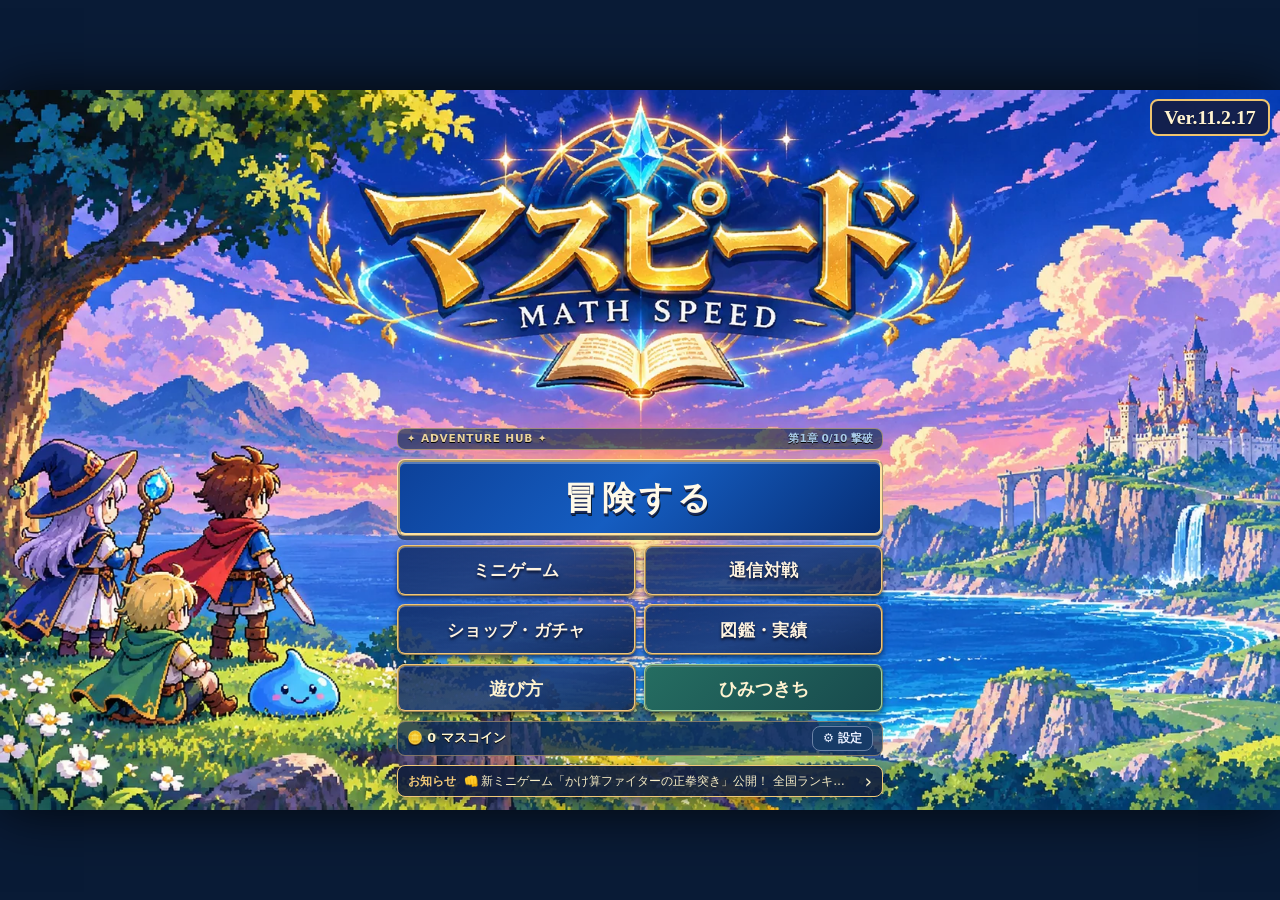
==== index.html @ a67e565b "Add files via upload" ====
<!doctype html><html lang="ja"><head><meta charset="utf-8"><meta name="viewport" content="width=device-width,initial-scale=1,user-scalable=no"><!-- Character-art verified 10.12.61: original, alpha-checked PNGs for s1/s2/s5, all 3 stages. Keep these assets in future updates. -->
<!-- Ver.8.5: audited against 8.4; player sprites inherited from 8.3; battle progression and version display fixed. -->
<title>マスピード Ver.11.2.17｜冒険＆オンライン対戦</title><style>
:root{font-family:system-ui,sans-serif;color:#20332c;background:#eef5ef}*{box-sizing:border-box}body{margin:0}main{max-width:720px;margin:auto;padding:12px}header,.bar{display:flex;justify-content:space-between;align-items:center;gap:8px}h1{font-size:24px;margin:4px 0}button,select{font:inherit;touch-action:manipulation}button{cursor:pointer}select,.smallbtn{padding:9px;border:1px solid #bccfc2;border-radius:10px;background:white}.table{background:#176448;border-radius:18px;padding:13px;color:white;margin:12px 0}.hand{display:grid;grid-template-columns:repeat(4,1fr);gap:8px}.card{position:relative;background:white;color:#17211b;border:2px solid #dce4de;border-radius:10px;min-height:94px;display:flex;flex-direction:column;align-items:center;justify-content:center;box-shadow:0 3px 0 #0002;padding:4px}.card .rank{font-size:clamp(23px,6vw,34px);font-weight:850}.card .suit{font-size:21px}.red{color:#cf3048}.joker{background:#292e50;color:#ffe19b;border-color:#d8b65e}.joker .rank{font-size:clamp(15px,4vw,22px)}.empty{border:2px dashed #ffffff66;border-radius:10px;min-height:94px;display:grid;place-items:center;color:#ffffffaa}.userempty{border:2px dashed #c6d3c9;color:#85978a}.selected{outline:4px solid #ffcf4d;outline-offset:1px}.center{display:flex;justify-content:center;gap:18px;margin:14px 0}.center button{width:104px;min-height:132px}.center button.ready{outline:4px solid #ffcf4d;outline-offset:2px}.ops{display:grid;grid-template-columns:repeat(4,1fr);gap:8px;margin:8px 0}.ops button{border:1px solid #bfd2c6;border-radius:12px;background:white;font-size:26px;font-weight:bold;min-height:54px}.ops button.active{background:#176448;color:white}.panel{background:white;border:1px solid #d2e0d6;border-radius:15px;padding:13px;margin:10px 0}.muted{font-size:12px;opacity:.8}.msg{background:#e0eee5;padding:12px;border-radius:12px;min-height:52px;font-size:14px}.controls{display:flex;gap:8px;flex-wrap:wrap;margin:10px 0}.controls button{padding:10px 13px;border-radius:10px;border:1px solid #bfd2c6;background:white}.controls .primary{background:#176448;color:white}.meter{height:6px;background:#ffffff4a;border-radius:10px;overflow:hidden;margin:10px 0}.meter div{height:100%;background:#ffcf4d}.overlay{position:fixed;inset:0;background:#0009;display:none;align-items:center;justify-content:center;padding:20px;z-index:2}.overlay.show{display:flex}.dialog{background:white;padding:26px;border-radius:18px;text-align:center;width:min(100%,390px)}.dialog h2{font-size:27px}#playerHand button{width:100%}#cpuHand .card{min-height:88px}@media(min-width:600px){.card{min-height:115px}.center button{width:120px;min-height:150px}}

/* Explicit control colors for Safari, iPadOS and dark-mode browsers */
:root{color-scheme:light}
button,select,input{color:#20332c;-webkit-text-fill-color:currentColor;appearance:none;-webkit-appearance:none}
.ops button{color:#183b2b!important;background:#ffffff!important;-webkit-text-fill-color:#183b2b!important}
.ops button.active{color:#ffffff!important;background:#176448!important;-webkit-text-fill-color:#ffffff!important}
.card:not(.joker){color:#17211b!important;background:#ffffff!important;-webkit-text-fill-color:#17211b!important}
.card .red{color:#cf3048!important;-webkit-text-fill-color:#cf3048!important}
.card.joker{color:#ffe19b!important;background:#292e50!important;-webkit-text-fill-color:#ffe19b!important}
.smallbtn,.controls button,select{background:#ffffff!important;color:#20332c!important;-webkit-text-fill-color:#20332c!important}
.controls .primary{background:#176448!important;color:#ffffff!important;-webkit-text-fill-color:#ffffff!important}

#chant{position:fixed;inset:0;background:rgba(10,32,26,.84);z-index:5;display:none;align-items:center;justify-content:center;flex-direction:column;color:white;text-align:center;pointer-events:all}
#chant.show{display:flex}#chant .word{font-size:clamp(42px,11vw,82px);font-weight:950;letter-spacing:.035em;text-shadow:0 6px 0 #0b4937,0 0 35px #f5d36b;animation:pop .38s ease-out both}#chant .sub{font-size:17px;margin-top:18px;color:#f9dfa0;font-weight:700}#chant .count{font-size:42px;font-weight:900;margin-bottom:16px}@keyframes pop{from{transform:scale(.55);opacity:.1}to{transform:scale(1);opacity:1}}
/* Ver.8.5.1: distinguish the no-more-moves restart choice from normal yellow selection. */
#playerHand button.restartpick{
 border:4px solid #ff45bf!important;
 outline:3px solid #6c145b!important;
 outline-offset:2px;
 background:#fff0fa!important;
 box-shadow:0 0 0 6px #ffc4eb9e,0 0 23px #fb2f9caa,0 4px 0 #0003!important;
 animation:stallPickPulse 1.1s ease-in-out infinite alternate;
}
#playerHand button.restartpick.joker{background:#3c254b!important;color:#ffe4f5!important}
#playerHand button.restartpick::after{content:'↻';position:absolute;z-index:1;right:-8px;top:-10px;width:24px;height:24px;display:grid;place-items:center;border-radius:50%;background:#c8228a;border:2px solid white;color:white;font-weight:950;font-size:18px;box-shadow:0 2px 7px #0006}
@keyframes stallPickPulse{from{box-shadow:0 0 0 3px #ffc4eb99,0 0 12px #f22f9c88,0 4px 0 #0003}to{box-shadow:0 0 0 7px #ffc4ebcf,0 0 25px #f22f9ccc,0 4px 0 #0003}}
.restart-pick-banner{display:none;margin:10px 0;padding:12px 10px;background:#551846;color:#fff;border:3px solid #ff65c7;border-radius:12px;text-align:center;font-size:clamp(14px,3.6vw,19px);line-height:1.55;font-weight:900;box-shadow:0 0 16px #e138ad44}
.restart-pick-banner.show{display:block}
#centerNote.stall-alert{background:#541643;border:2px solid #ff65c7;border-radius:9px;color:#fff!important;padding:8px;font-size:13px!important;font-weight:800}
@media(prefers-reduced-motion:reduce){#playerHand button.restartpick{animation:none}}
#playerHand button,#center button,.ops button{touch-action:manipulation;-webkit-tap-highlight-color:transparent}

/* V4: profile, portraits, versus, shop */
#profileBar{display:flex;align-items:center;gap:10px;background:#fff;border:1px solid #d2e0d6;border-radius:14px;padding:10px;margin-top:12px}#profileBar .avatar{width:48px;height:48px;font-size:29px}#profileName{font-weight:800}#coins{font-weight:800;color:#92620b}#profileBar button{font-size:12px}.avatar{display:grid;place-items:center;border-radius:18px;background:linear-gradient(145deg,#e4f5ef,#d4e4fa);border:2px solid #a5c6b5;flex-shrink:0;line-height:1}.avatar.enemy{background:linear-gradient(145deg,#293c66,#6a4382);border-color:#f4d48a}.avatar span{filter:drop-shadow(0 2px 1px #0002)}
#vsOverlay,#profileOverlay,#shopOverlay{position:fixed;inset:0;background:#071c1be9;z-index:12;display:none;align-items:center;justify-content:center;padding:15px;overflow:auto}#vsOverlay.show,#profileOverlay.show,#shopOverlay.show{display:flex}.modal{width:min(100%,560px);max-height:94vh;overflow:auto;background:#fff;border-radius:20px;padding:20px;color:#1e322b}.modal h2{margin:0 0 12px}.vsBox{background:radial-gradient(circle at 50% 30%,#465c86,#101c39 70%);color:#fff;text-align:center}.vsRow{display:flex;align-items:center;justify-content:space-around;gap:8px}.vsPortrait{width:min(30vw,130px);height:min(30vw,130px);font-size:clamp(48px,11vw,88px);border-radius:25px}.vsLabel{font-weight:800;max-width:145px;overflow-wrap:anywhere}.vsMark{font-size:clamp(32px,8vw,58px);font-weight:950;color:#f5d46a;text-shadow:0 3px #8e5a15}.avatarGrid{display:grid;grid-template-columns:repeat(5,minmax(0,1fr));gap:8px}.avatarOption{border:2px solid #c8d8cd;border-radius:12px;background:#f5f9f6;padding:7px 2px;color:#20332c;min-width:0}.avatarOption.active{border-color:#12835b;background:#d5f6e5}.avatarOption .avatar{width:100%;aspect-ratio:1;font-size:clamp(25px,7vw,40px)}.avatarOption small{font-size:10px;display:block;overflow-wrap:anywhere;margin-top:4px}.shopGrid{display:grid;grid-template-columns:repeat(2,minmax(0,1fr));gap:10px}.shopItem{background:#f2f7f3;border:1px solid #cfdfd3;border-radius:14px;padding:10px;text-align:center}.shopItem .avatar{width:76px;height:76px;font-size:49px;margin:0 auto 6px}.shopItem button,.modal .primaryBtn{border:0;background:#176448;color:#fff;border-radius:10px;padding:10px 13px;font-weight:700}.shopItem button:disabled{background:#b7c4bc;color:#34463a}.modal input{width:100%;padding:12px;border:1px solid #9fb5a5;border-radius:10px;color:#183b2b;background:white;font-size:17px}.smallbtn{color:#20332c}.reward{color:#9c6500;font-weight:800}
#titleOverlay{position:fixed;inset:0;z-index:11;background:radial-gradient(circle at 50% 25%,#31547a,#0c172c 75%);display:flex;align-items:center;justify-content:center;padding:20px;color:#fff}#titleOverlay.hidden{display:none}#titleOverlay .titlePanel{width:min(100%,460px);text-align:center;border:3px solid #eac46c;border-radius:18px;padding:28px 20px;background:#101e39;box-shadow:0 10px 45px #0007}#titleOverlay .titleLogo{font-size:clamp(35px,9vw,57px);font-weight:950;color:#f9d575;text-shadow:3px 4px #735029}#titleOverlay .menuButton{display:block;width:100%;margin:13px 0;padding:15px;border:2px solid #d8b765;border-radius:10px;background:#22395e;color:#fff!important;-webkit-text-fill-color:#fff!important;font-size:21px;font-weight:850}#titleOverlay .menuButton:disabled{opacity:.42}#titleOverlay .menuButton:active{transform:scale(.98)}
.victoryScene{margin:12px auto;padding:12px;background:radial-gradient(circle at 50% 30%,#30446c,#10172d);border:3px solid #e8c36d;border-radius:15px;color:#fff;text-align:center;max-width:360px;overflow:hidden}.victoryHeading{font-weight:900;color:#f8d774;font-size:22px;letter-spacing:.08em}.victoryScene img{display:block;margin:9px auto;width:min(100%,245px);max-height:300px;object-fit:contain;image-rendering:pixelated;animation:enemyFall .8s ease-out both}.defeatQuote{color:#f6e6b7;font-size:13px;font-weight:700;line-height:1.6;margin:6px auto;animation:appear .8s 0.6s both}@keyframes enemyFall{0%{opacity:0;transform:translateY(-20px) scale(1.12);filter:brightness(3)}50%{opacity:1;transform:translateY(5px) rotate(-3deg)}100%{opacity:1;transform:none;filter:none}}@keyframes appear{from{opacity:0}to{opacity:1}}@media(prefers-reduced-motion:reduce){.victoryScene img,.defeatQuote{animation:none}}

.pixelPortrait{width:100%;height:100%;object-fit:cover;object-position:center;image-rendering:pixelated;display:block;border-radius:inherit}.avatar{overflow:hidden;padding:0!important}.vsPortrait{border:3px solid #f2d17d;box-shadow:0 0 20px #e8c66b55;animation:portraitEnter .55s ease-out both}.vsRow>div:last-child .vsPortrait{animation-delay:.15s}@keyframes portraitEnter{from{opacity:0;transform:translateY(16px) scale(.86)}to{opacity:1;transform:none}}.avatarOption .avatar{min-height:55px}.shopItem .avatar{border-radius:12px}.avatar.enemy{background:#152443}.avatarOption small{font-weight:700}.vsPortrait .pixelPortrait{object-fit:cover}@media(prefers-reduced-motion:reduce){.vsPortrait{animation:none}}

/* Ver.4.5: retro RPG title and portrait-based character selection */
#titleOverlay{background:radial-gradient(ellipse at 50% 24%,#283a68 0%,#10172f 56%,#070d20 100%);background-size:100% 100%}
#titleOverlay .titlePanel{position:relative;overflow:hidden;border-radius:5px;border:4px double #efc977;background:repeating-linear-gradient(0deg,#131c39 0px,#131c39 3px,#162143 4px,#162143 5px);box-shadow:0 0 0 5px #0a1227,0 0 0 7px #99723a,0 18px 60px #000b;padding:30px 20px}
#titleOverlay .titlePanel:before,#titleOverlay .titlePanel:after{content:'✦';position:absolute;color:#f4d278;font-size:20px;top:10px}
#titleOverlay .titlePanel:before{left:12px}#titleOverlay .titlePanel:after{right:12px}
#titleOverlay .titleLogo{font-size:clamp(33px,8vw,54px);color:#ffdf81;text-shadow:3px 3px 0 #8c4e29,5px 6px 0 #080e25;letter-spacing:.03em}
#titleOverlay .menuButton{border-radius:3px;background:linear-gradient(180deg,#304575,#1a294c);border:2px solid #d8b765;box-shadow:inset 0 0 0 2px #14213e,0 4px 0 #070e20;letter-spacing:.13em;transition:background .15s,transform .15s}
#titleOverlay .menuButton:not(:disabled):hover,#titleOverlay .menuButton:focus-visible{background:#53669a;outline:2px solid #f8d77a;outline-offset:2px}
.titleSprites{display:flex;align-items:end;justify-content:center;gap:10px;margin:22px auto 10px;max-width:360px;min-height:130px}
.titleSprite{width:29%;aspect-ratio:1;border:2px solid #b68d54;background:#0d1831;box-shadow:0 5px 0 #050b19;overflow:hidden;image-rendering:pixelated}
.titleSpriteCenter{width:36%;border:3px solid #f8d77a;box-shadow:0 0 18px #f1c86677,0 5px 0 #050b19;transform:translateY(-8px)}
.titleSprite .pixelPortrait{border-radius:0}
.titleCaption{font-size:13px;color:#f9d77a;letter-spacing:.14em;margin:0 0 17px;font-weight:800}
#profileOverlay .modal{background:#121e3a;color:#fff;border:3px solid #e7c46c;border-radius:6px}
#profileOverlay .muted{color:#d1d9ec}#profileOverlay label{color:#f8dc94}
#profileOverlay .avatarOption{background:#243455;border:2px solid #8a9ab4;color:#fff;border-radius:5px;cursor:pointer}
#profileOverlay .avatarOption.active{background:#344d7d;border-color:#f8d77a;box-shadow:0 0 0 2px #c88c38}
#profileOverlay .avatarOption .avatar{border-radius:3px;background:#0c1834;border:1px solid #c5a265;aspect-ratio:1;min-height:0}
#profileOverlay .avatarOption small{color:#fff;font-size:11px;margin-top:6px}
#profileOverlay .primaryBtn{background:#b78134;color:#101a30;border-radius:4px}
#profileOverlay .avatarGrid{gap:7px}
#profileOverlay .avatarOption{padding:5px}
#profileOverlay .avatarOption .pixelPortrait{object-fit:cover}
@media(max-width:420px){#profileOverlay .avatarGrid{grid-template-columns:repeat(3,minmax(0,1fr))}.titleSprites{min-height:90px}}
#profileOverlay .avatarOption .avatar img,#shopOverlay .shopItem .avatar img{width:100%;height:100%;display:block;object-fit:cover;image-rendering:pixelated}#shopOverlay .shopItem .avatar{background:#111a32;aspect-ratio:1;overflow:hidden}#shopOverlay .mysteryMark{font-size:48px;font-weight:900;color:#d8dce9;display:grid;place-items:center;width:100%;height:100%}
/* Ver8.3 Individual player character assets: consistent full sprite display */
img.pixelPortrait { object-fit:contain!important; object-position:center center!important; image-rendering:pixelated; }
img.evolvedPortrait { object-fit:contain!important; }

/* Ver.10.12.61 -- true five-tier gacha cinema; visual only, no changes to draw odds */
#msGachaCinematic[data-tier="N"]{--gc:#a9cbdd;--gc2:#7ca5d2;--gce:#d6f2ff}
#msGachaCinematic[data-tier="UC"]{--gc:#53eba1;--gc2:#179d76;--gce:#9dffca}
#msGachaCinematic[data-tier="R"]{--gc:#52b8ff;--gc2:#275df3;--gce:#d7f6ff}
#msGachaCinematic[data-tier="SR"]{--gc:#e28aff;--gc2:#8f39e9;--gce:#ffdcff}
#msGachaCinematic[data-tier="SSR"]{--gc:#ffe078;--gc2:#e69133;--gce:#fff7d4}
#msGachaCinematic .msCineScene{--shine:var(--gc);border-color:var(--gc);background:radial-gradient(ellipse at 50% 34%,color-mix(in srgb,var(--gc2) 52%,#1a1540),#121933 62%,#060b1e);box-shadow:0 0 24px color-mix(in srgb,var(--gc) 25%,transparent),inset 0 0 42px #030516bd;transition:border-color .25s,box-shadow .25s}
#msGachaCinematic[data-tier="SR"] .msCineScene{box-shadow:0 0 55px #bc47ff5c,inset 0 0 45px #0a002d}
#msGachaCinematic[data-tier="SSR"] .msCineScene{border-width:4px;box-shadow:0 0 85px #eec848aa,inset 0 0 55px #5d306062;background:radial-gradient(ellipse at 50% 35%,#7f355c,#281839 54%,#100c26)}
.msCineMagicRing{position:absolute;left:50%;top:49%;width:210px;height:210px;margin:-105px;pointer-events:none;opacity:.35;border:3px dashed var(--gc);border-radius:50%;box-shadow:0 0 24px var(--gc),inset 0 0 24px color-mix(in srgb,var(--gc) 40%,transparent);animation:ms49Turn 5s linear infinite;z-index:0}
.msCineMagicRing:after{content:'✦　✧　✦　✧';position:absolute;inset:14px;border:2px dotted var(--gc);border-radius:50%;display:grid;place-items:start center;color:var(--gce);font-size:18px;animation:ms49Turn 3s linear infinite reverse}
#msGachaCinematic[data-tier="N"] .msCineMagicRing{opacity:.1}
#msGachaCinematic[data-tier="UC"] .msCineMagicRing{opacity:.48}
#msGachaCinematic[data-tier="R"] .msCineMagicRing{opacity:.75;border-style:solid}
#msGachaCinematic[data-tier="SR"] .msCineMagicRing{opacity:.94;width:270px;height:270px;margin:-135px;border-width:5px}
#msGachaCinematic[data-tier="SSR"] .msCineMagicRing{opacity:1;width:300px;height:300px;margin:-150px;border-width:6px;border-style:double;animation-duration:2s}
.msCineTierMark{position:absolute;left:50%;top:9%;transform:translateX(-50%);z-index:2;border:2px solid var(--gc);border-radius:999px;padding:4px 16px;min-width:96px;background:#070b20d8;color:var(--gce);font-weight:1000;letter-spacing:.18em;box-shadow:0 0 14px var(--gc)}
#msGachaCinematic[data-tier="SSR"] .msCineTierMark{background:linear-gradient(90deg,#703a0b,#a16e19,#702b56);font-size:21px;animation:ms49Gold 1s ease-in-out infinite alternate}
#msGachaCinematic .msCineChest{animation-duration:var(--shake,.26s);filter:drop-shadow(0 12px 12px var(--gc2))}
#msGachaCinematic[data-tier="N"]{--shake:.32s}
#msGachaCinematic[data-tier="UC"]{--shake:.24s}
#msGachaCinematic[data-tier="R"]{--shake:.16s}
#msGachaCinematic[data-tier="SR"]{--shake:.095s}
#msGachaCinematic[data-tier="SSR"]{--shake:.065s}
#msGachaCinematic[data-phase="omen"] .msCineChest{animation:ms49Omen .3s ease-in-out infinite alternate;filter:brightness(1.7) drop-shadow(0 0 26px var(--gc))}
#msGachaCinematic[data-phase="omen"] .msCineMagicRing{animation-duration:.65s;opacity:1}
#msGachaCinematic[data-phase="omen"] .msCineScene{animation:ms49Quake .14s ease-in-out infinite alternate}
.msCineFlash{position:absolute;inset:0;z-index:3;background:var(--gce);opacity:0;pointer-events:none}
#msGachaCinematic[data-phase="reveal"] .msCineFlash{animation:ms49Flash .75s ease-out forwards}
#msGachaCinematic[data-tier="SSR"][data-phase="reveal"] .msCineFlash{animation:ms49FlashSSR 1.1s ease-out forwards;background:conic-gradient(#ffec83,#ffa8c8,#b08aff,#68d8ff,#8affbc,#ffec83)}
#msGachaCinematic[data-phase="reveal"] .msCineMagicRing{transition:transform .7s,opacity .65s;transform:scale(1.85);opacity:0}
#msGachaCinematic[data-phase="reveal"] .msCineTierMark{animation:ms49BadgeIn .5s ease-out both}
#msGachaCinematic .msCineConfetti i{background:var(--gc);box-shadow:0 0 14px var(--gc);width:var(--pw,8px);height:var(--ph,16px);border-radius:var(--round,2px)}
#msGachaCinematic[data-tier="SSR"] .msCineConfetti i:nth-child(5n){background:#ee8ae9}
#msGachaCinematic[data-tier="SSR"] .msCineConfetti i:nth-child(5n + 1){background:#84edff}
#msGachaCinematic[data-tier="SSR"] .msCineConfetti i:nth-child(5n + 2){background:#ffe783}
#msGachaCinematic[data-tier="SSR"] .msCineConfetti i:nth-child(5n + 3){background:#a6ffb8}
#msGachaCinematic[data-phase="reveal"] .msCineConfetti i{animation-duration:var(--burst-duration,1.4s)}
#msGachaCinematic[data-tier="SSR"][data-phase="reveal"] .msCinePrizeIcon{animation:ms49PrizePulse 1.25s ease-in-out infinite alternate}
#msGachaCinematic[data-tier="SR"][data-phase="reveal"] .msCinePrizeIcon{animation:msCineUltraFloat 1.2s ease-in-out infinite alternate}
@keyframes ms49Turn{to{transform:rotate(360deg)}}
@keyframes ms49Omen{from{transform:translateY(0) rotate(-4deg)}to{transform:translateY(-9px) rotate(4deg)}}
@keyframes ms49Quake{from{transform:translateX(-3px)}to{transform:translateX(3px)}}
@keyframes ms49Gold{to{box-shadow:0 0 26px #fff8ac,0 0 45px #ffc95a;filter:brightness(1.4)}}
@keyframes ms49Flash{0%{opacity:0}18%{opacity:.92}100%{opacity:0}}
@keyframes ms49FlashSSR{0%{opacity:0}14%{opacity:1}35%{opacity:.75}100%{opacity:0}}
@keyframes ms49BadgeIn{from{opacity:0;transform:translate(-50%,-15px) scale(1.4)}to{opacity:1;transform:translate(-50%,0) scale(1)}}
@keyframes ms49PrizePulse{to{transform:translateY(-12px) scale(1.065);filter:drop-shadow(0 0 28px #ffdc73)}}
@media(max-width:520px){#msGachaCinematic[data-tier="SSR"] .msCineMagicRing{width:230px;height:230px;margin:-115px}.msCineTierMark{top:7%}}
@media(prefers-reduced-motion:reduce){#msGachaCinematic .msCineMagicRing,#msGachaCinematic .msCineTierMark,#msGachaCinematic .msCineFlash,#msGachaCinematic .msCineScene,#msGachaCinematic[data-phase="reveal"] .msCinePrizeIcon{animation:none!important}#msGachaCinematic .msCineFlash{display:none}}

/* 10.12.58 Character card art is already the complete back; never overlay logos. */
body[data-ms-back="b13"] .center-facedown .ms-cardback-glyph,body[data-ms-back="b14"] .center-facedown .ms-cardback-glyph,body[data-ms-back="b15"] .center-facedown .ms-cardback-glyph,body[data-ms-back="b16"] .center-facedown .ms-cardback-glyph,body[data-ms-back="b17"] .center-facedown .ms-cardback-glyph,body[data-ms-back="b18"] .center-facedown .ms-cardback-glyph,body[data-ms-back="b19"] .center-facedown .ms-cardback-glyph,body[data-ms-back="b20"] .center-facedown .ms-cardback-glyph,body[data-ms-back="b21"] .center-facedown .ms-cardback-glyph,body[data-ms-back="b22"] .center-facedown .ms-cardback-glyph,body[data-ms-back="b23"] .center-facedown .ms-cardback-glyph,body[data-ms-back="b24"] .center-facedown .ms-cardback-glyph,body[data-ms-back="b25"] .center-facedown .ms-cardback-glyph,body[data-ms-back="b26"] .center-facedown .ms-cardback-glyph,body[data-ms-back="b27"] .center-facedown .ms-cardback-glyph,body[data-ms-back="b28"] .center-facedown .ms-cardback-glyph,body[data-ms-back="b29"] .center-facedown .ms-cardback-glyph,body[data-ms-back="b30"] .center-facedown .ms-cardback-glyph,body[data-ms-back="b31"] .center-facedown .ms-cardback-glyph,body[data-ms-back="b32"] .center-facedown .ms-cardback-glyph,body[data-ms-back="b13"] .center-facedown .ms-cardback-text,body[data-ms-back="b14"] .center-facedown .ms-cardback-text,body[data-ms-back="b15"] .center-facedown .ms-cardback-text,body[data-ms-back="b16"] .center-facedown .ms-cardback-text,body[data-ms-back="b17"] .center-facedown .ms-cardback-text,body[data-ms-back="b18"] .center-facedown .ms-cardback-text,body[data-ms-back="b19"] .center-facedown .ms-cardback-text,body[data-ms-back="b20"] .center-facedown .ms-cardback-text,body[data-ms-back="b21"] .center-facedown .ms-cardback-text,body[data-ms-back="b22"] .center-facedown .ms-cardback-text,body[data-ms-back="b23"] .center-facedown .ms-cardback-text,body[data-ms-back="b24"] .center-facedown .ms-cardback-text,body[data-ms-back="b25"] .center-facedown .ms-cardback-text,body[data-ms-back="b26"] .center-facedown .ms-cardback-text,body[data-ms-back="b27"] .center-facedown .ms-cardback-text,body[data-ms-back="b28"] .center-facedown .ms-cardback-text,body[data-ms-back="b29"] .center-facedown .ms-cardback-text,body[data-ms-back="b30"] .center-facedown .ms-cardback-text,body[data-ms-back="b31"] .center-facedown .ms-cardback-text,body[data-ms-back="b32"] .center-facedown .ms-cardback-text{display:none!important;}
</style><style>
.worldOverlay{position:fixed;inset:0;z-index:20;background:#070e21ef;display:none;align-items:flex-start;justify-content:center;overflow:auto;padding:12px;color:#f5eedb}.worldOverlay.show{display:flex}.worldPanel{width:min(100%,790px);background:#111d39;border:3px double #e8c777;border-radius:7px;padding:15px;box-shadow:0 15px 50px #000b}.worldTop{display:flex;justify-content:space-between;gap:10px;align-items:center}.worldTop h2{margin:2px 0 4px;color:#ffdb83;font-size:clamp(20px,5vw,28px)}.worldEyebrow{color:#9eb7df;font-size:10px;letter-spacing:.2em}.worldHint{font-size:12px;color:#cad8ef;line-height:1.6;margin:7px 0}.worldButton{padding:10px 12px;border:2px solid #bd9c60;background:#253961;color:white!important;-webkit-text-fill-color:white!important;border-radius:4px;font-weight:750}.worldButton:disabled{opacity:.45}.worldGold{background:#805a25;border-color:#ffdc7d}.worldActions{display:flex;flex-wrap:wrap;gap:8px;margin:14px 0}.worldMap{position:relative;background:radial-gradient(ellipse at 20% 80%,#316a4c 0%,transparent 50%),radial-gradient(ellipse at 85% 25%,#65518d 0%,transparent 50%),linear-gradient(140deg,#2e4f7d,#263f4e 48%,#3b395f);border:3px solid #b99a59;border-radius:8px;padding:17px 9px;display:grid;grid-template-columns:repeat(2,minmax(0,1fr));gap:12px;overflow:hidden}.worldMap:before{content:'✦  ✧  ✦  ✧  ✦';position:absolute;top:5px;right:12px;color:#e3d3a855;pointer-events:none}.worldNode{position:relative;z-index:1;min-width:0;min-height:106px;border:2px solid #526781;border-radius:8px;background:#111b36d9;color:#fff!important;-webkit-text-fill-color:#fff!important;padding:8px 4px;display:flex;flex-direction:column;align-items:center;justify-content:center;gap:4px}.worldNode .zoneIcon{font-size:28px;filter:drop-shadow(0 2px 2px #0009)}.worldNode .zoneName{font-size:clamp(11px,2.7vw,15px);font-weight:850}.worldNode .zoneStatus{font-size:10px;color:#c9d4ec}.worldNode.current{border-color:#ffe27d;box-shadow:0 0 18px #ffe27d88;animation:mapPulse 2s ease-in-out infinite}.worldNode.cleared{border-color:#76caa4;background:#143f3bdf}.worldNode.locked{opacity:.65;filter:grayscale(.7)}.worldNode:disabled{cursor:default}@keyframes mapPulse{50%{box-shadow:0 0 6px #ffe27d55}}.archiveGrid{display:grid;grid-template-columns:repeat(2,minmax(0,1fr));gap:10px;margin-top:15px}.archiveCard{border:2px solid #566b8c;background:#1b2b4a;border-radius:7px;color:white!important;-webkit-text-fill-color:white!important;padding:10px;display:flex;align-items:center;gap:10px;text-align:left;min-width:0}.archiveCard img{width:66px;height:66px;object-fit:cover;image-rendering:pixelated;border:2px solid #bba66c}.archiveCard strong{font-size:12px;overflow-wrap:anywhere}.archiveCard span{font-size:11px;color:#c6d6f3}.archiveCard.locked{opacity:.7}.archiveUnknown{width:66px;height:66px;display:grid;place-items:center;background:#10182d;border:2px solid #53607c;font-size:30px;color:#9bacc8}.archiveDetail{margin-top:15px;background:#1d2c4a;border:2px solid #c5a365;padding:15px;border-radius:6px;line-height:1.85;font-size:14px}.archiveDetail .detailHero{display:flex;align-items:center;gap:14px}.archiveDetail img{width:110px;height:110px;object-fit:cover;image-rendering:pixelated;border:2px solid #d2b46f}.archiveDetail h3{color:#ffe08c;margin:0}.archiveDetail p{margin:8px 0}.archiveDetail .secret{color:#ffe08c}.secretLetter{background:#20263b;border:2px solid #e6c27c;padding:20px;line-height:2;margin-top:16px;white-space:pre-line}.worldPanel button:focus-visible{outline:3px solid #ffe27d;outline-offset:3px}@media(max-width:420px){.worldPanel{padding:10px}.worldNode{min-height:93px}.archiveCard{padding:5px;gap:5px}.archiveCard img,.archiveUnknown{width:48px;height:48px}.archiveCard strong{font-size:10px}}
</style><style id="soundStyles">
#soundToggle{position:fixed;right:12px;bottom:12px;z-index:30;background:#182b50;color:#ffe5a0;border:2px solid #e7c46c;border-radius:8px;padding:10px 13px;font-weight:800;box-shadow:0 4px 15px #0006;touch-action:manipulation}
#soundPanel{position:fixed;right:12px;bottom:65px;z-index:31;width:min(300px,calc(100vw - 24px));background:#111d39;color:#fff;border:2px solid #e7c46c;border-radius:8px;padding:14px;box-shadow:0 8px 25px #0009;font-size:14px}
#soundPanel[hidden]{display:none}#soundPanel label{display:flex;align-items:center;justify-content:space-between;gap:12px;margin:12px 0}#soundPanel input[type=range]{width:145px;accent-color:#e7c46c}#soundPanel button{background:#304575;border:1px solid #e7c46c;border-radius:5px;padding:7px 12px;color:white}#soundPanel .soundNote{font-size:11px;color:#bfcbe4;line-height:1.5}
#soundPanel .soundTestArea{border-top:1px solid #607397;padding-top:12px;margin-top:12px;display:grid;gap:8px}#soundPanel select{background:#25385e;color:#fff;border:1px solid #7d92b7;border-radius:5px;padding:9px;width:100%;font-size:14px}#soundPanel .soundTestBtns{display:flex;gap:8px}#soundPanel .soundTestBtns button{flex:1}</style><style id="titleV54Styles">
#titleOverlay{padding:0;background:#060d24;overflow:auto;align-items:center}
#titleOverlay .titlePanel.titleArt{position:relative;width:min(100vw,150vh);max-width:none;aspect-ratio:3/2;padding:0;margin:auto;border:0;border-radius:0;background:#101b39;box-shadow:0 0 55px #000c;overflow:hidden}
#titleOverlay .titlePanel.titleArt:before,#titleOverlay .titlePanel.titleArt:after{display:none}
#titleOverlay .titleImage{position:absolute;inset:0;background-image:url([data-uri]);background-size:100% 100%;background-position:center;image-rendering:auto;pointer-events:none}
#titleOverlay .titleActions{position:absolute;left:39.1%;top:58.1%;width:23.6%;height:25.5%;display:grid;grid-template-rows:repeat(4,1fr);gap:0}
#titleOverlay .titleActions .menuButton{display:block;width:100%;height:100%;min-height:0;margin:0;padding:0;border:0;background:transparent;box-shadow:none;color:transparent;font-size:0;border-radius:4px;outline-offset:-3px;touch-action:manipulation}
#titleOverlay .titleActions .menuButton:hover,#titleOverlay .titleActions .menuButton:focus-visible{background:#f6db6333;outline:2px solid #fff2a5}
#titleOverlay .titleActions .menuButton:disabled{opacity:1;cursor:not-allowed;background:#070d2066}
#titleOverlay .titleMapButton{position:absolute;left:2%;bottom:2.4%;border:2px solid #e5be66;border-radius:5px;background:#102450e8;color:#fff1ba;padding:8px 13px;font-weight:800;font-size:clamp(10px,1.35vw,16px);box-shadow:0 3px 12px #0009}
#titleOverlay .titleMapButton:hover,#titleOverlay .titleMapButton:focus-visible{background:#2b4580;outline:2px solid #fff3bd}
#titleOverlay .titleInfo{position:absolute;left:36%;top:86.2%;width:32%;text-align:center;margin:0;padding:3px;background:#0c1c3fb8;color:#f5e7ba;font-size:clamp(9px,1vw,12px);line-height:1.3;min-height:0}
@media(max-width:650px) and (orientation:portrait){
 #titleOverlay{align-items:center}
 #titleOverlay .titlePanel.titleArt{width:100vw;height:100dvh;aspect-ratio:auto;min-height:570px}
 #titleOverlay .titleImage{background-size:auto 100%;background-position:center center}
 #titleOverlay .titleActions{left:12%;top:auto;bottom:12%;width:76%;height:29%;background:#091936e8;border:2px solid #e7c46c;border-radius:7px;padding:6px;gap:4px}
 #titleOverlay .titleActions .menuButton{font-size:clamp(14px,4vw,19px);color:#fff5d6;border:1px solid #d5b568;background:#1e3467;box-shadow:none}
 #titleOverlay .titleActions .menuButton:disabled{color:#929cb5;background:#17243b}
 #titleOverlay .titleMapButton{left:12%;bottom:5%;width:76%;font-size:14px}
 #titleOverlay .titleInfo{left:12%;top:auto;bottom:42%;width:76%;font-size:11px}
}
@media(prefers-reduced-motion:no-preference){#titleOverlay .titleImage{animation:titleGlow 7s ease-in-out infinite alternate}@keyframes titleGlow{from{filter:brightness(.94)}to{filter:brightness(1.06)}}}
</style><style id="v56SettingsStyle">
#titleOverlay .titleUtilities{position:absolute;right:2%;top:2%;display:flex;gap:8px;z-index:3}
#titleOverlay .titleUtilities button{border:2px solid #f0cc76;background:#132247ee;color:#fff0c5;-webkit-text-fill-color:#fff0c5;border-radius:7px;padding:8px 11px;font-weight:800;font-size:clamp(11px,1.35vw,16px);box-shadow:0 3px 9px #0009}
#titleOverlay .titleUtilities button:active{transform:translateY(2px)}
.settingsOverlay[hidden]{display:none!important}.settingsOverlay{position:fixed;inset:0;z-index:45;background:#060d20d9;display:flex;align-items:center;justify-content:center;padding:15px}
.settingsCard{width:min(94vw,430px);max-height:90vh;overflow:auto;background:#18274b;color:#fff3d4;border:3px solid #e7c46c;border-radius:10px;padding:20px;box-shadow:0 12px 30px #000b}
.settingsHead{display:flex;justify-content:space-between;align-items:center;margin-bottom:14px;font-size:21px}
.settingsCard button{border:2px solid #d6b66a;border-radius:7px;background:#30456d;color:#fff;-webkit-text-fill-color:#fff;padding:12px;margin:5px 0;font-weight:700}
.settingsCard>button{display:block;width:100%;text-align:left}.settingsCard details{margin-top:12px;line-height:1.7}.settingsCard summary{cursor:pointer;font-weight:700}.settingsNote{font-size:12px;opacity:.8}
#soundPanel[hidden]{display:none!important}
@media(max-width:520px){#titleOverlay .titleUtilities{top:1%;right:1%;gap:4px}#titleOverlay .titleUtilities button{padding:5px 6px;font-size:10px}}
</style><style id="v58CleanMenu">
/* Only four interactive title choices, matching the pixel-art background. */
#titleOverlay .titleUtilities{display:none!important}
body:has(#titleOverlay:not(.hidden)) #soundToggle{display:none!important}
@media (min-width:651px), (orientation:landscape){
 #titleOverlay #menuSoundTest{background:transparent!important;color:transparent!important;-webkit-text-fill-color:transparent!important;font-size:0!important;border:0!important;box-shadow:none!important;text-shadow:none!important}
 #titleOverlay #menuSoundTest:hover,#titleOverlay #menuSoundTest:focus-visible{background:#f6db6333!important;outline:2px solid #fff2a5!important}
}
</style>
<style id="v59TitleFix">
/* Updated title art: no baked-in sound/gear icons. */
#titleOverlay .titleActions{
  left:38.7%;top:56.0%;width:22.8%;height:27.1%;
}
#titleOverlay .titleActions .menuButton,
#titleOverlay #menuSoundTest{
  background:transparent!important;border:0!important;box-shadow:none!important;
  color:transparent!important;-webkit-text-fill-color:transparent!important;
  font-size:0!important;text-shadow:none!important;
}
#titleOverlay .titleActions .menuButton:hover,
#titleOverlay .titleActions .menuButton:focus-visible{
  background:#f6db6330!important;outline:2px solid #fff2a5!important;
}
#titleOverlay .titleMapButton{
  left:2.2%;bottom:4.7%;width:17%;height:5.2%;padding:0;
  background:transparent!important;border:0!important;box-shadow:none!important;
  color:transparent!important;-webkit-text-fill-color:transparent!important;font-size:0!important;
}
#titleOverlay .titleMapButton:hover,#titleOverlay .titleMapButton:focus-visible{
  background:#f6db6330!important;outline:2px solid #fff2a5!important;
}
#titleOverlay .titleInfo{left:35%;top:87%;width:34%;background:#091a3bca}
#titleOverlay .titlePanel.titleArt::after{
  content:"Ver.11.2.17";display:flex;position:absolute;right:0;top:0;
  z-index:2;box-sizing:border-box;width:13.5%;min-width:90px;max-width:190px;
  height:6%;min-height:28px;align-items:center;justify-content:center;
  padding:0 6px;background:#11102f;border-bottom:1px solid #6e568d;
  color:#fff;font-size:clamp(12px,1.9vw,26px);font-weight:800;
  text-shadow:1px 2px #000;
}
@media(max-width:650px) and (orientation:portrait){
  #titleOverlay .titleActions{
    left:12%;top:auto;bottom:12%;width:76%;height:29%;
    background:#091936ee;border:2px solid #e7c46c;border-radius:7px;
  }
  #titleOverlay .titleActions .menuButton,
  #titleOverlay #menuSoundTest{
    background:#1e3467!important;border:1px solid #d5b568!important;
    color:#fff5d6!important;-webkit-text-fill-color:#fff5d6!important;
    font-size:clamp(14px,4vw,19px)!important;
  }
  #titleOverlay .titleMapButton{
    left:12%;bottom:5%;width:76%;height:auto;padding:9px;
    background:#102450!important;border:2px solid #e5be66!important;
    color:#fff1ba!important;-webkit-text-fill-color:#fff1ba!important;
    font-size:14px!important;
  }
}
</style>
<style id="storyStyles">#storyOverlay{position:fixed;inset:0;z-index:45;background:radial-gradient(ellipse at 50% 30%,#263b68,#070e22 80%);color:#f8edcf;display:none;align-items:center;justify-content:center;padding:16px}#storyOverlay.show{display:flex}#storyOverlay .storyPanel{width:min(100%,580px);border:3px double #e9c879;background:linear-gradient(160deg,#192b4d,#0e1730);padding:clamp(16px,5vw,32px);box-shadow:0 14px 45px #000b;border-radius:7px;text-align:center}#storyOverlay .storyEyebrow{color:#e9c879;font-size:12px;letter-spacing:.2em}#storyOverlay h2{color:#ffe09b;font-size:clamp(21px,5vw,30px);margin:14px 0}#storyOverlay .storyArt{font-size:clamp(35px,11vw,68px);margin:15px 0;filter:drop-shadow(0 0 12px #d6b56d88)}#storyOverlay .storyText{white-space:pre-line;line-height:2;font-size:clamp(14px,3.5vw,17px);min-height:160px;display:grid;place-items:center}#storyOverlay .storyButtons{display:flex;gap:10px;justify-content:center;margin-top:18px}#storyOverlay button{border:2px solid #d7b66a;background:#263c66;color:#fff!important;-webkit-text-fill-color:#fff!important;border-radius:5px;padding:11px 15px;font-weight:800}#storyOverlay .storyNext{background:#896326}#storyOverlay .storyDots{color:#b8c7e3;font-size:12px;margin-top:12px}</style><style>#resultDetail{white-space:pre-line}</style><style id="storyArtV63">#storyOverlay{padding:10px;overflow:auto}#storyOverlay .storyPanel{width:min(100%,760px);padding:clamp(12px,3vw,22px)}#storyOverlay .storyArt{width:100%;height:auto;aspect-ratio:2.65/1;background-position:center;background-size:cover;border:3px solid #d9b766;box-shadow:0 5px 22px #0009;margin:10px auto 16px;font-size:0;filter:none;image-rendering:auto}#storyOverlay .storyText{min-height:0;line-height:1.8;padding:12px;background:#101a35;border:1px solid #ac8c54;border-radius:4px;font-size:clamp(13px,2.8vw,17px)}#storyOverlay h2{margin:7px 0}.endingArt{height:200px;background-position:center;background-size:cover;border:3px solid #e6c27c;margin-bottom:18px;border-radius:5px}#storyOverlay .storyButtons{margin-top:12px}@media(max-height:650px){#storyOverlay .storyArt{aspect-ratio:3.7/1}#storyOverlay .storyText{font-size:13px;padding:7px;line-height:1.5}}</style><style id="endingV64Styles">#endingOverlay{position:fixed;inset:0;z-index:60;display:none;align-items:center;justify-content:center;background:radial-gradient(ellipse at 50% 20%,#263c66,#070b1d 80%);padding:12px;color:#fff;overflow:auto}#endingOverlay.show{display:flex}#endingOverlay .epPanel{width:min(100%,780px);max-height:96vh;overflow:auto;border:3px double #e8c575;background:#111d38;padding:clamp(12px,3vw,22px);box-shadow:0 12px 50px #000b}#endingOverlay .epHeader{display:flex;justify-content:space-between;align-items:center;gap:10px;color:#f8d77e;font-weight:850}#endingOverlay .epArt{width:100%;aspect-ratio:3.35/1;object-fit:cover;object-position:center;border:3px solid #d7b36c;margin:12px 0;image-rendering:auto}#endingOverlay .epText{background:#0c1630;border:1px solid #ad8d52;white-space:pre-line;line-height:1.85;padding:16px;font-size:clamp(14px,2.6vw,17px);min-height:112px}#endingOverlay .epActions{display:flex;justify-content:space-between;gap:12px;align-items:center;margin-top:12px}#endingOverlay button{background:#304775;color:#fff!important;-webkit-text-fill-color:#fff!important;border:2px solid #dfbc73;border-radius:5px;padding:10px 15px;font-weight:800}#endingOverlay #epNext{background:#84602a}#endingOverlay .epCount{color:#c2d1ed;font-size:12px}@media(max-height:650px){#endingOverlay .epArt{aspect-ratio:3.7/1;margin:7px 0}#endingOverlay .epText{min-height:0;padding:9px;line-height:1.55}}</style><style id="v67Styles">.schoolModeSettings{margin:12px 0;padding:12px;background:#0b1733;border:1px solid #cba54c;border-radius:8px;color:#fff3d4}.schoolModeButtons{display:flex;gap:7px;margin-top:10px}.schoolModeButtons button{flex:1;min-width:0;padding:10px 5px;border:1px solid #9ba8bf;border-radius:6px;background:#263b67;color:white;font-weight:700}.schoolModeButtons button.active{background:#a97824;color:#fff;border:2px solid #ffe29a}.schoolModeSettings p{font-size:12px;line-height:1.6;margin:8px 0 0}#titleSettingsOverlay .rulesHowTo{margin-top:14px;padding:12px;background:#1c2c4e;border:1px solid #d5b66e;border-radius:8px;color:#f5f7ff;line-height:1.65}#titleSettingsOverlay .rulesHowTo ol{padding-left:24px;margin:10px 0}#titleSettingsOverlay .rulesHowTo li{margin:9px 0}#titleSettingsOverlay .rulesExample{padding:10px;background:#2a3e63;border-radius:6px;color:#fff0c7}#titleSettingsOverlay .rulesHowTo p{color:#e6eafa;font-size:13px}
/* iPad/Safari: 明るい標準スライダーを使わず、つまみと溝の色を固定 */
#soundPanel input[type=range]{-webkit-appearance:none;appearance:none;width:145px;height:28px;background:transparent;cursor:pointer;touch-action:pan-x;accent-color:#f4c65d}
#soundPanel input[type=range]::-webkit-slider-runnable-track{height:9px;border-radius:999px;background:#526b94;border:1px solid #9bb1d4}
#soundPanel input[type=range]::-webkit-slider-thumb{-webkit-appearance:none;appearance:none;width:23px;height:23px;border-radius:50%;background:#f5c451;border:3px solid #674417;box-shadow:0 0 0 2px #f7e2a7,0 2px 5px #0008;margin-top:-8px}
#soundPanel input[type=range]::-moz-range-track{height:9px;border-radius:999px;background:#526b94;border:1px solid #9bb1d4}
#soundPanel input[type=range]::-moz-range-thumb{width:19px;height:19px;border-radius:50%;background:#f5c451;border:3px solid #674417}
</style><style id="achievementStyle">
#achievementSection{margin-top:18px;padding-top:12px;border-top:2px solid #d9c28a}#achievementSection h3{margin:12px 0 8px;color:#58401e}#achievementStats{display:grid;grid-template-columns:repeat(3,1fr);gap:7px}#achievementStats div{background:#f4ead2;border-radius:9px;text-align:center;padding:8px 3px;font-size:12px;color:#4b3d2d}#achievementStats b{display:block;font-size:19px}#achievementGrid{display:grid;grid-template-columns:repeat(2,minmax(0,1fr));gap:8px;max-height:240px;overflow:auto} .achievementTile{border:1px solid #d8b668;background:linear-gradient(#fff7dc,#f6e5b8);border-radius:10px;padding:9px 5px;text-align:center;color:#49351b;min-width:0} .achievementTile.locked{filter:grayscale(1);opacity:.55;background:#ddd} .achievementTile .medal{font-size:28px;display:block}.achievementTile b{display:block;font-size:12px}.achievementTile small{display:block;font-size:11px}.achievementTitleLine{display:flex;align-items:center;gap:10px;margin:12px 0}.achievementTitleLine select{flex:1;min-width:0;background:#fff;color:#222;border:1px solid #b69b62;padding:8px;border-radius:8px}#achievementToast{position:fixed;inset:0;background:#09142bdc;z-index:999999;display:none;align-items:center;justify-content:center;padding:20px}#achievementToast.visible{display:flex}#achievementToast .awardPanel{max-width:390px;width:100%;text-align:center;background:linear-gradient(145deg,#162646,#273c61);border:3px solid #e7bc5e;border-radius:20px;color:#fff;padding:24px;box-shadow:0 0 45px #d5a94866;animation:awardPop .35s ease-out}#achievementToast .awardIcon{font-size:74px;filter:drop-shadow(0 0 14px #e7bd63)}#achievementToast .awardTitle{font-size:25px;color:#ffe29a;font-weight:900}#achievementToast button{margin-top:14px;background:#e7bd63;color:#19243c;border:0;border-radius:12px;padding:12px 30px;font-weight:900;font-size:16px;cursor:pointer}@keyframes awardPop{from{transform:scale(.8);opacity:0}to{transform:scale(1);opacity:1}}#profileBar .achTitle{font-size:12px;color:#8b651c;font-weight:700}
</style><style id="evolutionStyles">#evolutionSection{margin:18px 0;border:2px solid #d3aa5c;background:#1c2b4b;border-radius:6px;padding:12px;color:#fff}.evolutionSummary p{font-size:12px;color:#cad7f0;line-height:1.5}.evoRow{display:flex;justify-content:space-between;gap:8px;font-size:12px;margin:8px 0 3px}.evoTrack{height:5px;background:#394767;border-radius:4px;overflow:hidden}.evoTrack i{display:block;height:100%;background:#edc46c}.evoSecret{color:#ffe39b!important}.evoSmall{color:#f8d77a!important}#evolutionToast{position:fixed;inset:0;background:#07132bea;z-index:60;display:none;align-items:center;justify-content:center;padding:16px}#evolutionToast.show{display:flex;z-index:1001}.evoModal{width:min(100%,370px);background:radial-gradient(circle at top,#364e81,#111c36 80%);color:white;text-align:center;border:3px double #f6d37a;border-radius:12px;padding:22px}.evoModal img{width:145px;height:145px;object-fit:contain;image-rendering:pixelated;border:2px solid #f6d37a;border-radius:6px}.evoModal button{background:#eac16a;color:#14223c;border:0;border-radius:6px;padding:11px 22px;font-weight:900}</style><style id="evolutionDisplayFix">
/* V7.5: Keep transparent evolved sprites fully visible without square cover cropping. */
.pixelPortrait.evolvedPortrait{object-fit:contain!important;object-position:center;background:#101a33}
.devSprite img{object-fit:contain!important}
</style><style id="ms-countdown-card-back">
/* Conceal just the two center cards until the shouted go signal. */
#center button.center-facedown {background:repeating-linear-gradient(45deg,#223e80 0,#223e80 11px,#314f99 11px,#314f99 22px);border:4px double #edce75;color:#fbeab0;box-shadow:0 3px 0 #0003, inset 0 0 0 2px #f9e0a5;display:flex;flex-direction:column;gap:8px;justify-content:center;align-items:center;cursor:default;opacity:1}
#center button.center-facedown:disabled {opacity:1;color:#fbeab0}
#center .ms-cardback-glyph {font-size:40px;line-height:1;text-shadow:0 2px 7px #0006}
#center .ms-cardback-text {font:bold 11px system-ui,sans-serif;letter-spacing:1px}
</style>
<style id="v100OnlineIntegrationStyle">
/* Ver.10.12.61 — Online mode is an additional, independent screen. Original single-player logic untouched. */
#titleOverlay .titleOnlineButton {
  position:absolute; z-index:5; right:2.2%; bottom:4.7%; width:24%; min-height:48px;
  box-sizing:border-box; display:flex; justify-content:center; align-items:center;
  padding:10px 12px; border:2px solid #ffda7e; border-radius:10px;
  background:linear-gradient(180deg,#28799e,#173766); color:#fff7da;
  -webkit-text-fill-color:#fff7da; font-size:clamp(12px,1.45vw,18px); font-weight:900;
  text-align:center; text-decoration:none; letter-spacing:.02em; line-height:1.2;
  box-shadow:0 5px 16px #0009, inset 0 1px 0 #ffffff40;
  touch-action:manipulation;
}
#titleOverlay .titleOnlineButton:hover,#titleOverlay .titleOnlineButton:focus-visible {
  background:linear-gradient(180deg,#399abe,#244e82); outline:3px solid #fff2b7;
  outline-offset:2px;
}
#titleOverlay .titlePanel.titleArt::after {content:"Ver.11.2.17"}
@media(max-width:650px) and (orientation:portrait) {
  #titleOverlay .titleActions {bottom:18%;height:24%;}
  #titleOverlay .titleOnlineButton {
    left:12%;right:auto;bottom:11%;width:76%;height:5.7%;min-height:44px;
    font-size:clamp(15px,4.1vw,19px);padding:6px 10px;
  }
  #titleOverlay .titleMapButton {bottom:3.6%;}
  #titleOverlay .titleInfo {top:auto;bottom:43%;}
}
@media(max-width:650px) and (orientation:landscape) {
  #titleOverlay .titleOnlineButton {width:28%;bottom:3%;min-height:38px;font-size:12px;padding:4px;}
}
</style>
<style id="msCosStyles">/* Ver.10.1 -- cosmetic skins; visual effects only, no effect on the arithmetic */
.msCardBadge{display:inline-flex;min-width:27px;height:38px;padding:2px 3px;border:2px solid #cfaf6a;border-radius:5px;align-items:center;justify-content:center;background:linear-gradient(145deg,#22497a,#0a1937);color:#f4da8d;font-weight:900;font-size:15px;box-shadow:inset 0 0 0 2px #ffffff2b,0 2px 4px #0006;flex-shrink:0}
.msCardBadge[data-ms-back="b1"],body[data-ms-back="b1"] .center-facedown,body[data-ms-back="b1"] .table-card.face-down{background:repeating-linear-gradient(45deg,#581931,#581931 7px,#9d3b30 7px,#9d3b30 14px)!important;border-color:#ffb27a!important;color:#ffe6bd!important}
.msCardBadge[data-ms-back="b2"],body[data-ms-back="b2"] .center-facedown,body[data-ms-back="b2"] .table-card.face-down{background:linear-gradient(135deg,#0d3f67,#236d98,#9bd5e4)!important;border-color:#a6f5ff!important;color:white!important}
.msCardBadge[data-ms-back="b3"],body[data-ms-back="b3"] .center-facedown,body[data-ms-back="b3"] .table-card.face-down{background:radial-gradient(circle at 25% 28%,#e8e3ff 0 3%,transparent 4%),radial-gradient(circle at 70% 60%,#f7db88 0 3%,transparent 4%),linear-gradient(140deg,#23104c,#36338c,#070f34)!important;border-color:#baadff!important;color:#ffe4ab!important}
.msCardBadge[data-ms-back="b4"],body[data-ms-back="b4"] .center-facedown,body[data-ms-back="b4"] .table-card.face-down{background:linear-gradient(145deg,#473013,#a87c2d,#fae19a,#9b681f)!important;border-color:#fff0ac!important;color:#261404!important}
body[data-ms-back="b1"] #hand .table-card,body[data-ms-back="b1"] #playerHand .card:not(.userempty){box-shadow:inset 0 0 0 3px #e97f6555}
body[data-ms-back="b2"] #hand .table-card,body[data-ms-back="b2"] #playerHand .card:not(.userempty){box-shadow:inset 0 0 0 3px #7ed4f455}
body[data-ms-back="b3"] #hand .table-card,body[data-ms-back="b3"] #playerHand .card:not(.userempty){box-shadow:inset 0 0 0 3px #b3a1ff66}
body[data-ms-back="b4"] #hand .table-card,body[data-ms-back="b4"] #playerHand .card:not(.userempty){box-shadow:inset 0 0 0 3px #eed07f99}
[data-ms-frame="f1"]{border:4px ridge #d8a367!important;box-shadow:0 0 0 2px #704015,0 3px 10px #0009!important}
[data-ms-frame="f2"]{border:4px double #55e2a8!important;box-shadow:0 0 0 2px #114634,0 0 14px #28c58c99!important}
[data-ms-frame="f3"]{border:4px double #bcabff!important;box-shadow:0 0 0 2px #4d3593,0 0 18px #aa99ff99!important}
[data-ms-frame="f4"]{border:5px ridge #f6d16a!important;box-shadow:0 0 0 2px #8a5506,0 0 22px #ffd568b8!important}
#profileIcon[data-ms-frame]{overflow:hidden}
#gachaOverlay{display:none;position:fixed;inset:0;z-index:1500;background:#080e22eb;align-items:center;justify-content:center;padding:12px;overflow-y:auto}
#gachaOverlay.show{display:flex}
#gachaPanel{width:min(96vw,580px);max-height:92vh;overflow-y:auto;background:linear-gradient(180deg,#20365d,#0d1833);border:3px solid #e7bb62;border-radius:14px;padding:16px;color:#f8e7bc;box-shadow:0 20px 60px #000a}
#gachaPanel button{border:1px solid #d2a45d;border-radius:7px;padding:9px 13px;background:#ab7b2f;color:#fff3d5;font-weight:800;cursor:pointer}
#gachaPanel button:disabled{opacity:.45;cursor:not-allowed}
#gachaPanel .msGachaHeader{display:flex;gap:10px;align-items:center;justify-content:space-between}
#gachaPanel .msGachaHeader h2{margin:0;font-size:22px}
#gachaPanel .msGachaRow{display:flex;gap:10px;align-items:center;flex-wrap:wrap;margin:10px 0}
#gachaPanel .msGachaResult{min-height:74px;padding:12px;border:1px dashed #cba961;border-radius:8px;text-align:center;background:#121e3d;font-weight:700}
#gachaPanel .msGachaGrid{display:grid;grid-template-columns:repeat(2,minmax(0,1fr));gap:7px;margin:8px 0 16px}
#gachaPanel .msGachaItem{display:flex;align-items:center;gap:8px;border:1px solid #6d7096;border-radius:8px;background:#172649;padding:8px;min-height:66px}
#gachaPanel .msGachaItem strong{display:block;font-size:13px}
#gachaPanel .msGachaItem small{color:#c6d1eb;font-size:11px}
#gachaPanel .msGachaItem img{width:48px;height:48px;object-fit:contain;image-rendering:pixelated;flex-shrink:0}
#gachaPanel .msGachaItem button{font-size:11px;padding:5px 7px;margin-left:auto}
#gachaPanel h3{font-size:15px;margin:16px 0 6px;color:#ffe4a3}
#gachaPanel .msGachaUnowned{opacity:.6}
#gachaPanel .msGachaRarity{color:#ffe298}
#gachaPanel .msGachaFineprint{font-size:12px;color:#c5cee2;line-height:1.6}
#profileBar #openGacha{background:#674294;color:#fff;border:1px solid #cfb3f5}
@media(max-width:420px){#gachaPanel .msGachaGrid{grid-template-columns:1fr}#gachaPanel{padding:11px}#profileBar{flex-wrap:wrap}}
</style>
<style id="v102UiRepair">
/* Ver.10.2: independent, clearly visible gacha; preserve the original 4 title controls. */
#titleOverlay .titleActions{grid-template-rows:repeat(4,minmax(0,1fr))!important}
#titleOverlay .titleGachaStandalone{
 position:absolute;left:22%;bottom:4.7%;width:23%;min-height:46px;z-index:6;box-sizing:border-box;
 border:2px solid #f7d67c;border-radius:8px;padding:9px 12px;
 color:#fff8d2!important;-webkit-text-fill-color:#fff8d2!important;
 background:linear-gradient(180deg,#9055b8,#4e2f80)!important;
 box-shadow:0 5px 16px #0009,inset 0 1px 0 #ffffff50;
 font:800 clamp(11px,1.3vw,16px)/1.3 system-ui,sans-serif;cursor:pointer;touch-action:manipulation
}
#titleOverlay .titleGachaStandalone:hover,#titleOverlay .titleGachaStandalone:focus-visible{outline:3px solid #fff0ad;outline-offset:2px;background:#6b44a0!important}
#titleOverlay .titleGachaStandalone:active{transform:translateY(1px)}
@media(min-width:651px), (orientation:landscape){
  #titleOverlay .titleInfo{top:auto;left:47%;width:25%;bottom:5.8%;font-size:clamp(9px,1vw,12px);}
}
@media(max-width:650px) and (orientation:portrait){
  #titleOverlay .titleActions{bottom:24%;height:22%;}
  #titleOverlay .titleGachaStandalone{left:12%;right:auto;bottom:17.7%;width:76%;height:5.1%;min-height:42px;padding:5px 10px;font-size:clamp(15px,4.1vw,19px)}
  #titleOverlay .titleOnlineButton{bottom:10.8%;height:5.6%}
  #titleOverlay .titleMapButton{bottom:3.5%}
  #titleOverlay .titleInfo{left:12%;top:auto;bottom:49%;width:76%;font-size:11px;}
}
@media(max-width:650px) and (orientation:landscape){
  #titleOverlay .titleGachaStandalone{left:22%;bottom:3%;width:24%;min-height:38px;padding:5px;font-size:12px}
}
/* Profile and trophies are separate tabs; original contents remain intact. */
#profileOverlay .msProfileHeading{display:flex;justify-content:space-between;align-items:center;gap:8px}
#profileOverlay .msProfileHeading h2{margin-bottom:6px}
#profileOverlay #msProfileClose{border:1px solid #dbbd78;background:#2b4067;color:#fff;border-radius:8px;padding:8px 11px;white-space:nowrap;cursor:pointer}
#profileOverlay .msProfileTabs{display:grid;grid-template-columns:1fr 1fr;gap:7px;margin:14px 0 12px}
#profileOverlay .msProfileTabs button{color:#f5e4b4;background:#293c66;border:2px solid #657d9f;border-radius:8px;padding:11px 5px;font-size:clamp(11px,2.9vw,14px);font-weight:800;cursor:pointer}
#profileOverlay .msProfileTabs button[aria-pressed="true"]{color:#182440;background:#f3d37e;border-color:#ffe6a2}
#profileOverlay .msProfilePane[hidden]{display:none!important}
#profileOverlay #msProfileTrophyPane{margin-top:8px}
#profileOverlay #msProfileTrophyPane h3{color:#f7d781}
#profileOverlay #msProfileTrophyPane .achievementTile{color:#49351b}
#profileOverlay #msProfileTrophyPane #achievementGrid{max-height:none;overflow:visible}
#profileOverlay #msProfileTrophyPane .achievementTitleLine{color:#f5e4b4}
</style>

<style id="v103GachaShowtime">
/* Ver.10.12.61 — reliable tablet controls and gacha cinematic. */
@media (min-width:651px) and (max-width:1100px) and (orientation:portrait),
       (min-width:651px) and (max-width:1180px) and (orientation:landscape) {
 #titleOverlay .titleMapButton{
   left:3%;bottom:3.2%;width:22%;height:auto;min-height:46px;
   display:flex;align-items:center;justify-content:center;padding:6px 4px;
   color:#fff3d2!important;-webkit-text-fill-color:#fff3d2!important;
   background:linear-gradient(180deg,#234d6a,#172d50)!important;
   border:2px solid #dfc16e!important;border-radius:8px!important;
   font:800 clamp(11px,1.6vw,15px)/1.3 system-ui,sans-serif!important;
   text-align:center;box-shadow:0 5px 16px #0009!important;z-index:7
 }
 #titleOverlay .titleGachaStandalone{
   left:27%;right:auto;bottom:3.2%;width:37%;height:auto;min-height:46px;
   padding:8px 5px;font-size:clamp(13px,1.75vw,17px);line-height:1.2;z-index:7
 }
 #titleOverlay .titleOnlineButton{
   right:3%;left:auto;bottom:3.2%;width:30%;height:auto;min-height:46px;
   padding:8px 4px;font-size:clamp(12px,1.6vw,16px);line-height:1.2;z-index:7
 }
 #titleOverlay .titleInfo{
   left:68%;width:28%;top:auto;bottom:13%;font-size:clamp(11px,1.35vw,13px);
   background:#081b3bcf;border-radius:4px;pointer-events:none
 }
}
#gachaPanel{position:relative;isolation:isolate}
#gachaPanel .msGachaPreview{margin:6px 0 12px;padding:8px 10px;background:#172446;border:1px solid #53658d;border-radius:9px}
#gachaPanel .msGachaPreview summary{cursor:pointer;color:#cbd9fc;font-size:12px;font-weight:800}
#gachaPanel .msGachaPreview p{margin:6px 0;font-size:11px;color:#b9c8ed}
#gachaPanel .msGachaPreview button{font-size:11px;padding:7px 10px;margin:3px 5px 1px 0}
#msGachaCinematic[hidden]{display:none!important}
#msGachaCinematic{
 position:fixed;inset:0;z-index:1600;display:flex;align-items:center;justify-content:center;
 padding:12px;background:radial-gradient(ellipse at 50% 35%,#173a60f2,#07091bf5 70%);
 color:#fff0ce;overflow:auto;overscroll-behavior:contain
}
.msCineScene{
 --shine:#67deef;position:relative;width:min(94vw,550px);min-height:min(580px,90dvh);
 padding:28px 18px 22px;display:flex;flex-direction:column;align-items:center;justify-content:space-between;
 border:3px solid #5686ad;border-radius:18px;
 background:radial-gradient(circle at 50% 34%,#244668,#101c39 62%,#090f24);
 box-shadow:0 0 55px #000b,inset 0 0 50px #07122db9;isolation:isolate;overflow:hidden;text-align:center
}
#msGachaCinematic[data-tier="rare"] .msCineScene{--shine:#c6a5ff;border-color:#c3a0ef;background:radial-gradient(circle at 50% 32%,#563378,#171834 63%,#0b0922)}
#msGachaCinematic[data-tier="ultra"] .msCineScene{--shine:#ffe48e;border-color:#ffdb76;background:radial-gradient(circle at 50% 32%,#765020,#291b31 56%,#0d0b23);box-shadow:0 0 80px #d7a84088,0 0 60px #000e,inset 0 0 55px #4c2d227a}
.msCineScene:before{content:"";position:absolute;inset:-40%;z-index:-1;background:conic-gradient(from 0deg,transparent 0 17deg,#ffffff13 18deg 27deg,transparent 28deg 47deg,#ffffff0c 48deg 59deg,transparent 60deg 90deg);animation:msCineRay 13s linear infinite;opacity:.45}
#msGachaCinematic[data-tier="ultra"] .msCineScene:before{opacity:.95}
.msCineHead{position:relative;z-index:2}
.msCineEyebrow{font-size:clamp(10px,2vw,13px);letter-spacing:.24em;color:#cfb779;font-weight:900}
.msCineHead h2{font-size:clamp(19px,4.5vw,29px);margin:8px 0 0;text-shadow:0 3px 9px #000a}
.msCineSpotlight{position:relative;width:min(72vw,290px);height:245px;display:grid;place-items:center;margin:8px 0;z-index:1}
.msCineHalo{position:absolute;width:200px;height:200px;border-radius:50%;background:radial-gradient(circle,var(--shine) 0%,#ffffff2a 20%,transparent 70%);filter:blur(17px);opacity:.35;animation:msCineBreath .8s ease-in-out infinite alternate}
.msCineChest{position:absolute;bottom:45px;width:150px;height:119px;filter:drop-shadow(0 15px 9px #0009);transform-origin:bottom center;animation:msCineChestShake .22s ease-in-out infinite alternate}
.msCineChestLid{position:absolute;left:-6px;top:7px;width:162px;height:38px;background:linear-gradient(180deg,#fff3b5 0 14%,#dd9d36 15% 72%,#704728 73%);border:6px solid #5b391e;border-radius:15px 15px 5px 5px;z-index:2;box-shadow:inset 0 0 0 3px #ffcc73}
.msCineChestBody{position:absolute;inset:30px 0 0;background:repeating-linear-gradient(90deg,#9c6037 0px,#ac6d3e 27px,#784827 28px,#784827 32px);border:6px solid #5b391e;border-radius:7px 7px 15px 15px;box-shadow:inset 0 0 0 5px #d5a05b}
.msCineChestBody:after{content:"◆";position:absolute;left:50%;top:11px;transform:translateX(-50%);width:35px;height:44px;border-radius:5px;background:#e9c66d;border:4px solid #4c381c;display:grid;place-items:center;color:#71471b;font-size:22px}
.msCinePrize{position:absolute;inset:0;display:flex;flex-direction:column;align-items:center;justify-content:center;gap:10px;opacity:0;transform:translateY(48px) scale(.2);pointer-events:none}
.msCinePrizeIcon{width:155px;height:163px;display:grid;place-items:center;position:relative;font-size:72px;filter:drop-shadow(0 0 22px var(--shine));image-rendering:pixelated}
.msCinePrizeIcon img{width:100%;height:100%;object-fit:contain;image-rendering:pixelated;filter:drop-shadow(0 6px 10px #0009)}
.msCinePrizeIcon .msCardBadge{width:100px;height:139px;font-size:48px;border-width:5px;border-radius:12px}
.msCinePrizeIcon [data-ms-frame]{width:120px;height:120px;border-radius:22px;display:grid;place-items:center;font-size:63px;background:#20334b}
.msCinePrizeName{font-weight:950;font-size:clamp(20px,5vw,29px);color:#fff4c9;text-shadow:0 3px 10px #000}
.msCinePrizeType{font-size:13px;letter-spacing:.12em;font-weight:800;color:var(--shine)}
.msCineStatus{z-index:2;position:relative;min-height:52px;display:flex;align-items:center;justify-content:center;font-size:clamp(13px,3vw,17px);font-weight:900;color:#fceec7;line-height:1.5}
.msCineActions{display:flex;flex-wrap:wrap;gap:10px;justify-content:center;position:relative;z-index:4}
.msCineActions button{min-height:42px;border-radius:8px;border:2px solid #e7d39a;background:#334e7b;color:#fff4cb;font-size:14px;font-weight:900;padding:10px 20px;cursor:pointer}
.msCineActions button:hover,.msCineActions button:focus-visible{outline:3px solid #ffe69f;outline-offset:2px}
#msCineDone{display:none;background:linear-gradient(180deg,#f7dc8c,#c48f37);color:#2a1d0b;border-color:#fff0b0}
#msGachaCinematic[data-phase="reveal"] .msCineChest{opacity:0;transform:translateY(95px) scale(.5);animation:none;transition:transform .42s,opacity .28s}
#msGachaCinematic[data-phase="reveal"] .msCinePrize{animation:msCinePrizeEnter .68s cubic-bezier(.12,1.25,.2,1) both;pointer-events:auto}
#msGachaCinematic[data-phase="reveal"] .msCineHalo{transform:scale(2);opacity:.85;transition:transform .55s,opacity .5s}
#msGachaCinematic[data-phase="reveal"] #msCineSkip{display:none}
#msGachaCinematic[data-phase="reveal"] #msCineDone{display:block}
#msGachaCinematic[data-tier="ultra"][data-phase="reveal"] .msCinePrizeIcon{animation:msCineUltraFloat 1.4s ease-in-out infinite alternate}
.msCineConfetti{position:absolute;inset:0;pointer-events:none;z-index:3;overflow:hidden}
.msCineConfetti i{position:absolute;left:50%;top:47%;width:9px;height:18px;background:var(--shine);box-shadow:0 0 11px var(--shine);border-radius:2px;opacity:0;transform:translate(-50%,-50%)}
#msGachaCinematic[data-phase="reveal"] .msCineConfetti i{animation:msCineBurst 1.1s ease-out var(--delay) both}
#msGachaCinematic[data-tier="ultra"] .msCineConfetti i:nth-child(3n){background:#fff}
#msGachaCinematic[data-tier="ultra"] .msCineConfetti i:nth-child(3n + 1){background:#ff8bc0}
#msGachaCinematic[data-tier="ultra"] .msCineConfetti i:nth-child(3n + 2){background:#ffe268}
@keyframes msCineRay{to{transform:rotate(360deg)}}
@keyframes msCineBreath{to{opacity:.7;transform:scale(1.22)}}
@keyframes msCineChestShake{from{transform:rotate(-2deg) translateX(-2px)}to{transform:rotate(2deg) translateX(2px)}}
@keyframes msCinePrizeEnter{0%{opacity:0;transform:translateY(60px) scale(.15) rotate(-12deg);filter:brightness(3)}55%{opacity:1;transform:translateY(-13px) scale(1.14) rotate(3deg);filter:brightness(2)}100%{opacity:1;transform:none;filter:none}}
@keyframes msCineUltraFloat{to{transform:translateY(-9px) scale(1.035)}}
@keyframes msCineBurst{0%{opacity:1;transform:translate(-50%,-50%) rotate(0) scale(.4)}65%{opacity:1}100%{opacity:0;transform:translate(calc(-50% + var(--tx)),calc(-50% + var(--ty))) rotate(650deg) scale(.7)}}
@media(max-width:520px){.msCineScene{min-height:min(490px,93dvh);padding:20px 12px}.msCineSpotlight{height:215px}.msCineChest{transform:scale(.84);transform-origin:bottom center}.msCinePrizeIcon{width:130px;height:138px}}
@media(prefers-reduced-motion:reduce){.msCineScene:before,.msCineHalo,.msCineChest,.msCinePrizeIcon,.msCineConfetti i{animation:none!important}#msGachaCinematic[data-phase="reveal"] .msCinePrize{animation:none;opacity:1;transform:none}#msGachaCinematic[data-phase="reveal"] .msCineChest{display:none}}
</style>

<style id="v104CoinAdventureLink">
/* Ver.10.12.61: four bottom destinations on desktop/tablet, four stacked on phones. */
#titleOverlay .titleCoinButton{position:absolute;display:flex;align-items:center;justify-content:center;z-index:8;box-sizing:border-box;
 border:2px solid #f8d386;border-radius:8px;min-height:46px;padding:7px 5px;
 color:#fff7ce!important;-webkit-text-fill-color:#fff7ce!important;text-decoration:none;
 background:linear-gradient(#b57b1d,#775013);box-shadow:0 5px 17px #0009,inset 0 1px #fff7;
 font:900 clamp(12px,1.6vw,16px)/1.2 system-ui,sans-serif;text-align:center;touch-action:manipulation}
#titleOverlay .titleCoinButton:focus-visible,#titleOverlay .titleCoinButton:hover{outline:3px solid #ffedaa;outline-offset:2px;background:linear-gradient(#db982d,#9f6618)}
@media(min-width:651px), (orientation:landscape){
 #titleOverlay .titleMapButton{left:2%!important;bottom:3.2%!important;width:22.5%!important;min-height:44px!important;height:auto!important;
  border:2px solid #dfc16e!important;border-radius:8px!important;background:linear-gradient(#234d6a,#172d50)!important;
  color:#fff3d2!important;-webkit-text-fill-color:#fff3d2!important;box-shadow:0 5px 16px #0009!important;
  font:800 clamp(11px,1.4vw,15px)/1.2 system-ui,sans-serif!important;padding:9px 4px!important;z-index:7}
 #titleOverlay .titleGachaStandalone{left:25.4%!important;right:auto!important;bottom:3.2%!important;width:22.5%!important;min-height:44px!important;height:auto!important;
  font-size:clamp(11px,1.4vw,15px)!important;padding:9px 4px!important;z-index:7}
 #titleOverlay .titleCoinButton{left:48.8%;bottom:3.2%;width:23%;font-size:clamp(11px,1.4vw,15px)}
 #titleOverlay .titleOnlineButton{right:2%!important;left:auto!important;bottom:3.2%!important;width:24%!important;min-height:44px!important;height:auto!important;
  font-size:clamp(11px,1.4vw,15px)!important;padding:9px 4px!important;z-index:7}
 #titleOverlay .titleInfo{bottom:13%!important;left:38%!important;width:24%!important;top:auto!important;font-size:clamp(10px,1vw,12px)!important}
}
@media(max-width:650px) and (orientation:portrait){
 #titleOverlay .titleActions{bottom:39%!important;height:27%!important;top:auto!important}
 #titleOverlay .titleCoinButton{left:12%;width:76%;bottom:30.8%;min-height:43px;height:5.6%;font-size:clamp(14px,3.9vw,18px)}
 #titleOverlay .titleGachaStandalone{left:12%!important;width:76%!important;bottom:22.3%!important;min-height:43px!important;height:5.6%!important;font-size:clamp(14px,3.9vw,18px)!important}
 #titleOverlay .titleOnlineButton{left:12%!important;right:auto!important;width:76%!important;bottom:13.8%!important;min-height:43px!important;height:5.6%!important;font-size:clamp(14px,3.9vw,18px)!important}
 #titleOverlay .titleMapButton{left:12%!important;width:76%!important;bottom:5.3%!important;min-height:43px!important;height:5.6%!important;font-size:clamp(14px,3.9vw,18px)!important}
 #titleOverlay .titleInfo{left:12%!important;bottom:68%!important;top:auto!important;width:76%!important;font-size:11px!important}
}
</style>
<style id="ms106CollectionStyles">
/* Ver.10.12.61 — new collection finishes, matching the existing fantasy card style. */
:root{--ms-gold:#f3dca1}
.msCardBadge[data-ms-back="b5"],body[data-ms-back="b5"] .center-facedown,body[data-ms-back="b5"] .table-card.face-down{background:radial-gradient(circle at 25% 25%,#ffb47d 0 8%,transparent 20%),repeating-linear-gradient(135deg,#6b1d27 0 6px,#a83a25 6px 12px,#e37138 12px 16px)!important;border-color:#ffd080!important;color:#fff5d7!important}
.msCardBadge[data-ms-back="b6"],body[data-ms-back="b6"] .center-facedown,body[data-ms-back="b6"] .table-card.face-down{background:radial-gradient(circle at 68% 20%,#d4faffaa 0 6%,transparent 15%),repeating-linear-gradient(150deg,#06405b 0 9px,#08697b 10px 17px,#034057 18px 24px)!important;border-color:#89f8fc!important;color:#d1faff!important}
.msCardBadge[data-ms-back="b7"],body[data-ms-back="b7"] .center-facedown,body[data-ms-back="b7"] .table-card.face-down{background:repeating-linear-gradient(90deg,#123b30 0 10px,#42765c 10px 13px,#255846 13px 28px),linear-gradient(140deg,#41643b,#173b32)!important;border-color:#b5d990!important;color:#e4ffbd!important}
.msCardBadge[data-ms-back="b8"],body[data-ms-back="b8"] .center-facedown,body[data-ms-back="b8"] .table-card.face-down{background:repeating-linear-gradient(150deg,#122355 0 9px,#6044a7 9px 15px,#273d7e 15px 27px)!important;border-color:#ffe385!important;color:#fff0b3!important}
.msCardBadge[data-ms-back="b9"],body[data-ms-back="b9"] .center-facedown,body[data-ms-back="b9"] .table-card.face-down{background:radial-gradient(circle at 30% 26%,#ffbfd6 0 2%,transparent 4%),radial-gradient(circle at 75% 69%,#ffcde8 0 3%,transparent 5%),linear-gradient(140deg,#432b60,#a34884,#2c2953)!important;border-color:#ffbad5!important;color:#ffecf6!important}
.msCardBadge[data-ms-back="b10"],body[data-ms-back="b10"] .center-facedown,body[data-ms-back="b10"] .table-card.face-down{background:repeating-linear-gradient(45deg,transparent 0 13px,#f4d88a48 13px 14px),repeating-linear-gradient(-45deg,transparent 0 13px,#f4d88a33 13px 14px),linear-gradient(150deg,#17394c,#135b71)!important;border-color:#f0dbab!important;color:#fff2d1!important}
.msCardBadge[data-ms-back="b11"],body[data-ms-back="b11"] .center-facedown,body[data-ms-back="b11"] .table-card.face-down{background:radial-gradient(circle at 50% 55%,#f2b0ff 0 4%,#a28df3 8%,#3f3172 24%,transparent 40%),radial-gradient(circle at 15% 27%,#ffffff 0 1%,transparent 2%),linear-gradient(140deg,#090f37,#273b82,#17133e)!important;border-color:#a6c7ff!important;color:#f3e9ff!important}
.msCardBadge[data-ms-back="b12"],body[data-ms-back="b12"] .center-facedown,body[data-ms-back="b12"] .table-card.face-down{background:radial-gradient(circle at 18% 16%,#edfaff 0 5%,transparent 6%),linear-gradient(155deg,#0b6991,#49b6c5 49%,#0f5271 50%,#09294d)!important;border-color:#ecdf9c!important;color:#f8f4d4!important}
[data-ms-frame="f5"]{border:4px solid #786293!important;box-shadow:0 0 0 2px #20192c,0 0 16px #b1a1d5bb!important}
[data-ms-frame="f6"]{border:4px ridge #45d2de!important;box-shadow:0 0 0 2px #12637b,0 0 17px #3de4e2a6!important}
[data-ms-frame="f7"]{border:4px double #ffb3dc!important;box-shadow:0 0 0 2px #994571,0 0 19px #ff9cc5bf!important}
[data-ms-frame="f8"]{border:4px ridge #ffe670!important;box-shadow:0 0 0 2px #6b58b5,0 0 22px #d9aaffc4!important}
[data-ms-frame="f9"]{border:4px double #b9e9ef!important;box-shadow:0 0 0 2px #356075,0 0 19px #bdf7ff9c!important}
/* Ver.10.12.61: real six-color rainbow frame, works in battles, gacha and online avatar previews */
:not(body)[data-ms-frame="f10"]{
 border:4px solid transparent!important;
 border-radius:15px;
 background-image:linear-gradient(#172a43,#172a43),conic-gradient(from 0deg,#ff2e50 0deg,#ffab22 55deg,#f9ec39 105deg,#25e989 155deg,#25b9ff 210deg,#7d5cff 265deg,#ee49fa 315deg,#ff2e50 360deg)!important;
 background-origin:padding-box,border-box!important;
 background-clip:padding-box,border-box!important;
 box-shadow:0 0 0 2px #f5dcff80,0 0 10px #20e4ff88,0 0 19px #fc4acb77!important;
}
/* Avatar previews may be actual images; their content stays visible while the border shows the gradient */
img[data-ms-frame="f10"]{border-radius:16px!important}
body[data-ms-frame="f10"]{border:0!important;box-shadow:none!important}

#gachaPanel .msGachaOdds{background:#0a1834;border:1px solid #caa65b;border-radius:8px;padding:10px 12px;margin:8px 0 10px;color:#ffe4a8;font-size:13px;line-height:1.7}
#gachaPanel .msGachaOdds strong{color:#fff7df}
#gachaPanel .msCollectionProgress{color:#b9d4ed;font-size:12px;margin:4px 0 12px;line-height:1.5}
#gachaPanel .msGachaGrid{grid-template-columns:repeat(2,minmax(0,1fr))}
@media(max-width:440px){#gachaPanel .msGachaOdds{font-size:12px}}
</style>

<style id="ms108MenuStyle">
/* 10.8.0: Only the presentation layer changes. Keep original buttons mounted and callable. */
#titleOverlay .titleActions,#titleOverlay .titleMapButton,#titleOverlay .titleGachaStandalone,#titleOverlay .titleOnlineButton,#titleOverlay .titleCoinButton,#titleOverlay .titleInfo,#titleOverlay .titleUtilities{display:none!important}
#titleOverlay .titlePanel.titleArt{isolation:isolate}
#titleOverlay .ms108Home{box-sizing:border-box;position:absolute;z-index:8;left:19%;width:62%;top:51.4%;bottom:3.3%;display:flex;flex-direction:column;justify-content:center;gap:clamp(6px,.85vw,12px);padding:clamp(10px,1.25vw,20px);background:linear-gradient(155deg,rgba(6,20,49,.97),rgba(24,40,82,.97));border:2px solid #f0cb74;border-radius:14px;box-shadow:0 10px 34px #040919cb,inset 0 0 0 2px #86683360;color:#fff9e7;text-align:left;font-family:system-ui,sans-serif;}
#titleOverlay .ms108HomeEyebrow{display:flex;align-items:center;justify-content:space-between;gap:8px;color:#ead4a0;font-size:clamp(10px,1vw,14px);font-weight:850;letter-spacing:.075em;line-height:1.3}
#titleOverlay .ms108HomeEyebrow span:last-child{font-weight:600;letter-spacing:0;color:#a9cbea}
#titleOverlay .ms108Home button{cursor:pointer;min-height:0;margin:0;touch-action:manipulation;transition:filter .16s,transform .12s,background .16s;}
#titleOverlay .ms108Home button:hover{filter:brightness(1.12)}
#titleOverlay .ms108Home button:active{transform:scale(.985)}
#titleOverlay .ms108Home button:focus-visible{outline:3px solid #fff1a3;outline-offset:2px}
#titleOverlay .ms108HeroButton{display:flex;align-items:center;gap:clamp(8px,1.25vw,16px);width:100%;min-height:clamp(51px,7vh,83px)!important;text-align:left;padding:clamp(9px,1.35vw,16px)!important;border:2px solid #ffe9aa!important;border-radius:12px!important;color:#fff9e8!important;-webkit-text-fill-color:#fff9e8!important;background:linear-gradient(110deg,#775622 0%,#9f742e 48%,#5d451e 100%)!important;box-shadow:0 4px 0 #342710,inset 0 2px 0 #fff1bd57!important;}
#titleOverlay .ms108HeroIcon{font-size:clamp(24px,3vw,44px);line-height:1}
#titleOverlay .ms108HeroCopy{display:flex;flex:1;flex-direction:column;gap:2px}
#titleOverlay .ms108HeroCopy strong{font-size:clamp(19px,2.35vw,34px);font-weight:950;letter-spacing:.09em;line-height:1.2}
#titleOverlay .ms108HeroCopy small{font-size:clamp(10px,1.1vw,15px);font-weight:650;color:#fff1c6;-webkit-text-fill-color:#fff1c6;letter-spacing:.01em}
#titleOverlay .ms108Chevron{font-size:23px;color:#ffe5a3;-webkit-text-fill-color:#ffe5a3}
#titleOverlay .ms108HomeGrid{display:grid;grid-template-columns:repeat(2,minmax(0,1fr));gap:clamp(5px,.7vw,10px)}
#titleOverlay .ms108HomeGrid button{width:100%;display:flex;align-items:center;justify-content:flex-start;gap:clamp(6px,1vw,13px);text-align:left;padding:clamp(7px,1vw,13px)!important;border:1px solid #8da6cc!important;border-radius:10px!important;background:linear-gradient(160deg,#2a5386,#1a315d)!important;color:#ffffff!important;-webkit-text-fill-color:#ffffff!important;box-shadow:0 3px 7px #06122d70!important;}
#titleOverlay .ms108HomeGrid button>span:first-child{font-size:clamp(18px,2.2vw,30px);line-height:1.1}
#titleOverlay .ms108HomeGrid button>span:last-child{display:block;font-size:clamp(11px,1.3vw,18px);font-weight:850;line-height:1.2}
#titleOverlay .ms108HomeGrid button small{display:block;font-size:clamp(9px,.9vw,12px);font-weight:550;color:#c3d5ed;-webkit-text-fill-color:#c3d5ed;margin-top:3px}
#titleOverlay .ms108HomeFooter{display:flex;align-items:center;justify-content:space-between;gap:8px;font-size:clamp(11px,1vw,15px);font-weight:750;color:#f5e4b4}
#titleOverlay .ms108HomeFooter button{padding:4px 10px!important;border:1px solid #6981a5!important;border-radius:8px!important;color:#e8efff!important;-webkit-text-fill-color:#e8efff!important;background:#102a50!important;font-size:inherit;font-weight:800;}
.ms108Modal[hidden]{display:none!important}
.ms108Modal{position:fixed;inset:0;z-index:5000;background:rgba(5,13,33,.88);backdrop-filter:blur(8px);-webkit-backdrop-filter:blur(8px);display:flex;justify-content:center;align-items:center;padding:16px;color:#f6eccd;font-family:system-ui,sans-serif;}
.ms108Window{width:min(100%,850px);max-height:calc(100dvh - 32px);overflow-y:auto;overscroll-behavior:contain;background:linear-gradient(145deg,#1b3157,#101e3c 75%);border:3px solid #d9b76c;border-radius:19px;box-shadow:0 24px 60px #000d,inset 0 0 0 2px #ffffff18;padding:clamp(17px,3vw,30px)}
.ms108WindowHeader{display:flex;justify-content:space-between;gap:12px;align-items:flex-start;padding-bottom:14px;border-bottom:1px solid #8c775481;margin-bottom:18px}
.ms108WindowHeader small{font-size:11px;color:#f6cd79;letter-spacing:.19em;font-weight:850}
.ms108WindowHeader h2{font-size:clamp(23px,4vw,32px);font-weight:950;margin:6px 0 4px;letter-spacing:.075em;color:#fff1bd}
.ms108WindowHeader p{font-size:clamp(12px,2vw,15px);margin:0;color:#c2d5ec}
.ms108Window button{touch-action:manipulation;cursor:pointer;font-family:inherit}
.ms108Window button:focus-visible{outline:3px solid #fff3a8;outline-offset:3px}
.ms108Window button:disabled{opacity:.48;cursor:not-allowed}
.ms108Close{flex:0 0 auto;width:42px;height:42px;border:1px solid #b5975e;border-radius:10px;background:#243c62;color:#fff6dd;font-size:20px;font-weight:800}
.ms108Chapters{display:grid;gap:14px}
.ms108StoryCard{display:flex;gap:14px;align-items:stretch;border:2px solid #96835d;border-radius:13px;background:linear-gradient(100deg,#1c355d,#263b5e);padding:16px}
.ms108FirstChapter{border-color:#eccb73;background:linear-gradient(110deg,#263e67,#233557)}
.ms108ChapterStamp{width:61px;flex:0 0 61px;display:grid;place-items:center;border:2px solid #e7cb81;border-radius:11px;background:linear-gradient(#a87936,#5c422b);color:#fff4cd;font-family:Georgia,serif;font-size:43px;text-shadow:0 3px 2px #332019}
.ms108LockedCard .ms108ChapterStamp{filter:grayscale(1);opacity:.72}
.ms108StoryBody{flex:1;min-width:0}
.ms108CardRow{display:flex;flex-wrap:wrap;justify-content:space-between;gap:8px;align-items:center}
.ms108CardRow b{font-size:clamp(16px,2.4vw,20px);color:#fff4d4}
.ms108Ready,.ms108SoonTag{font-size:11px;border-radius:15px;padding:4px 10px;font-weight:800;background:#2c663d;color:#e8f4d8;white-space:nowrap}
.ms108SoonTag{background:#454a60;color:#d3d6de}
.ms108StoryBody p{color:#ccd8e9;font-size:13px;line-height:1.6;margin:8px 0 9px}
.ms108ProgressLine{font-size:12px;color:#f0d89d;margin:6px 0 11px}
.ms108StoryActions{display:flex;flex-wrap:wrap;gap:8px}
.ms108StoryActions button,.ms108QuickActions button{padding:10px 13px;background:#2c507f;border:1px solid #ecc77d;border-radius:9px;color:#fff3d1;font-size:14px;font-weight:850}
.ms108StoryActions button:first-child,.ms108QuickActions button:first-child{background:#94702b;color:#fff9e6}
.ms108FutureStrip{font-size:13px;color:#a9bbda;text-align:center;letter-spacing:.03em;padding:11px;border:1px dashed #637899;border-radius:10px}
.ms108BackButton{display:block;margin:18px auto 0;padding:11px 21px;border-radius:8px;border:1px solid #a8bdd6;background:#223857;color:#fff4da;font-weight:800;font-size:14px}
.ms108MiniGrid{display:grid;grid-template-columns:repeat(2,minmax(0,1fr));gap:15px}
.ms108MiniCard{display:flex;align-items:stretch;gap:12px;padding:12px;text-align:left;color:#fff0c6;background:#213856;border:1px solid #7c93ae;border-radius:12px;min-height:125px}
button.ms108MiniCard:hover{background:#2c4b72;border-color:#f4cc7a}
.ms108MiniArt{width:112px;min-width:112px;border-radius:9px;display:grid;place-items:center;overflow:hidden;border:1px solid #7798a4;}
.ms108SlimeArt{background:linear-gradient(#86c3e7 0 53%,#91ba76 54%,#558352)}
.ms108SlimeArt img{width:92px;height:92px;object-fit:contain;image-rendering:pixelated;filter:drop-shadow(0 3px 1px #24462b75)}
.ms108SudokuArt{background:linear-gradient(140deg,#5b387f,#232b61)}
.ms108GridIcon{display:block;text-align:center;font-size:22px;line-height:1.4;letter-spacing:.06em;font-family:monospace;font-weight:900;color:#f1df9f;text-shadow:1px 2px #130725}
.ms108MazeArt{background:linear-gradient(145deg,#4a4b66,#243357);font-size:25px;line-height:1.8;color:#f6d87d;font-weight:950;text-align:center}
.ms108MysteryArt{background:linear-gradient(#263856,#121f3e);font-size:60px;color:#a0acca}
.ms108MiniInfo{display:flex;flex-direction:column;align-items:flex-start;justify-content:center;min-width:0;gap:6px}
.ms108MiniInfo b{font-size:clamp(15px,2vw,18px);line-height:1.25;color:#fff3c8}
.ms108MiniInfo small{color:#c3d1e2;line-height:1.4;font-size:12px}
.ms108MiniInfo em{font-size:11px;font-style:normal;color:#ffd98e;border-radius:5px;border:1px solid #897044;padding:2px 6px;background:#614c2448}
.ms108FutureCard{opacity:.7;cursor:default}
.ms108MiniTip{margin-top:18px;padding:11px;background:#101e3b;border-radius:10px;color:#ccdaef;font-size:12px;line-height:1.6}
.ms108QuickWindow{max-width:490px}
.ms108QuickActions{display:grid;gap:10px}
.ms108QuickActions button{width:100%;min-height:48px;font-size:16px}
@media(max-width:650px) and (orientation:portrait){
 #titleOverlay .ms108Home{top:auto;bottom:2.4%;left:4%;width:92%;max-height:64dvh;overflow-y:auto;gap:8px;padding:12px;border-radius:12px}
 #titleOverlay .ms108HomeEyebrow{font-size:10px}
 #titleOverlay .ms108HeroButton{min-height:58px!important;padding:10px 12px!important}
 #titleOverlay .ms108HeroCopy strong{font-size:21px}
 #titleOverlay .ms108HeroCopy small{font-size:10px}
 #titleOverlay .ms108HomeGrid{gap:7px}
 #titleOverlay .ms108HomeGrid button{min-height:54px!important;padding:7px!important;gap:7px}
 #titleOverlay .ms108HomeGrid button>span:first-child{font-size:21px}
 #titleOverlay .ms108HomeGrid button>span:last-child{font-size:12px}
 #titleOverlay .ms108HomeGrid button small{font-size:9px}
 #titleOverlay .ms108HomeFooter{font-size:11px}
 .ms108MiniGrid{grid-template-columns:1fr;gap:10px}
 .ms108MiniCard{min-height:94px}
 .ms108MiniArt{min-width:84px;width:84px}
 .ms108SlimeArt img{width:77px;height:77px}
 .ms108StoryCard{padding:11px;gap:10px}
 .ms108ChapterStamp{width:43px;flex-basis:43px;font-size:29px}
 .ms108StoryActions button{flex:1 1 auto;font-size:12px;padding:9px 8px}
 .ms108Window{padding:17px}
}
@media(min-width:651px) and (orientation:portrait){
 #titleOverlay .titlePanel.titleArt{width:100vw;height:100dvh;aspect-ratio:auto;max-height:none}
 #titleOverlay .titleImage{background-size:auto 100%;background-position:center center}
 #titleOverlay .ms108Home{left:12%;width:76%;top:auto;bottom:5%;height:auto;min-height:35%;max-height:57%;gap:12px}
 #titleOverlay .ms108HomeGrid button{min-height:66px!important}
}
@media(max-height:580px) and (orientation:landscape){
 #titleOverlay .ms108Home{top:47%;bottom:1.2%;gap:4px;padding:7px 11px}
 #titleOverlay .ms108HomeEyebrow{font-size:10px}
 #titleOverlay .ms108HeroButton{min-height:39px!important;padding:4px 8px!important}
 #titleOverlay .ms108HeroCopy strong{font-size:18px}
 #titleOverlay .ms108HeroCopy small{font-size:10px}
 #titleOverlay .ms108HomeGrid{gap:4px}
 #titleOverlay .ms108HomeGrid button{padding:3px 8px!important;min-height:34px!important}
 #titleOverlay .ms108HomeGrid button>span:first-child{font-size:17px}
 #titleOverlay .ms108HomeGrid button>span:last-child{font-size:11px}
 #titleOverlay .ms108HomeGrid button small{display:none}
}
@media(prefers-reduced-motion:reduce){#titleOverlay .ms108Home button{transition:none}}
</style>
<style id="ms108HelpStyle">
#titleOverlay .ms108Home{top:48%;bottom:2.2%}
#titleOverlay .ms108HelpEntry{display:flex;align-items:center;width:100%;min-height:39px;padding:7px 12px!important;gap:10px;border:1px solid #d6c494!important;border-radius:9px!important;background:linear-gradient(135deg,#325574,#1b355d)!important;color:#fff3d0!important;-webkit-text-fill-color:#fff3d0!important;font-size:15px;text-align:left;font-weight:900;}
#titleOverlay .ms108HelpEntry>span:first-child{font-size:23px}
#titleOverlay .ms108HelpEntry>span:nth-child(2){flex:1;display:flex;align-items:baseline;gap:12px;min-width:0}
#titleOverlay .ms108HelpEntry small{color:#d3e4f5;-webkit-text-fill-color:#d3e4f5;font-weight:600;font-size:11px}
#titleOverlay .ms108HelpEntry>span:last-child{opacity:.7}
.ms108HelpWindow{max-width:780px}
.ms108HelpTabs{display:flex;gap:8px;margin:0 0 17px}
.ms108HelpTabs button{flex:1;padding:10px 8px;background:#1f3b64;color:#cedcf0;border:1px solid #58779a;border-radius:9px;font-size:13px;font-weight:850;cursor:pointer}
.ms108HelpTabs button[aria-selected="true"]{background:#96732f;border-color:#fce0a0;color:white}
.ms108HelpPane[hidden],#ms108PracticeNext[hidden]{display:none!important}
.ms108HelpPane{color:#edf1ff}
.ms108PracticeLead{display:flex;align-items:center;justify-content:space-between;gap:12px;color:#fff0bb;font-size:16px}
.ms108PracticeLead span{font-size:12px;color:#d3def3}
.ms108PracticeTrack{display:grid;grid-template-columns:repeat(3,1fr);gap:5px;margin:9px 0 12px}
.ms108PracticeTrack span{height:6px;border-radius:8px;background:#425774}
.ms108PracticeTrack span.done{background:#eac36c}
.ms108PracticePrompt{font-size:13px;line-height:1.65;color:#d6e9ff;background:#142844;padding:10px 12px;border-radius:8px;margin:9px 0 10px}
.ms108PracticeBoard{background:linear-gradient(145deg,#1e4c55,#173947);border:1px solid #789998;border-radius:13px;padding:13px;box-shadow:inset 0 1px 0 #ffffff20}
.ms108BoardLabel{text-align:center;font-size:12px;color:#c9e7dd;font-weight:800}
.ms108CardPiles{display:flex;justify-content:center;align-items:center;gap:12px;margin:7px auto 10px}
.ms108PlayCard{width:57px;height:77px;border:3px solid #f4d49a;border-radius:8px;background:#fdfcf4;color:#213756;font-size:31px;font-weight:900;box-shadow:2px 4px #061d31;line-height:1;display:grid;place-items:center;cursor:pointer}
.ms108PlayCard:disabled{cursor:default;opacity:1}
.ms108PlayCard.is-active{border-color:#74fff4;box-shadow:0 0 0 3px #85ffe587,0 0 22px #76ebff;transform:translateY(-3px)}
.ms108PileDivider{font-size:12px;color:#c1d4d7}
.ms108PracticeSectionTitle{display:flex;justify-content:space-between;gap:9px;color:#fff3cd;font-size:13px;font-weight:800;margin:8px 0 7px}
#ms108PracticeEquation{font-size:12px;color:#c2f7dc}
.ms108PracticeOps{display:grid;grid-template-columns:repeat(4,1fr);gap:7px}
.ms108PracticeOps button{background:#214e6e;border:1px solid #8aacc2;color:white;border-radius:8px;padding:6px;font-size:23px;min-height:44px;font-weight:900}
.ms108PracticeOps button.active{background:#e4bd66;color:#21314e;border-color:#fff6d4}
.ms108PracticeOps button:disabled{opacity:.48}
.ms108PracticeHand{display:flex;justify-content:center;gap:9px;flex-wrap:wrap;margin:6px 0 9px}
.ms108PracticeHand button{width:47px;height:64px;border-radius:7px;background:#fffcef;border:2px solid #f8ddad;color:#233c5f;font-size:25px;font-weight:950;box-shadow:1px 3px #092333}
.ms108PracticeHand button.active{border:3px solid #90ffcb;box-shadow:0 0 16px #62f6ce}
.ms108PracticeHand button:disabled{opacity:.55}
.ms108PracticeHint{font-size:13px;min-height:25px;background:#0c2838;color:#ddf3ed;border-radius:7px;padding:8px 10px;line-height:1.55}
.ms108PracticeHint.good{color:#ffeb9d;background:#354324}
.ms108PracticeBottom{display:flex;justify-content:space-between;align-items:center;gap:8px;margin-top:11px}
.ms108SubtleBtn{border:1px solid #7b96ae;background:#203750;color:#d0e2f7;padding:9px 13px;border-radius:7px;font-weight:700}
.ms108GoldBtn{border:1px solid #ffe19b;background:#96702e;color:#fff7d7;padding:10px 15px;border-radius:8px;font-weight:900;cursor:pointer}
.ms108PracticeNoSave{font-size:11px;color:#b9cde5;margin:10px 0}
.ms108RulesStack{display:grid;gap:9px}
.ms108RulesStack article,.ms108ModeNote{background:#192e50;border:1px solid #546887;border-radius:9px;padding:11px 13px}
.ms108RulesStack strong{font-size:14px;color:#fff2c2}
.ms108RulesStack p,.ms108ModeNote p{font-size:13px;line-height:1.75;margin:5px 0 0;color:#d5e0f0}
.ms108GoPractice{margin-top:13px;width:100%}
.ms108ModesIntro{font-size:14px;color:#dce8f8;line-height:1.65}
.ms108ModesGrid{display:grid;grid-template-columns:repeat(2,1fr);gap:12px}
.ms108ModesGrid article{display:flex;flex-direction:column;align-items:stretch;background:#192e50;border:1px solid #647c9d;border-radius:12px;padding:14px;gap:8px}
.ms108ModeHeading{font-size:18px;font-weight:900;color:#fff1bf}
.ms108ModesGrid article p{flex:1;font-size:13px;line-height:1.7;margin:0;color:#dce6f6}
.ms108ModeBtn{padding:10px 8px;background:#2e547d;border:1px solid #b4c7df;color:#fff4d9;border-radius:8px;font-weight:850;font-size:13px;cursor:pointer}
.ms108ModeBtn.active{background:#93702c;border-color:#f5d287}
.ms108ModeSelection{font-size:13px;font-weight:800;color:#ffdf90;background:#253a50;border-radius:8px;padding:10px 12px;margin:12px 0}
.ms108ModeNote b{color:#ffe4a5}
@media(max-width:650px) and (orientation:portrait){
 #titleOverlay .ms108Home{top:auto;bottom:2.4%;max-height:66dvh}
 #titleOverlay .ms108HelpEntry{min-height:38px!important;padding:7px 9px!important;font-size:12px;gap:6px}
 #titleOverlay .ms108HelpEntry>span:first-child{font-size:18px}
 #titleOverlay .ms108HelpEntry small{font-size:9px}
 .ms108HelpTabs{gap:4px}
 .ms108HelpTabs button{font-size:11px;padding:10px 4px}
 .ms108HelpWindow{padding:13px}
 .ms108ModesGrid{grid-template-columns:1fr}
 .ms108ModeHeading{font-size:16px}
 .ms108ModesGrid article{padding:11px}
 .ms108PracticeBoard{padding:9px}
 .ms108PracticePrompt{font-size:12px}
}
@media(max-height:580px) and (orientation:landscape){
 #titleOverlay .ms108Home{top:38.5%;bottom:1%}
 #titleOverlay .ms108HelpEntry{min-height:25px!important;padding:2px 8px!important;font-size:11px}
 #titleOverlay .ms108HelpEntry>span:first-child{font-size:15px}
 #titleOverlay .ms108HelpEntry small{display:none}
 #titleOverlay .ms108HelpEntry>span:nth-child(2){white-space:nowrap}
}
@media(min-width:651px) and (orientation:portrait){#titleOverlay .ms108Home{top:auto;bottom:4.5%;max-height:60%;}}
@media(prefers-reduced-motion:reduce){.ms108PlayCard.is-active{transform:none}}
</style>
<style id="ms109TitleA">
/* 10.9.0: Option A – true background art, live accessible controls, compact announcements */
#titleOverlay{background:#091b36}
#titleOverlay .titlePanel.titleArt{width:min(100vw,177.78dvh);height:auto;max-height:100dvh;min-height:0;aspect-ratio:16/9;background:#142b50;overflow:hidden;}
#titleOverlay .titleImage{inset:0;background-image:url('./assets/title_a109.webp')!important;background-size:100% 100%!important;background-repeat:no-repeat;background-position:center!important;animation:none!important;filter:none!important}
#titleOverlay .titlePanel.titleArt::after{content:"Ver.11.2.17"!important;display:flex!important;right:0.8%;top:1.2%;width:auto;max-width:none;min-width:0;height:auto;min-height:0;padding:5px 12px;background:#141d44e8;border:2px solid #efc46e;border-radius:8px;color:#fff3d0;font-family:Georgia,serif;font-size:clamp(12px,1.55vw,22px);font-weight:900;text-shadow:0 2px #141b37;z-index:12}
#titleOverlay .ms108Home{left:31%;width:38%;top:47%;bottom:2%;max-height:none;padding:0;gap:clamp(4px,.7vw,9px);justify-content:flex-start;background:transparent;border:0;border-radius:0;box-shadow:none;}
#titleOverlay .ms108HomeEyebrow{background:#0d2c51ac;border:1px solid #efc77c88;border-radius:8px;padding:3px 9px;font-size:clamp(9px,.83vw,12px);text-shadow:0 1px #000}
#titleOverlay .ms108HeroButton{min-height:clamp(46px,7.5vw,77px)!important;justify-content:center!important;text-align:center!important;gap:0!important;background:linear-gradient(135deg,#0d4199,#155dc1 48%,#072f77)!important;border:3px ridge #fce1a2!important;border-radius:8px!important;padding:5px!important;box-shadow:0 4px 0 #102442aa,inset 0 2px #ffffff4d,0 0 17px #f3c97580!important}
#titleOverlay .ms108HeroIcon,#titleOverlay .ms108Chevron,#titleOverlay .ms108HeroCopy small,#titleOverlay .ms108HomeGrid button>span:first-child,#titleOverlay .ms108HomeGrid button small{display:none!important}
#titleOverlay .ms108HeroCopy{display:block!important;flex:0 1 auto!important}
#titleOverlay .ms108HeroCopy strong{font-family:Georgia,'Yu Mincho',serif;font-size:clamp(21px,2.6vw,43px);font-weight:950;letter-spacing:.13em;color:#fffbee;text-shadow:0 2px #1c2957,1px 3px #061a31}
#titleOverlay .ms108HomeGrid{gap:clamp(5px,.65vw,9px);grid-template-columns:1fr 1fr;flex:none}
#titleOverlay .ms108HomeGrid button,#titleOverlay .ms108HelpEntry{display:flex;align-items:center;justify-content:center;text-align:center!important;min-height:clamp(34px,4.1vw,51px)!important;padding:5px 8px!important;color:#fff4e1!important;-webkit-text-fill-color:#fff4e1!important;background:linear-gradient(160deg,#102b65d9,#203e7be8 50%,#10234ede)!important;border:2px ridge #efc77d!important;border-radius:8px!important;box-shadow:inset 0 1px #ffffff38,0 3px 5px #020d2b99!important}
#titleOverlay .ms108HomeGrid button>span:last-child{font-size:clamp(12px,1.32vw,20px);font-weight:950;letter-spacing:.02em;text-shadow:0 2px 3px #060c24}
#titleOverlay .ms108HelpEntry{width:100%;min-height:clamp(32px,3.85vw,48px)!important;font-size:clamp(12px,1.4vw,19px)!important;font-weight:950;gap:0!important}
#titleOverlay .ms108HelpEntry>span:first-child,#titleOverlay .ms108HelpEntry>span:last-child,#titleOverlay .ms108HelpEntry small{display:none!important}
#titleOverlay .ms108HomeFooter{font-size:clamp(10px,1vw,14px);color:#fff7d0;background:#102e57c7;border:1px solid #e6b97780;padding:4px 9px;border-radius:8px;text-shadow:0 1px #000}
#titleOverlay .ms108HomeFooter button{font-size:clamp(10px,.95vw,13px);padding:3px 10px!important;background:#173b67!important}
#ms108QuickHelp{white-space:pre-line}
#titleOverlay .ms109News{display:flex;align-items:center;gap:8px;width:100%;min-height:32px!important;padding:6px 10px!important;font-size:clamp(9px,.9vw,13px);background:#121f3de9!important;border:1px solid #f1c979!important;border-radius:8px!important;color:#f9efc7!important;-webkit-text-fill-color:#f9efc7!important;text-align:left;box-shadow:0 3px 12px #0d173b77!important}
#titleOverlay .ms109News b{color:#f4cb78;-webkit-text-fill-color:#f4cb78;white-space:nowrap}
#titleOverlay .ms109News>span:nth-child(2){min-width:0;flex:1;white-space:nowrap;overflow:hidden;text-overflow:ellipsis}
#titleOverlay .ms109News>span:last-child{font-size:19px}
@media(max-width:650px) and (orientation:portrait){
 #titleOverlay .titlePanel.titleArt{width:100vw;height:100dvh;aspect-ratio:auto;min-height:0;background:linear-gradient(180deg,#243e78 0%,#1e3864 33%,#0c2245 70%,#0b213e)}
 #titleOverlay .titleImage{background-size:115% auto!important;background-position:center 0!important}
 #titleOverlay .titleImage::after{content:"";display:block;position:absolute;inset:21% 0 0;background:linear-gradient(to bottom,transparent,#102647 17%,#102241 75%)}
 #titleOverlay .titlePanel.titleArt::after{top:8px;right:7px;font-size:12px;padding:4px 7px}
 #titleOverlay .ms108Home{left:5%;width:90%;top:29%;bottom:2%;height:auto;max-height:none;justify-content:center;gap:clamp(6px,1.2vh,13px)}
 #titleOverlay .ms108HeroButton{min-height:clamp(58px,8.3vh,83px)!important}
 #titleOverlay .ms108HeroCopy strong{font-size:clamp(24px,7vw,36px)}
 #titleOverlay .ms108HomeGrid button{min-height:clamp(45px,6.2vh,61px)!important}
 #titleOverlay .ms108HomeGrid button>span:last-child{font-size:clamp(13px,3.7vw,18px)}
 #titleOverlay .ms108HelpEntry{min-height:clamp(41px,5.5vh,55px)!important}
 #titleOverlay .ms108HomeEyebrow{font-size:clamp(10px,2.65vw,13px)}
 #titleOverlay .ms108HomeFooter{font-size:clamp(11px,2.9vw,14px)}
 #titleOverlay .ms109News{font-size:11px}
}
@media(min-width:651px) and (orientation:portrait){
 #titleOverlay .titlePanel.titleArt{width:100vw;height:100dvh;aspect-ratio:auto;min-height:0;background:#193259}
 #titleOverlay .titleImage{background-size:130% auto!important;background-position:center top!important}
 #titleOverlay .titleImage::after{content:"";position:absolute;inset:32% 0 0;background:linear-gradient(transparent,#101f43 30%,#112243)}
 #titleOverlay .ms108Home{left:15%;width:70%;top:42%;bottom:5%;max-height:none}
 #titleOverlay .ms108HeroButton{min-height:80px!important}
 #titleOverlay .ms108HomeGrid button{min-height:55px!important}
}
@media(max-height:580px) and (orientation:landscape){
 #titleOverlay .ms108Home{top:42%;bottom:1%;gap:3px}
 #titleOverlay .ms108HomeEyebrow{display:none!important}
 #titleOverlay .ms108HeroButton{min-height:39px!important}
 #titleOverlay .ms108HeroCopy strong{font-size:clamp(18px,2.5vw,24px)}
 #titleOverlay .ms108HomeGrid button{min-height:27px!important;padding:2px 5px!important}
 #titleOverlay .ms108HomeGrid button>span:last-child{font-size:clamp(10px,1.4vw,14px)}
 #titleOverlay .ms108HelpEntry{min-height:26px!important;padding:2px!important}
 #titleOverlay .ms108HomeFooter{padding:2px 6px}
 #titleOverlay .ms109News{min-height:23px!important;padding:3px 6px!important;font-size:9px}
}
</style>
<style id="ms109Polish">
#titleOverlay .ms108HelpEntry>span:nth-child(2){display:block;flex:1;text-align:center!important;}
@media(min-width:651px) and (orientation:portrait){
 #titleOverlay .ms108Home{left:10%;width:80%;top:43%;bottom:7%;max-height:none;justify-content:space-evenly;gap:11px}
 #titleOverlay .ms108HeroButton{min-height:90px!important}
 #titleOverlay .ms108HeroCopy strong{font-size:35px}
 #titleOverlay .ms108HomeGrid button{min-height:72px!important}
 #titleOverlay .ms108HomeGrid button>span:last-child{font-size:19px}
 #titleOverlay .ms108HelpEntry{min-height:65px!important;font-size:19px!important}
 #titleOverlay .ms108HomeFooter{min-height:40px!important;font-size:15px}
 #titleOverlay .ms109News{min-height:43px!important;font-size:14px}
}
</style>
<style id="ms110Fixes">

/* v10.12.31: guided tutorial uses the actual CPU match view, no alternate board */
#msTutorialHud[hidden]{display:none!important}
#msTutorialHud{position:sticky;top:0;z-index:9000;max-width:760px;margin:0 auto 8px;padding:9px 12px;background:#102d46;color:#fff5d9;border:2px solid #dfbe69;border-radius:0 0 15px 15px;box-shadow:0 5px 16px #0004;font-family:system-ui,sans-serif}
#msTutorialHud .ms126HudSpeech{display:flex;align-items:center;gap:10px}
#msTutorialHud .ms126HudSpeech img{height:54px;width:54px;object-fit:contain;image-rendering:pixelated}
#msTutorialHud .ms126HudSpeech div{flex:1;min-width:0}
#msTutorialHud .ms126HudSpeech b{font-size:14px;color:#fbd17b}
#msTutorialHud .ms126HudSpeech p{margin:3px 0 5px;font-size:13px;line-height:1.45}
#msTutorialHud .ms126HudBtns{display:flex;gap:6px;flex-wrap:wrap}
#msTutorialHud .ms126HudBtns button{border:1px solid #e0bb70;background:#294b6b;color:#ffefcf;border-radius:8px;padding:7px 10px;font-size:13px;font-weight:700;cursor:pointer}
#msTutorialHud .ms126HudBtns button:first-child{background:#80602d}
#msTutorialHud .ms126HudBtns button[hidden]{display:none}
body.ms126-playing{scroll-padding-top:155px}
/* Hide non-battle menu chrome during the lesson; keep the exact original CPU board and input elements. */
body.ms126-playing main > header,body.ms126-playing #profileBar,body.ms126-playing #profileBar + .bar,body.ms126-playing #profileBar + .bar + .controls{display:none!important}
@media(max-width:440px){#msTutorialHud{padding:5px 8px}#msTutorialHud .ms126HudSpeech img{height:38px;width:38px}#msTutorialHud .ms126HudSpeech p{font-size:12px}#msTutorialHud .ms126HudBtns button{font-size:11px;padding:6px 7px}}

/* Prevent the five-letter joker label from escaping narrow hand cards. */
#playerHand .card.joker, #cpuHand .card.joker, #center .card.joker{min-width:0;overflow:hidden;}
#playerHand .card.joker .rank,#cpuHand .card.joker .rank,#center .card.joker .rank{
 display:block;max-width:100%;width:100%;font-size:clamp(10px,2.35vw,16px)!important;
 line-height:1.12;letter-spacing:-.045em;white-space:nowrap;text-align:center;overflow:hidden;
 box-sizing:border-box;padding:0 1px;
}
#playerHand .card.joker .suit,#cpuHand .card.joker .suit,#center .card.joker .suit{font-size:clamp(16px,3.2vw,23px);}
/* Portrait: show the complete 16:9 cover above the menu instead of cropping the logo. */
@media (orientation:portrait){
 #titleOverlay{padding:0!important;align-items:stretch!important;overflow:hidden;}
 #titleOverlay .titlePanel.titleArt{display:block!important;position:relative!important;
   width:100vw!important;height:100dvh!important;max-height:100dvh!important;min-height:0!important;
   max-width:none!important;aspect-ratio:auto!important;overflow-x:hidden!important;overflow-y:auto!important;
   overscroll-behavior:contain;background:linear-gradient(180deg,#183f77 0%,#10274b 45%,#071b35 100%)!important;
   padding:0!important;scrollbar-width:thin;}
 #titleOverlay .titleImage{position:absolute!important;inset:auto!important;top:0!important;left:0!important;
   width:100%!important;height:auto!important;aspect-ratio:16/9!important;
   background-size:100% 100%!important;background-position:center top!important;background-repeat:no-repeat!important;}
 #titleOverlay .titleImage::after{content:none!important;display:none!important;}
 #titleOverlay .ms108Home{position:relative!important;left:auto!important;top:auto!important;bottom:auto!important;
   margin:calc(100vw * 9 / 16 + 8px) auto 18px!important;width:min(92%,650px)!important;
   padding:10px 10px 17px!important;height:auto!important;min-height:0!important;max-height:none!important;
   overflow:visible!important;flex:0 0 auto!important;gap:9px!important;justify-content:flex-start!important;}
 #titleOverlay .ms108HeroButton{min-height:60px!important;}
 #titleOverlay .ms108HomeGrid button{min-height:52px!important;}
 #titleOverlay .ms108HelpEntry{min-height:46px!important;}
 #titleOverlay .ms109News{min-height:37px!important;}
 #titleOverlay .titlePanel.titleArt::after{position:absolute!important;top:5px!important;right:6px!important;z-index:12!important;}
}
@media (min-width:651px) and (orientation:portrait){
 #titleOverlay .ms108Home{width:min(80%,680px)!important;gap:12px!important;padding:15px 17px 22px!important;}
 #titleOverlay .ms108HeroButton{min-height:78px!important;}
 #titleOverlay .ms108HomeGrid button{min-height:64px!important;}
 #titleOverlay .ms108HelpEntry{min-height:57px!important;}
}
@media (max-width:410px) and (orientation:portrait){
 #titleOverlay .ms108Home{gap:6px!important;margin-top:calc(100vw * 9 / 16 + 5px)!important;}
 #titleOverlay .ms108HomeGrid button{min-height:43px!important;}
 #titleOverlay .ms108HeroButton{min-height:53px!important;}
}
</style>
<style id="trophyRewardStyles">#achievementGrid .achievementTile{font:inherit;cursor:default;width:100%;}#achievementGrid .achievementTile small{margin-top:4px}#achievementGrid .achievementTile.claimable{cursor:pointer;border:2px solid #e4ae36;box-shadow:0 0 0 2px #fff0a9 inset;background:linear-gradient(#fff5ca,#ffdf8d)}#achievementGrid .achievementTile.claimable:focus-visible{outline:3px solid #61a5ff;outline-offset:2px}#achievementGrid .achievementTile:disabled{opacity:1}#achievementGrid .achievementTile.locked:disabled{opacity:.55}#trophyRewardNotice{background:#173f30;color:#ffdf89;padding:12px;border-radius:10px;font-weight:800;text-align:center}</style><style id="msTutorial121">
#ms108HelpPractice> :not(#msTutor121){display:none!important}#msTutor121{color:#f7e9c8;text-align:left;font-family:system-ui,sans-serif}#msTutor121 *{box-sizing:border-box}#msTutor121 .mt-head{display:flex;gap:10px;align-items:center;margin:8px 0 14px}#msTutor121 .mt-head img{width:65px;height:65px;object-fit:contain;image-rendering:pixelated}#msTutor121 .mt-bubble{flex:1;background:#192e56;border:2px solid #d9b86c;border-radius:14px;padding:12px;line-height:1.65;font-size:clamp(13px,2.8vw,16px)}#msTutor121 .mt-progress{font-size:13px;color:#ead099;margin-bottom:10px}#msTutor121 .mt-track{display:flex;gap:5px;margin-bottom:15px}#msTutor121 .mt-track span{height:7px;border-radius:6px;flex:1;background:#334c75}#msTutor121 .mt-track span.done{background:#efcb6c}#msTutor121 .mt-card{background:#fff9e9;color:#17294a;border:3px solid #d6ae5b;border-radius:12px;min-width:65px;height:92px;font-size:30px;font-weight:900;cursor:pointer;box-shadow:0 4px 0 #0006}#msTutor121 .mt-card:disabled{opacity:.72;cursor:default}#msTutor121 .mt-enemy-card{min-width:42px;height:62px;font-size:20px;border-color:#7ccf9b;background:#e7ffe9}#msTutor121 .mt-score{margin:8px 0;justify-content:center!important}#msTutor121 .mt-card.sel{outline:4px solid #7df5b7;transform:translateY(-3px)}#msTutor121 .mt-board{background:#0b1c39;border:1px solid #667fa5;border-radius:14px;padding:14px;margin:10px 0}#msTutor121 .mt-line{display:flex;justify-content:center;gap:10px;align-items:center;flex-wrap:wrap;margin:12px 0}#msTutor121 .mt-label{text-align:center;font-size:13px;color:#d7e3f8;font-weight:700}#msTutor121 .mt-ops{display:flex;justify-content:center;gap:8px;flex-wrap:wrap;margin:13px 0}#msTutor121 .mt-ops button,#msTutor121 .mt-actions button{background:#254b82;color:#fff3d3;border:2px solid #d9b86c;border-radius:10px;padding:10px 14px;min-height:46px;font-size:18px;font-weight:800;cursor:pointer}#msTutor121 .mt-ops button.sel{background:#f2cc65;color:#172747}#msTutor121 .mt-actions{display:flex;gap:8px;flex-wrap:wrap;justify-content:center;margin:14px 0}#msTutor121 .mt-actions button{font-size:14px}#msTutor121 .mt-actions .mt-next{background:#8b6624}#msTutor121 .mt-message{background:#213a5b;border-left:4px solid #eac16b;padding:12px;border-radius:8px;line-height:1.65;min-height:55px}#msTutor121 .mt-score{display:flex;justify-content:space-between;gap:10px;font-weight:800;color:#ffdc85}#msTutor121 .mt-finish{text-align:center;padding:25px 10px;font-size:20px}#msTutor121 .mt-tiny{font-size:12px;color:#c8d3e7;line-height:1.5}#msTutor121 button:focus-visible{outline:3px solid #9bffb6;outline-offset:2px}@media(max-width:430px){#msTutor121 .mt-card{min-width:52px;height:76px;font-size:24px}#msTutor121 .mt-board{padding:9px}#msTutor121 .mt-head img{width:48px;height:48px}}
</style><style id="msAdditionMiniCSS">
.msAdditionDev{border-color:#a78a55!important;background:linear-gradient(135deg,#23375c,#183152)!important;}
.msAdditionDev .ms108MiniArt{background:linear-gradient(140deg,#30436e,#132447);}
.msAdditionDev .ms108MiniArt img{image-rendering:pixelated;object-fit:contain;width:100%;height:100%;}
.msAdditionDev .ms108MiniInfo em{color:#ffcf72!important;}
#msAdditionSoonOverlay[hidden]{display:none!important}
</style>
<style id="ms36MultiGateStyle">
.ms36-mode-overlay[hidden]{display:none!important}
.ms36-mode-overlay{position:fixed;inset:0;z-index:2000000;background:#06152ce9;display:flex;align-items:center;justify-content:center;padding:16px;color:#f8eed4;overscroll-behavior:contain}
.ms36-mode-panel{width:min(440px,100%);max-height:90dvh;overflow:auto;background:linear-gradient(155deg,#263a66,#12223f);border:2px solid #e7c476;box-shadow:0 18px 55px #0009;border-radius:20px;padding:22px;text-align:center;font-family:system-ui,sans-serif}
.ms36-mode-panel h2{margin:0 0 10px;color:#ffe39b;font-size:23px}
.ms36-mode-panel p{color:#dbe5fa;font-size:14px;line-height:1.65}
.ms36-mode-panel .ms36-mode-btn{display:flex;flex-direction:column;align-items:center;justify-content:center;width:100%;border:2px solid #c8a964;background:#345789;color:#fff7dc;font-weight:900;font-size:17px;text-decoration:none;border-radius:13px;padding:15px 12px;min-height:67px;margin:10px 0;cursor:pointer;touch-action:manipulation}
.ms36-mode-panel .ms36-mode-btn small{font-weight:500;font-size:12px;margin-top:4px;opacity:.9}
.ms36-mode-panel .ms36-mode-btn.dev{background:#252d4d;border-color:#a09cb7;color:#dbe2f1}
.ms36-mode-panel .ms36-mode-btn.back{min-height:45px;background:#424b68;border-color:#7180a4;font-size:14px}
.ms36-mode-panel .ms36-secret-icon{border:2px solid #eacb75;background:#33446c;color:#ffe99d;display:grid;place-items:center;font-size:44px;border-radius:18px;width:100px;height:100px;margin:16px auto;cursor:pointer;touch-action:manipulation;user-select:none;-webkit-user-select:none}
.ms36-mode-panel .ms36-secret-icon:focus-visible{outline:3px solid #fff0ad;outline-offset:5px}
</style>
<style id="ep2Styles">
.ms108SecondChapter{border:2px solid #ba5170!important;background:linear-gradient(135deg,#2e1831,#152343)!important;color:#f7e8ee!important}.ms108SecondChapter .ms108ChapterStamp{color:#f6b3b3!important}
#worldMap[data-chapter="2"]{background:radial-gradient(ellipse at 15% 80%,#66213b,transparent 45%),radial-gradient(ellipse at 83% 23%,#5e1a45,transparent 50%),linear-gradient(145deg,#131427,#361b35 48%,#0b1024)}
#worldMap[data-chapter="2"] .worldNode.current{border-color:#ff7695!important;box-shadow:0 0 17px #be295890}
#storyOverlay[data-chapter="2"] .storyText{display:block!important;white-space:pre-line!important;text-align:left!important;max-height:30vh;overflow-y:auto!important;min-height:0!important;padding:8px 10px}
#storyOverlay[data-chapter="2"] .storyArt{display:block!important;width:100%!important;aspect-ratio:3.2/1!important;background-size:cover!important;background-position:center!important;border:2px solid #ab6672;border-radius:8px;filter:none!important;margin:10px auto!important}
#storyOverlay[data-chapter="2"] .storyPanel{max-height:96dvh;overflow-y:auto}
@media(max-width:480px){#storyOverlay[data-chapter="2"] .storyArt{aspect-ratio:2.55/1!important}#storyOverlay[data-chapter="2"] .storyText{line-height:1.65!important;font-size:13px!important;max-height:39vh}}
</style><style id="msEp2SecretAndChallenge">
#msEp2Secret{cursor:pointer;appearance:none;border:1px solid #a8a7b3;border-radius:20px;padding:5px 11px;background:rgba(31,36,56,.86);color:#e2dbe4;font-weight:800;touch-action:manipulation}
#msEp2ChapterCard:not(.ep2Unlocked){background:linear-gradient(135deg,#24283e,#18213a)!important;border-color:#596076!important}
#msEp2ChapterCard:not(.ep2Unlocked) #msEp2Pitch{opacity:.84}
#msEp2ChapterCard:not(.ep2Unlocked) .ms108StoryActions,#msEp2ChapterCard:not(.ep2Unlocked) #ms108Ep2Progress{display:none!important}
#msEp2ChapterCard #msEp2Continue{display:none!important}
#msEp2ChapterCard.ep2Unlocked #msEp2Secret{color:#fff3da;border-color:#d79362;background:#7d3f50}
body.msEp2InBattle #hint,body.msEp2InBattle #pause,body.msEp2InBattle #load,body.msEp2InBattle #editProfile,body.msEp2InBattle #openShop,body.msEp2InBattle #openGacha{display:none!important}
body.msEp2InBattle #saveStatus{font-size:12px;opacity:.86}
</style><style id="msRarityV48Styles">
/* Ver.10.12.61 — image-backed collectible cards + two-tone frames. */
.msCardBadge[data-ms-back="b13"],body[data-ms-back="b13"] .center-facedown,body[data-ms-back="b13"] .table-card.face-down{background-image:url("assets/gacha/cardbacks/character_01.png")!important;background-size:100% 100%!important;background-position:center!important;color:transparent!important;border-color:#eac578!important;}
.msCardBadge[data-ms-back="b14"],body[data-ms-back="b14"] .center-facedown,body[data-ms-back="b14"] .table-card.face-down{background-image:url("assets/gacha/cardbacks/character_02.png")!important;background-size:100% 100%!important;background-position:center!important;color:transparent!important;border-color:#eac578!important;}
.msCardBadge[data-ms-back="b15"],body[data-ms-back="b15"] .center-facedown,body[data-ms-back="b15"] .table-card.face-down{background-image:url("assets/gacha/cardbacks/character_03.png")!important;background-size:100% 100%!important;background-position:center!important;color:transparent!important;border-color:#eac578!important;}
.msCardBadge[data-ms-back="b16"],body[data-ms-back="b16"] .center-facedown,body[data-ms-back="b16"] .table-card.face-down{background-image:url("assets/gacha/cardbacks/character_04.png")!important;background-size:100% 100%!important;background-position:center!important;color:transparent!important;border-color:#eac578!important;}
.msCardBadge[data-ms-back="b17"],body[data-ms-back="b17"] .center-facedown,body[data-ms-back="b17"] .table-card.face-down{background-image:url("assets/gacha/cardbacks/character_05.png")!important;background-size:100% 100%!important;background-position:center!important;color:transparent!important;border-color:#eac578!important;}
.msCardBadge[data-ms-back="b18"],body[data-ms-back="b18"] .center-facedown,body[data-ms-back="b18"] .table-card.face-down{background-image:url("assets/gacha/cardbacks/character_06.png")!important;background-size:100% 100%!important;background-position:center!important;color:transparent!important;border-color:#eac578!important;}
.msCardBadge[data-ms-back="b19"],body[data-ms-back="b19"] .center-facedown,body[data-ms-back="b19"] .table-card.face-down{background-image:url("assets/gacha/cardbacks/character_07.png")!important;background-size:100% 100%!important;background-position:center!important;color:transparent!important;border-color:#eac578!important;}
.msCardBadge[data-ms-back="b20"],body[data-ms-back="b20"] .center-facedown,body[data-ms-back="b20"] .table-card.face-down{background-image:url("assets/gacha/cardbacks/character_08.png")!important;background-size:100% 100%!important;background-position:center!important;color:transparent!important;border-color:#eac578!important;}
.msCardBadge[data-ms-back="b21"],body[data-ms-back="b21"] .center-facedown,body[data-ms-back="b21"] .table-card.face-down{background-image:url("assets/gacha/cardbacks/character_09.png")!important;background-size:100% 100%!important;background-position:center!important;color:transparent!important;border-color:#eac578!important;}
.msCardBadge[data-ms-back="b22"],body[data-ms-back="b22"] .center-facedown,body[data-ms-back="b22"] .table-card.face-down{background-image:url("assets/gacha/cardbacks/character_10.png")!important;background-size:100% 100%!important;background-position:center!important;color:transparent!important;border-color:#eac578!important;}
.msCardBadge[data-ms-back="b23"],body[data-ms-back="b23"] .center-facedown,body[data-ms-back="b23"] .table-card.face-down{background-image:url("assets/gacha/cardbacks/character_11.png")!important;background-size:100% 100%!important;background-position:center!important;color:transparent!important;border-color:#eac578!important;}
.msCardBadge[data-ms-back="b24"],body[data-ms-back="b24"] .center-facedown,body[data-ms-back="b24"] .table-card.face-down{background-image:url("assets/gacha/cardbacks/character_12.png")!important;background-size:100% 100%!important;background-position:center!important;color:transparent!important;border-color:#eac578!important;}
.msCardBadge[data-ms-back="b25"],body[data-ms-back="b25"] .center-facedown,body[data-ms-back="b25"] .table-card.face-down{background-image:url("assets/gacha/cardbacks/character_13.png")!important;background-size:100% 100%!important;background-position:center!important;color:transparent!important;border-color:#eac578!important;}
.msCardBadge[data-ms-back="b26"],body[data-ms-back="b26"] .center-facedown,body[data-ms-back="b26"] .table-card.face-down{background-image:url("assets/gacha/cardbacks/character_14.png")!important;background-size:100% 100%!important;background-position:center!important;color:transparent!important;border-color:#eac578!important;}
.msCardBadge[data-ms-back="b27"],body[data-ms-back="b27"] .center-facedown,body[data-ms-back="b27"] .table-card.face-down{background-image:url("assets/gacha/cardbacks/character_15.png")!important;background-size:100% 100%!important;background-position:center!important;color:transparent!important;border-color:#eac578!important;}
.msCardBadge[data-ms-back="b28"],body[data-ms-back="b28"] .center-facedown,body[data-ms-back="b28"] .table-card.face-down{background-image:url("assets/gacha/cardbacks/character_16.png")!important;background-size:100% 100%!important;background-position:center!important;color:transparent!important;border-color:#eac578!important;}
.msCardBadge[data-ms-back="b29"],body[data-ms-back="b29"] .center-facedown,body[data-ms-back="b29"] .table-card.face-down{background-image:url("assets/gacha/cardbacks/character_17.png")!important;background-size:100% 100%!important;background-position:center!important;color:transparent!important;border-color:#eac578!important;}
.msCardBadge[data-ms-back="b30"],body[data-ms-back="b30"] .center-facedown,body[data-ms-back="b30"] .table-card.face-down{background-image:url("assets/gacha/cardbacks/character_18.png")!important;background-size:100% 100%!important;background-position:center!important;color:transparent!important;border-color:#eac578!important;}
.msCardBadge[data-ms-back="b31"],body[data-ms-back="b31"] .center-facedown,body[data-ms-back="b31"] .table-card.face-down{background-image:url("assets/gacha/cardbacks/character_19.png")!important;background-size:100% 100%!important;background-position:center!important;color:transparent!important;border-color:#eac578!important;}
.msCardBadge[data-ms-back="b32"],body[data-ms-back="b32"] .center-facedown,body[data-ms-back="b32"] .table-card.face-down{background-image:url("assets/gacha/cardbacks/character_20.png")!important;background-size:100% 100%!important;background-position:center!important;color:transparent!important;border-color:#eac578!important;}
:not(body)[data-ms-frame="f11"]{border:5px solid transparent!important;border-radius:13px!important;background:linear-gradient(#172441,#172441) padding-box,conic-gradient(#277be7,#e8bf5a,#277be7,#e8bf5a,#277be7) border-box!important;box-shadow:0 0 0 2px #e8bf5a,0 0 14px #277be790!important;}
:not(body)[data-ms-frame="f12"]{border:5px solid transparent!important;border-radius:13px!important;background:linear-gradient(#172441,#172441) padding-box,conic-gradient(#de374e,#e5e8ee,#de374e,#e5e8ee,#de374e) border-box!important;box-shadow:0 0 0 2px #e5e8ee,0 0 14px #de374e90!important;}
:not(body)[data-ms-frame="f13"]{border:5px solid transparent!important;border-radius:13px!important;background:linear-gradient(#172441,#172441) padding-box,conic-gradient(#a54dea,#f6bd4d,#a54dea,#f6bd4d,#a54dea) border-box!important;box-shadow:0 0 0 2px #f6bd4d,0 0 14px #a54dea90!important;}
:not(body)[data-ms-frame="f14"]{border:5px solid transparent!important;border-radius:13px!important;background:linear-gradient(#172441,#172441) padding-box,conic-gradient(#22c885,#e6b65a,#22c885,#e6b65a,#22c885) border-box!important;box-shadow:0 0 0 2px #e6b65a,0 0 14px #22c88590!important;}
[data-ms-back^="b"] .msCardBadge{background-size:cover}
</style><style>
/* v10.12.54: keep rarity a surprise until the reward reveal. */
#msGachaCinematic:not([data-phase="reveal"]) .msCineTierMark{visibility:hidden!important;opacity:0!important;animation:none!important}
#msGachaCinematic[data-phase="reveal"] .msCineTierMark{visibility:visible;opacity:1}
#devGachaPreview .devCinemaControls{display:flex;flex-wrap:wrap;gap:7px}
#devGachaPreview #ms49DemoButtons button{padding:9px 12px;min-width:75px}
</style><style id="msSecretBaseTitleCss">
#titleOverlay .msBaseTitleRow{display:flex;gap:8px;width:100%;align-items:stretch;min-width:0}
#titleOverlay .msBaseTitleRow>.ms108HelpEntry{width:50%;flex:1 1 0;min-width:0;min-height:39px;padding:6px 8px!important;gap:6px;font-size:clamp(11px,1.45vw,15px);justify-content:flex-start}
#titleOverlay .msBaseTitleRow>.ms108HelpEntry>span:first-child{font-size:clamp(16px,2vw,22px)}
#titleOverlay .msBaseTitleRow>.ms108HelpEntry>span:nth-child(2){flex:1;min-width:0;display:flex;flex-direction:column;align-items:flex-start;gap:0;white-space:nowrap}
#titleOverlay .msBaseTitleRow>.ms108HelpEntry small{font-size:clamp(8px,1vw,10px);white-space:nowrap}
#titleOverlay .ms108SecretEntry{background:linear-gradient(135deg,#256d61,#184a4d)!important;border-color:#9dcf9e!important}
@media(max-width:420px){#titleOverlay .msBaseTitleRow{gap:5px}#titleOverlay .msBaseTitleRow>.ms108HelpEntry{padding:5px!important;gap:4px;font-size:11px}#titleOverlay .msBaseTitleRow>.ms108HelpEntry small{font-size:8px}}

/* Ver.11.2.4: The original "遊び方" rule hides last-child spans.
   Both split buttons have exactly two spans, so explicitly restore labels. */
#titleOverlay .msBaseTitleRow > .ms108HelpEntry > span:nth-child(2){
  display:flex!important;
  flex:1 1 auto!important;
  flex-direction:column!important;
  align-items:center!important;
  justify-content:center!important;
  text-align:center!important;
  min-width:0;
  opacity:1!important;
  visibility:visible!important;
  color:#fff3d0!important;
  -webkit-text-fill-color:#fff3d0!important;
  font-weight:950!important;
  line-height:1.2!important;
  white-space:nowrap;
}
#titleOverlay .msBaseTitleRow > .ms108HelpEntry > span:nth-child(2) small{
  display:block!important;
  opacity:1!important;
  visibility:visible!important;
  color:#d3e4f5!important;
  -webkit-text-fill-color:#d3e4f5!important;
  font-size:clamp(8px,1vw,10px)!important;
  line-height:1.2!important;
  margin-top:2px;
}
#titleOverlay .msBaseTitleRow > .ms108HelpEntry > span:first-child{
  display:none!important;
}

/* Ver.11.2.4: title actions are intentionally single-line. */
#titleOverlay .msBaseTitleRow > .ms108HelpEntry > span:nth-child(2){align-items:center!important;justify-content:center!important;text-align:center!important;}
</style>
<style id="ms113RankEntryCss">
.ms113RankEntry{display:flex;align-items:center;justify-content:space-between;gap:12px;text-decoration:none;margin:14px 0 7px;padding:14px 17px;border-radius:13px;background:linear-gradient(120deg,#123c4e,#274968 55%,#51456b);border:2px solid #e7d58b;color:#fff4ce;box-shadow:inset 0 0 0 2px #ffffff13,0 5px 0 #0a1b2e;font-weight:900;font-size:clamp(13px,2.5vw,16px);line-height:1.5;transition:filter .15s}
.ms113RankEntry:hover,.ms113RankEntry:focus-visible{filter:brightness(1.13)}.ms113RankEntry small{display:block;color:#d3e6e2;font-size:11px;font-weight:600}.ms113RankEntryIcon{font-size:30px}.ms113RankEntryArrow{font-size:25px;color:#f4d78b}
</style>

<style id="msEp3MapFinalStyles">
/* Ver.11.2.17: one authentic portrait per stage; no duplicate characters on map background. */
#worldMap[data-chapter="3"]{isolation:isolate;grid-template-columns:repeat(2,minmax(0,1fr));gap:12px;padding:67px 12px 18px!important;background:radial-gradient(ellipse at 18% 10%,#4d8db4a0,transparent 46%),radial-gradient(ellipse at 83% 80%,#8054b588,transparent 48%),linear-gradient(165deg,#123d6c,#243c67 52%,#20284f)!important;border:3px double #ffe09b!important;box-shadow:inset 0 0 38px #080c45,0 0 18px #95d9ff55;overflow:hidden}
#worldMap[data-chapter="3"]::before{content:"✦　✧　✦　✧　✦";position:absolute;top:8px;color:#fff3bd80;font-size:20px}
#worldMap[data-chapter="3"]::after{content:"";position:absolute;inset:62px 16% 15px;z-index:0;pointer-events:none;background:repeating-linear-gradient(135deg,transparent 0 36px,#ffeba617 37px 39px,transparent 40px 76px);border-radius:25%;opacity:.65}
#worldMap[data-chapter="3"] .ep3MapHeader{position:absolute;top:10px;left:4px;right:4px;z-index:3;text-align:center;color:#ffeda2;text-shadow:0 2px 5px #121348;font-weight:900;letter-spacing:.07em;pointer-events:none}
#worldMap[data-chapter="3"] .ep3MapHeader small{display:block;color:#d9faff;font-size:10px;letter-spacing:.04em;margin-top:4px}
#worldMap[data-chapter="3"] .ep3MapPath{position:absolute;inset:76px 24% 35px;z-index:0;border:3px dotted #ffeb9f7a;border-radius:50%;transform:rotate(10deg);pointer-events:none}
#worldMap[data-chapter="3"] .ep3Node{position:relative;z-index:1;overflow:hidden;min-height:158px;padding:12px 4px 9px;border:2px solid #b9dbe9a6!important;background:linear-gradient(140deg,#152757ef,#22183ce5)!important;box-shadow:0 4px 12px #0008;gap:3px}
#worldMap[data-chapter="3"] .ep3Node img{height:83px;width:100%;object-fit:contain;image-rendering:pixelated;filter:drop-shadow(0 2px 7px #191138);pointer-events:none}
#worldMap[data-chapter="3"] .ep3Node .ep3NodeNumber{position:absolute;top:5px;left:7px;color:#ffecac;font-size:12px;font-weight:950}
#worldMap[data-chapter="3"] .ep3Node .zoneName{color:#fff3c9;font-size:13px;text-shadow:0 2px 4px #000}
#worldMap[data-chapter="3"] .ep3Node .zoneStatus{color:#d6ecff;font-size:10px}
#worldMap[data-chapter="3"] .ep3Node.locked{opacity:.85;filter:none}
#worldMap[data-chapter="3"] .ep3Node.locked img{filter:brightness(.07) grayscale(1);opacity:.55}
#worldMap[data-chapter="3"] .ep3Node.cleared{background:linear-gradient(140deg,#195244ef,#204456ef)!important;border-color:#8debc7!important}
#worldMap[data-chapter="3"] .ep3Node.current{background:linear-gradient(145deg,#395d8bef,#3e275de9)!important;border-color:#ffe58a!important;box-shadow:0 0 22px #ffe19799!important;animation:mapPulse 1.7s ease-in-out infinite}
#worldMap[data-chapter="3"] .ep3Node[data-zone="9"]{grid-column:1 / -1;min-height:172px;background:linear-gradient(110deg,#37255fef,#24194cef)!important}
#worldMap[data-chapter="3"] .ep3Node[data-zone="9"] img{height:105px}
#worldMap[data-chapter="3"] .ep3Node:focus-visible{outline:3px solid #fff2ae;outline-offset:2px}
@media(min-width:580px){#worldMap[data-chapter="3"]{grid-template-columns:repeat(5,minmax(0,1fr));gap:9px}#worldMap[data-chapter="3"] .ep3Node{min-height:158px}#worldMap[data-chapter="3"] .ep3Node[data-zone="9"]{grid-column:3;min-height:172px}#worldMap[data-chapter="3"] .ep3Node[data-zone="9"] img{height:105px}}
@media(prefers-reduced-motion:reduce){#worldMap[data-chapter="3"] .ep3Node.current{animation:none}}
</style>

<style id="msEp3V1128MapAndIntroStyles">
/* Restore the original illustrated kingdom from 11.2.6, without changing its image. */
#worldMap[data-chapter="3"]{
 grid-template-columns:repeat(5,minmax(0,1fr))!important;
 grid-template-rows:repeat(2,auto);
 gap:9px!important;
 padding:69px 10px 14px!important;
 background-image:linear-gradient(160deg,#0b225fac,#112f4980),url("assets/episode3/opening_06.webp")!important;
 background-position:center center!important;
 background-size:cover!important;
 background-repeat:no-repeat!important;
}
#worldMap[data-chapter="3"]::after{display:none!important}
#worldMap[data-chapter="3"] .ep3MapPath{inset:76px 15% 28px!important;opacity:.55;pointer-events:none}
#worldMap[data-chapter="3"] .ep3Node,
#worldMap[data-chapter="3"] .ep3Node[data-zone="9"]{
 grid-column:auto!important;
 grid-row:auto!important;
 width:100%!important;
 min-width:0!important;
 min-height:135px!important;
 padding:17px 3px 8px!important;
 background:linear-gradient(145deg,#19264adc,#1a2346da)!important;
 border-radius:9px;
}
#worldMap[data-chapter="3"] .ep3Node img{height:76px!important;width:100%!important}
#worldMap[data-chapter="3"] .ep3Node .zoneName{font-size:clamp(10px,1.65vw,13px);line-height:1.2;overflow-wrap:anywhere}
#worldMap[data-chapter="3"] .ep3Node .zoneStatus{font-size:clamp(9px,1.35vw,11px)}
#worldMap[data-chapter="3"] .ep3Node[data-zone="9"]{border-color:#deb2ff!important}
@media(max-width:550px){
 #worldMap[data-chapter="3"]{gap:4px!important;padding:67px 4px 9px!important}
 #worldMap[data-chapter="3"] .ep3Node,#worldMap[data-chapter="3"] .ep3Node[data-zone="9"]{min-height:106px!important;padding:18px 1px 5px!important;gap:2px!important}
 #worldMap[data-chapter="3"] .ep3Node img{height:53px!important}
 #worldMap[data-chapter="3"] .ep3Node .zoneName{font-size:9px!important}
 #worldMap[data-chapter="3"] .ep3Node .zoneStatus{font-size:8px!important}
 #worldMap[data-chapter="3"] .ep3Node .ep3NodeNumber{font-size:10px!important;left:4px!important}
}
#ep3StageIntro{position:fixed;inset:0;z-index:210;display:none;align-items:center;justify-content:center;background:#060d20ee;padding:16px;overflow:auto;color:#f7f3e9}
#ep3StageIntro.show{display:flex}
#ep3StageIntro .ep3IntroPanel{width:min(480px,100%);max-height:94dvh;overflow-y:auto;padding:17px 18px 19px;text-align:center;background:linear-gradient(155deg,#1c2a55,#161a37 65%,#25204c);border:3px double #f2d58b;box-shadow:0 10px 55px #02050c}
#ep3StageIntro .ep3IntroEyebrow{font-size:12px;color:#f8d77c;letter-spacing:.13em;font-weight:800}
#ep3StageIntro img{display:block;margin:10px auto 6px;height:min(33vh,225px);max-width:100%;object-fit:contain;image-rendering:pixelated}
#ep3StageIntro h2{font-size:clamp(18px,4vw,24px);color:#ffe3a0;margin:6px auto}
#ep3StageIntro #ep3IntroZone{font-size:12px;color:#d4e7f3;margin:4px 0 12px;line-height:1.5}
#ep3StageIntro blockquote{background:#0d1731;border:1px solid #b6a875;border-radius:9px;padding:15px;margin:8px auto 16px;white-space:pre-wrap;line-height:1.8;font-size:clamp(14px,3vw,17px);font-weight:600}
#ep3StageIntro .ep3IntroActions{display:flex;flex-direction:column;gap:8px}
#ep3StageIntro button{border:1px solid #e7c57e;border-radius:7px;padding:11px 9px;background:#304675;color:#fff!important;-webkit-text-fill-color:#fff!important;font-weight:800}
#ep3StageIntro #ep3IntroFight{background:#946a23;color:#fff!important;-webkit-text-fill-color:#fff!important;font-size:17px}
#ep3StageIntro #ep3IntroCancel{font-size:12px;padding:8px}
</style>
</head><body><div id="titleOverlay"><div class="titlePanel titleArt" role="region" aria-label="マスピード タイトル画面">
<div class="titleImage" role="img" aria-label="金色のマスピードロゴ、海と城、冒険者と青いスライムが描かれたRPG風タイトル画面"></div>

<!-- Ver.10.12.61: New home layout. Original menu actions remain for compatibility. -->
<nav id="ms108Home" class="ms108Home" aria-label="メインメニュー">
  <div class="ms108HomeEyebrow"><span>✦ ADVENTURE HUB ✦</span><span id="ms108HomeStatus">第1章 開放中</span></div>
  <button type="button" id="ms108OpenChapters" class="ms108HeroButton">
    <span class="ms108HeroIcon" aria-hidden="true">⚔️</span>
    <span class="ms108HeroCopy"><strong>冒険する</strong><small>ストーリー・章選択・つづきから</small></span>
    <span class="ms108Chevron" aria-hidden="true">❯</span>
  </button>
  <div class="ms108HomeGrid">
    <button type="button" id="ms108OpenMinis"><span aria-hidden="true">🎮</span><span>ミニゲーム<small>遊びの広場</small></span></button>
    <button type="button" id="ms108OpenOnline"><span aria-hidden="true">🌐</span><span>通信対戦<small>友達と対戦</small></span></button>
    <button type="button" id="ms108OpenMarket"><span aria-hidden="true">🎲</span><span>ショップ・ガチャ<small>集めて着せ替え</small></span></button>
    <button type="button" id="ms108OpenRecords"><span aria-hidden="true">📖</span><span>図鑑・実績<small>冒険の記録</small></span></button>
  </div>
  <div class="msBaseTitleRow"><button type="button" id="ms108OpenHelp" class="ms108HelpEntry"><span aria-hidden="true">📘</span><span>遊び方 </span></button><button type="button" id="ms108OpenBase" class="ms108HelpEntry ms108SecretEntry"><span aria-hidden="true">🏡</span><span>ひみつきち </span></button></div>
  <div class="ms108HomeFooter"><span id="ms108Coins">🪙 マスコイン ―</span><button type="button" id="ms108Settings">⚙ 設定</button></div>
  <button type="button" id="ms109News" class="ms109News"><b>お知らせ</b><span>👊 新ミニゲーム「かけ算ファイターの正拳突き」公開！ 全国ランキングも追加</span><span aria-hidden="true">›</span></button>
</nav>
<div class="titleUtilities"></div><div class="titleActions"><button class="menuButton" id="menuNew">はじめから</button><button class="menuButton" id="menuContinue">つづきから</button><button class="menuButton" id="menuShop">ショップ</button><button class="menuButton" id="menuSoundTest" aria-label="設定を開く">設定</button></div><button type="button" class="titleGachaStandalone" id="menuGacha">🎲 ガチャ・コレクション</button>
<button class="titleMapButton" id="menuMap">🗺 ワールドマップ・図鑑</button>
<a href="#" class="titleCoinButton" id="menuCoin" aria-label="ミニゲーム広場を開く">🪙 マスコインを稼ぐ冒険</a>
<div id="coinSoonOverlay" style="display:none;position:fixed;inset:0;z-index:999999;background:#08152be8;align-items:center;justify-content:center;padding:18px"><div style="position:relative;width:min(92vw,410px);text-align:center;background:linear-gradient(#273d72,#111e3b);color:#fff4d4;border:3px solid #e5c27b;border-radius:17px;padding:34px 18px;box-shadow:0 12px 60px #000a"><div id="coinSoonSecret" style="font-size:44px;user-select:none;touch-action:manipulation">🪙</div><h2 style="font-size:24px;margin:12px 0">ミニゲームは開発中！</h2><p style="line-height:1.7">ミニゲーム広場はただいま準備中！<br>どんな遊びが登場するか、お楽しみに！</p><button id="coinSoonClose" type="button" style="background:#f4d58b;color:#34200c;border:0;border-radius:9px;padding:12px 32px;font-weight:bold;cursor:pointer">もどる</button></div></div>
<script id="msMiniPublicMenu">(function(){
  const btn=document.getElementById('menuCoin');
  btn?.addEventListener('click',e=>{e.preventDefault();document.getElementById('ms108OpenMinis')?.click()});
})();</script>
<a href="./security-test.html?v=11.0.7" class="titleOnlineButton" id="menuOnline" aria-label="友達と通信対戦モードへ進む">🌐 友達と通信対戦</a>
<p id="menuInfo" class="titleInfo" aria-live="polite"></p>
</div></div>
<!-- Ver.10.12.61: Section selection. These are navigational shells, not new games. -->
<section id="ms108ChapterDialog" class="ms108Modal" role="dialog" aria-modal="true" aria-labelledby="ms108ChaptersHeading" hidden>
  <div class="ms108Window">
    <header class="ms108WindowHeader"><div><small>STORY MODE</small><h2 id="ms108ChaptersHeading">冒険の書</h2><p>進みたい章を選ぼう</p></div><button type="button" class="ms108Close" data-ms108-close aria-label="閉じる">✕</button></header>
    <div class="ms108Chapters">
      <article class="ms108StoryCard ms108FirstChapter">
        <div class="ms108ChapterStamp">Ⅰ</div><div class="ms108StoryBody"><div class="ms108CardRow"><b>第1章 — 最後の授業</b><span class="ms108Ready">プレイ可能</span></div>
        <p>計算スライムから数学教師まで、10人の挑戦者を倒して物語を進めよう。</p>
        <div class="ms108ProgressLine" id="ms108ProgressLine">撃破記録を読み込み中…</div>
        <div class="ms108StoryActions"><button type="button" id="ms108ChapterContinue" data-ms108-delegate="menuContinue">▶ つづきから</button><button type="button" data-ms108-delegate="menuMap">🗺 マップ・図鑑</button><button type="button" data-ms108-delegate="menuNew">↻ はじめから</button></div>
        </div>
      </article>
      <article class="ms108StoryCard ms108SecondChapter" id="msEp2ChapterCard"><div class="ms108ChapterStamp">Ⅱ</div><div class="ms108StoryBody"><div class="ms108CardRow"><b id="msEp2CardTitle">第2章 — 新たなる冒険</b><button type="button" id="msEp2Secret" class="msEp2SecretTag" aria-label="第1章クリアで解放">第1章クリアで解放</button></div><p id="msEp2Pitch">第1章の全10ステージをクリアすると遊べるようになるよ。</p><div class="ms108ProgressLine" id="ms108Ep2Progress">撃破記録を読み込み中…</div><div class="ms108StoryActions"><button type="button" id="msEp2Continue" hidden>▶ つづきから</button><button type="button" id="msEp2Map">🗺 第2章マップ・図鑑</button><button type="button" id="msEp2New">📜 第2章をはじめる</button></div></div></article>
      <div class="ms108FutureStrip">✦ 第3章以降もここに追加していく予定です ✦</div>
    </div>
    <button type="button" class="ms108BackButton" data-ms108-close>← タイトルへ戻る</button>
  </div>
</section>
<section id="ms108MiniDialog" class="ms108Modal" role="dialog" aria-modal="true" aria-labelledby="ms108MiniHeading" hidden>
  <div class="ms108Window">
    <header class="ms108WindowHeader"><div><small>MINI GAME PLAZA</small><h2 id="ms108MiniHeading">ミニゲーム広場</h2><p>計算スライムの冒険・足し算キッズの無限階層・かけ算ファイターの正拳突き</p></div><button type="button" class="ms108Close" data-ms108-close aria-label="閉じる">✕</button></header>
    <div class="ms108MiniGrid">
      <button class="ms108MiniCard" id="ms108SlimeGame" type="button"><span class="ms108MiniArt ms108SlimeArt"><img src="./assets/slime/hero_idle_a.png" alt="新たに描き直した計算スライム" loading="lazy"></span><span class="ms108MiniInfo"><b>計算スライムの冒険</b><small>2段ジャンプ・無限ラン・距離記録</small><em>正式公開！ 1日3回まで挑戦可能</em></span></button>
      <button class="ms108MiniCard msAdditionDev" id="ms108AdditionGame" type="button" aria-label="足し算キッズの無限階層を遊ぶ"><span class="ms108MiniArt"><img src="[data-uri]" alt="足し算キッズ" loading="lazy"></span><span class="ms108MiniInfo"><b>足し算キッズの無限階層</b><small>60秒で塔を登る・2枚か3枚で足し算</small><em>遊べるよ！ 無限階層に挑戦</em></span></button>
      <button class="ms108MiniCard" id="ms112SeikenGame" type="button" aria-label="かけ算ファイターの正拳突きを遊ぶ"><span class="ms108MiniArt" style="background:linear-gradient(150deg,#653e48,#1e234c)"><img src="./assets/seiken/fighter-thumb.webp" alt="かけ算ファイター" loading="lazy" style="width:100%;height:100%;object-fit:contain;image-rendering:pixelated"></span><span class="ms108MiniInfo"><b>かけ算ファイターの正拳突き</b><small>九九81マスから正解50個を見抜け！</small><em>NEW! 5ミスで敗北・タイムアタック</em></span></button>

    </div>
    <a class="ms113RankEntry" href="./mini-ranking.html" aria-label="全国ランキングを開く"><span class="ms113RankEntryIcon" aria-hidden="true">🏆</span><span>全国ランキング <span style="font-size:11px;border:1px solid #b1e0c7;border-radius:5px;padding:2px 7px;color:#b7f0d5">正式接続</span><small>名前なし・歴代TOP3 ｜ Firebaseの実際の記録を表示</small></span><span class="ms113RankEntryArrow" aria-hidden="true">›</span></a>
    <div class="ms108MiniTip">🪙 走った距離と拾ったπ金貨でマスコインを獲得！ 1日3回まで挑戦できます。10,000m到達で限定アバター「伝説のスライム」を解放！</div>
    <button type="button" class="ms108BackButton" data-ms108-close>← タイトルへ戻る</button>
  </div>
</section>

<div id="msAdditionSoonOverlay" hidden role="dialog" aria-modal="true" aria-labelledby="msAdditionSoonTitle" style="position:fixed;inset:0;z-index:999999;background:#08152bf2;align-items:center;justify-content:center;padding:15px">
  <div style="width:min(92vw,410px);text-align:center;background:linear-gradient(#263c73,#101c38);color:#fff1cc;border:3px solid #e6bb5c;border-radius:15px;padding:27px 17px;box-shadow:0 18px 55px #0008">
    <div id="msAdditionSecret" role="button" tabindex="0" aria-label="開発者用アイコン" style="cursor:pointer;touch-action:manipulation;user-select:none;font-size:44px;line-height:1.3">➕</div>
    <h2 id="msAdditionSoonTitle" style="font-size:24px;margin:12px 0">開発中！</h2>
    <p style="line-height:1.7">足し算キッズの無限階層は準備中！<br>完成まで楽しみにしていてね！</p>
    <button id="msAdditionSoonClose" type="button" style="background:#f4d58b;color:#30200a;border:0;border-radius:9px;padding:11px 28px;font-size:15px;font-weight:900;cursor:pointer;margin-top:12px">もどる</button>
  </div>
</div>
<script id="msAdditionPublicEntry">(()=>{
 const btn=document.getElementById('ms108AdditionGame');
 btn?.addEventListener('click',()=>{location.href='./addition-kids-tower.html?v=0.9'});
})();</script>
<!-- Ver.10.12.61: First-time player self-guided help and practice. -->
<section id="ms108HelpDialog" class="ms108Modal" role="dialog" aria-modal="true" aria-labelledby="ms108HelpHeading" hidden>
  <div class="ms108Window ms108HelpWindow">
    <header class="ms108WindowHeader"><div><small>HOW TO PLAY</small><h2 id="ms108HelpHeading">📘 マスピードの遊び方</h2><p>だれでも1人で覚えられる練習コーナー</p></div><button type="button" class="ms108Close" data-ms108-close aria-label="遊び方を閉じる">✕</button></header>
    <nav class="ms108HelpTabs" role="tablist" aria-label="遊び方の項目">
      <button type="button" id="ms108TabPractice" role="tab" aria-selected="true" aria-controls="ms108HelpPractice">🎮 やってみよう</button>
      <button type="button" id="ms108TabRules" role="tab" aria-selected="false" aria-controls="ms108HelpRules">📖 ルール</button>
      <button type="button" id="ms108TabModes" role="tab" aria-selected="false" aria-controls="ms108HelpModes">🎓 モードを選ぶ</button>
    </nav>
    <section id="ms108HelpPractice" class="ms108HelpPane" role="tabpanel" aria-labelledby="ms108TabPractice"><div id="msTutor121"><div class="mt-head"><img src="./assets/slime/hero_idle_a.png" alt="計算スライム" onerror="this.style.display='none'"><div class="mt-bubble" id="mtSpeech">いっしょに練習しよう！</div></div><div class="mt-progress" id="mtProgress"></div><div class="mt-track" id="mtTrack"></div><div id="mtContent"></div><div class="mt-message" id="mtMessage" role="status" aria-live="polite"></div><div class="mt-actions" id="mtActions"></div><p class="mt-tiny">練習中の操作は本編の戦績・コイン・トロフィーに影響しません。途中で閉じても何度でもやり直せます。</p></div>
      <div class="ms108PracticeLead"><b>3つの操作を練習しよう！</b><span id="ms108PracticeCounter" aria-live="polite">練習 1 / 3</span></div>
      <div class="ms108PracticeTrack" aria-hidden="true"><span></span><span></span><span></span></div>
      <p id="ms108PracticePrompt" class="ms108PracticePrompt">まずは中央のカードで計算してみよう。</p>
      <div class="ms108PracticeBoard">
        <div class="ms108BoardLabel">中央の2枚のカード</div>
        <div class="ms108CardPiles">
          <button type="button" id="ms108PracticePileLeft" class="ms108PlayCard ms108Pile" aria-label="左の山に出す">7</button>
          <div class="ms108PileDivider">と</div>
          <button type="button" id="ms108PracticePileRight" class="ms108PlayCard ms108Pile" aria-label="右の山に出す">5</button>
        </div>
        <div class="ms108PracticeSectionTitle"><span>① 計算を選ぶ</span><span id="ms108PracticeEquation" aria-live="polite">7 と 5 を計算</span></div>
        <div id="ms108PracticeOps" class="ms108PracticeOps" role="group" aria-label="演算を選ぶ">
          <button type="button" data-ms108-op="+">＋</button><button type="button" data-ms108-op="-">−</button><button type="button" data-ms108-op="×">×</button><button type="button" data-ms108-op="÷">÷</button>
        </div>
        <div class="ms108PracticeSectionTitle">② 自分のカードを選ぶ</div>
        <div id="ms108PracticeHand" class="ms108PracticeHand" role="group" aria-label="手札から選ぶ"></div>
        <div class="ms108PracticeHint" id="ms108PracticeFeedback" role="status" aria-live="polite">まず「＋」を押してね！</div>
      </div>
      <div class="ms108PracticeBottom">
        <button type="button" id="ms108PracticeRestart" class="ms108SubtleBtn">↻ 最初から練習</button>
        <button type="button" id="ms108PracticeNext" class="ms108GoldBtn" hidden>次の練習へ ➜</button>
      </div>
      <p class="ms108PracticeNoSave">※ 練習は本番の対戦・コイン・セーブデータには影響しません。</p>
    </section>
    <section id="ms108HelpRules" class="ms108HelpPane" role="tabpanel" aria-labelledby="ms108TabRules" hidden>
      <div class="ms108RulesStack">
        <article><strong>🏁 何をするゲーム？</strong><p>「マスピード！」の合図で中央のカードを公開。中央の2枚の数字を、たし算・ひき算・かけ算・わり算して、自分のカードを素早く出すゲーム。<b>先に自分のカードを全部出した人の勝ち！</b></p></article>
        <article><strong>🃏 カードを出す順番</strong><p><b>① 計算記号 → ② 手札のカード → ③ 左右どちらかの中央の山</b>の順番でタップするよ。手札が減ると山札からカードが補充されるよ。相手も同時にカードを出すからスピードが大事！</p></article>
        <article><strong>🔢 大きい答えは「一の位」</strong><p>たとえば <b>7＋5＝12</b> なら、出せるのは <b>2</b> のカード。答えが10・20・30など<b>正の10の倍数</b>なら10のカードを出せるよ。<b>答えが0のときは10を出せない</b>ので注意！</p></article>
        <article><strong>🧮 特別なルール</strong><p><b>A＝1、J＝1、Q＝2、K＝3</b> として使うよ。ジョーカーは計算なしでどちらの山にも出せて、ジョーカーの上には好きなカードを重ねられるよ。わり算は割り切れるときだけ使える。ひき算・わり算は数字の順序を入れ替えてもOK。</p></article>
        <article><strong>💡 カードが出せないとき</strong><p>ほかの計算を試してみよう。どうしても出せない場合はゲームの案内に従って中央のカードを更新しよう。困ったらこの「遊び方」で何度でも練習できるよ。</p></article>
      </div>
      <button type="button" id="ms108FromRulesToPractice" class="ms108GoldBtn ms108GoPractice">🎮 カードを使って練習する</button>
    </section>
    <section id="ms108HelpModes" class="ms108HelpPane" role="tabpanel" aria-labelledby="ms108TabModes" hidden>
      <p class="ms108ModesIntro">学年や計算の速さに合わせて選ぼう。<strong>どちらも計算ルールは同じ</strong>だよ。</p>
      <div class="ms108ModesGrid">
        <article><div class="ms108ModeHeading">🌱 小学生モード</div><p>CPUがカードを出すまでの待ち時間が<b>1.5倍</b>になるから、ゆっくり考えながら遊べるよ。</p><button type="button" id="ms108SetElementary" class="ms108ModeBtn">小学生モードにする</button></article>
        <article><div class="ms108ModeHeading">⚔ 中学生モード</div><p>CPUが<b>通常の速さ</b>で挑んでくるよ。慣れてきたらこちらに挑戦！</p><button type="button" id="ms108SetJunior" class="ms108ModeBtn">中学生モードにする</button></article>
      </div>
      <p id="ms108ModeSelection" class="ms108ModeSelection" role="status" aria-live="polite">現在のモードを確認中…</p>
      <div class="ms108ModeNote"><b>学校での使い方</b><p>初めて遊ぶ人は「やってみよう」から始めよう。モードはいつでも設定から変更でき、<b>次のCPU対戦から反映</b>されるよ。通信対戦の速さを変える設定ではないよ。</p></div>
    </section>
    <button type="button" class="ms108BackButton" data-ms108-close>← タイトルへ戻る</button>
  </div>
</section>
<section id="ms108QuickDialog" class="ms108Modal" role="dialog" aria-modal="true" aria-labelledby="ms108QuickHeading" hidden>
  <div class="ms108Window ms108QuickWindow">
    <header class="ms108WindowHeader"><div><small>MASPEED MENU</small><h2 id="ms108QuickHeading">メニュー</h2><p id="ms108QuickHelp"></p></div><button type="button" class="ms108Close" data-ms108-close aria-label="閉じる">✕</button></header>
    <div id="ms108QuickActions" class="ms108QuickActions"></div>
    <button type="button" class="ms108BackButton" data-ms108-close>← タイトルへ戻る</button>
  </div>
</section>

<div id="msTutorialHud" hidden role="region" aria-label="スライム先生の練習試合">
 <div class="ms126HudSpeech"><img id="ms126SlimeImg" src="./assets/slime/hero_idle_a.png" alt="計算スライム" onerror="this.style.display='none'"><div><b>🟢 スライム先生の卒業試合</b><p id="ms126TeacherText" aria-live="polite">計算をしてカードを出そう！</p></div></div>
 <div class="ms126HudBtns"><button id="ms126Hint" type="button">💡 ヒント（3段階）</button><button id="ms126Resume" type="button">▶ ヒントを閉じて続ける</button><button id="ms126Retry" type="button" hidden>↻ 再挑戦</button><button id="ms126Quit" type="button">← チュートリアルへ戻る</button></div>
</div>
<main><header><div><h1>⚡ マスピード</h1><div class="muted">四則演算 × スピード　Ver.11.2.17</div></div><div style="text-align:right"><b id="stage">LEVEL 1</b><div id="timer" class="muted">00:00</div></div></header><div id="profileBar"><div class="avatar" id="profileIcon">🦊</div><div style="flex:1;min-width:0"><div id="profileName">プレイヤー</div><div id="coins">🪙 0 マスコイン</div></div><button class="smallbtn" id="editProfile">プロフィール・実績</button><button class="smallbtn" id="openShop">ショップ</button><button class="smallbtn" id="openGacha">🎲 ガチャ</button><span class="msCardBadge" id="msPlayerBackPreview" data-ms-back="b0" title="装備中のカード裏面">⚡</span></div><div class="bar" style="margin-top:12px"><div><b id="journey">10人抜きチャレンジ</b><div class="muted" id="best">最高到達 Lv.1</div></div><button id="reset" class="smallbtn">最初から挑戦</button></div><div class="controls"><button id="load">📂 続きから再開</button><span class="muted" id="saveStatus">オートセーブ有効（同じ端末・ブラウザ）</span></div><div class="table"><div class="bar"><b id="cpuName">CPU</b><span id="cpuCount">残り 27枚</span></div><div id="cpuHand" class="hand" style="margin-top:10px"></div><div class="meter"><div id="cpuMeter"></div></div><div style="text-align:center;font-size:12px;letter-spacing:2px">中央の2枚</div><div class="center" id="center"></div><div id="centerNote" style="text-align:center;font-size:12px">計算してカードを出そう！</div><div class="meter"><div id="playerMeter"></div></div></div><div class="panel"><div class="bar"><b>あなたの手札</b><span id="playerCount" class="muted"></span></div><p class="muted">① 演算を選ぶ（ジョーカーなら不要）</p><div class="ops" id="ops"></div><p class="muted">② カードを選ぶ → ③ 中央の山を選ぶ</p><div id="restartPickBanner" class="restart-pick-banner" role="status">⚡ 両者手詰まり！<br>💗 ピンクのカードから1枚選んで「マスピード！」</div><div id="playerHand" class="hand"></div><p class="muted" id="stockCount">自動補充</p></div><div class="msg" id="message" aria-live="polite"></div><div class="controls"><button id="hint">ヒント</button><button id="cancel">選択解除</button><button id="pause">一時停止</button><button id="menuBack">タイトルへ</button><button id="battleMap">マップへ</button></div><p class="muted">ジョーカーはどちらの山にも出せます。ジョーカーの上にはどんなカードでも置けます。ジョーカーでない山には通常の計算ルールが適用されます。山札がなくなって手詰まりになったら、場のカードを1枚選んで中央を更新します。引き算・割り算は順序を入れ替えてもOK。答えが10、20、30など正の10の倍数なら10を出せます。答えが0のときは10を出せません。</p></main><div id="vsOverlay"><div class="modal vsBox"><div style="color:#f8d77a;font-weight:800;margin-bottom:14px" id="vsStage">STAGE 1</div><div class="vsRow"><div><div class="avatar vsPortrait" id="vsEnemy">🟢</div><div class="vsLabel" id="vsEnemyName">計算スライム</div></div><div class="vsMark">VS</div><div><div class="avatar vsPortrait" id="vsPlayer">🦊</div><div class="vsLabel" id="vsPlayerName">プレイヤー</div></div></div><p style="margin:24px 0 4px;color:#f8d77a;font-weight:800">対戦開始！</p></div></div>
<div id="titleSettingsOverlay" class="settingsOverlay" hidden><div class="settingsCard"><div class="settingsHead"><strong>⚙ ゲーム設定</strong><button id="titleSettingsClose" type="button">✕ 閉じる</button></div><button id="settingsProfile" type="button">🎮 アバター・育成を見る</button><button id="settingsTrophies" type="button">🏆 トロフィー・実績・称号を見る</button><button id="settingsSound" type="button">♫ 音量設定</button><div class="schoolModeSettings"><strong>🎓 難易度を選ぶ</strong><div class="schoolModeButtons"><button id="modeElementary" type="button">🌱 小学生モード</button><button id="modeJunior" type="button">⚔ 中学生モード</button></div><p id="schoolModeNote" aria-live="polite"></p></div><details><summary>📖 遊び方を見る</summary><p>中央の２枚を四則演算し、答えの一の位と同じ数字のカードを出そう。10は答えが10、20、30などのときに出せるよ（答えが0のときは出せない）。A=1、J=1、Q=2、K=3。ジョーカーはどこにでも出せるよ！</p><div class="rulesHowTo"><strong>🃏 カードの出し方（３つの操作）</strong><ol><li><b>① 演算ボタンを押す</b><br>中央の２枚を見て、「＋」「−」「×」「÷」から使いたい計算を選ぼう。</li><li><b>② 自分のカードを押す</b><br>計算の答えの一の位と同じ数字の手札をタップしよう。</li><li><b>③ 出す場所を決める</b><br>中央にある左右２つの山のうち、カードを置きたい方をタップ！ これで１枚出せるよ。</li></ol><div class="rulesExample"><b>たとえば…</b> 中央が「７」と「５」なら、<b>「＋」→ 手札の「２」→ 中央の左右どちらかの山</b>の順に押すよ。７＋５＝12だから、答えの一の位は２！</div><p>※出せるカードがないときは、ほかの演算も考えてみよう。ジョーカーは計算せずに出せるよ。</p></div></details><p class="settingsNote">セーブデータは同じ端末・ブラウザに保存されます。</p></div></div><div id="profileOverlay"><div class="modal"><div class="msProfileHeading"><h2>🎮 プレイヤー設定</h2><button type="button" id="msProfileClose" aria-label="プレイヤー設定を閉じる">✕ 閉じる</button></div><p class="muted">名前とキャラクターを選ぼう。途中でも変更できるよ！</p><label for="nameInput">プレイヤー名（最大12文字）</label><input id="nameInput" maxlength="12" placeholder="名前を入力" autocomplete="off"><div class="msProfileTabs" role="group" aria-label="プロフィール表示切り替え"><button id="msProfileTabAvatar" type="button" aria-pressed="true">🎭 アバター・育成</button><button id="msProfileTabTrophies" type="button" aria-pressed="false">🏆 トロフィー・称号</button></div><div id="msProfileAvatarPane" class="msProfilePane"><p><b>アバターを選択</b></p><div class="avatarGrid" id="avatarGrid"></div><section id="evolutionSection"></section></div><div id="msProfileTrophyPane" class="msProfilePane" hidden><section id="achievementSection"><h3>🏆 冒険者の記録</h3><div id="achievementStats"></div><div class="achievementTitleLine"><label for="achievementTitle">名乗る称号</label><select id="achievementTitle"></select></div><h3>トロフィーコレクション <span id="achievementCount"></span></h3><p id="trophyRewardNotice" aria-live="polite" hidden></p><div id="achievementGrid"></div></section></div><p id="profileError" style="color:#ffd1ca;font-size:13px"></p><button class="primaryBtn" id="confirmProfile" style="width:100%;margin-top:12px">このキャラで決定！</button></div></div>
<div id="shopOverlay"><div class="modal"><div class="bar"><h2>🛍️ アバターショップ</h2><button class="smallbtn" id="closeShop">閉じる</button></div><p>所持金：<strong id="shopCoins">0</strong> 🪙</p><p class="muted">敵を倒してから購入可能！前の敵を購入すると次の敵がショップに現れるよ。未登場の敵は「？」で表示。</p><div class="shopGrid" id="shopGrid"></div></div></div><div id="chant" aria-live="assertive"><div class="count" id="chantCount">3</div><div class="word">マスピード！</div><div class="sub" id="chantSub">準備はいい？</div></div><div id="overlay" class="overlay"><div class="dialog"><h2 id="resultTitle"></h2><div id="victoryScene" class="victoryScene" hidden><div class="victoryHeading">STAGE CLEAR!</div><img id="defeatArt" alt="倒した敵のドット絵"><div id="defeatQuote" class="defeatQuote"></div></div><p id="resultDetail"></p><button id="again" class="smallbtn">次へ</button><button id="resultMap" class="smallbtn" type="button" style="margin-left:8px">🗺 マップに戻る</button></div></div><div id="worldOverlay" class="worldOverlay"><div class="worldPanel"><div class="worldTop"><div><div class="worldEyebrow">MASPEED ADVENTURE</div><h2>🗺 ワールドマップ</h2><div id="worldProgress" class="worldHint"></div></div><button id="worldClose" class="worldButton">タイトルへ</button></div><div id="worldMap" class="worldMap"></div><div class="worldActions"><button id="worldNext" class="worldButton worldGold">次の敵に挑む</button><button id="worldArchive" class="worldButton">📖 キャラ図鑑</button></div><div class="worldHint">光る場所は次の挑戦者。撃破した場所は何度でも再戦できるよ。フリー対戦で負けても進行状況はそのまま！</div></div></div><div id="archiveOverlay" class="worldOverlay"><div class="worldPanel"><div class="worldTop"><div><div class="worldEyebrow">CHARACTER ARCHIVE</div><h2>📖 マスピード図鑑</h2><div id="archiveCount" class="worldHint"></div></div><button id="archiveClose" class="worldButton">マップへ</button></div><div id="archiveGrid" class="archiveGrid"></div><div id="archiveDetail" class="archiveDetail" hidden></div><div id="secretLetter" class="secretLetter" hidden></div></div></div><button id="soundToggle" type="button" aria-label="サウンド設定">🔇 サウンド</button><div id="soundPanel" hidden><div style="display:flex;justify-content:space-between;align-items:center"><b>🎼 サウンド設定</b><button id="soundClose" type="button">閉じる</button></div><label>BGM <input id="bgmVolume" type="range" min="0" max="100" value="0"></label><label>効果音 <input id="sfxVolume" type="range" min="0" max="100" value="0"></label><div class="soundTestArea"><b>🎧 サウンドテスト</b><select id="soundTrack" aria-label="試聴するBGM"><option value="title">タイトル画面</option><option value="map">ワールドマップ・図鑑</option><option value="ep3_map">第3章・魔法王国マップ ✨</option><option value="ep3_battle">第3章・封印術師との戦い 🌿</option><option value="ep3_boss">第3章・アルカドとの試練 🐉</option><option value="battle">通常戦闘（Lv.1〜6）</option><option value="hard">強敵戦（Lv.7〜9）</option><option value="boss">数学教師戦（Lv.10）</option><option value="orch_easy">【実装】冒険者の挑戦（Lv.1〜3）</option><option value="orch_mid">【実装】立ちはだかる強敵（Lv.4〜6）</option><option value="orch_high">【実装】計算を統べる者（Lv.7〜9）</option><option value="orch_final">【実装】数学の深淵（Lv.10）</option></select><div class="soundTestBtns"><button id="soundTest" type="button">▶ BGMを試聴</button><button id="soundStop" type="button">■ 停止</button></div><select id="soundEffect" aria-label="試聴する効果音"><option value="count">カウントダウン</option><option value="go">マスピード！</option><option value="card">カードを出す</option><option value="win">勝利・撃破</option><option value="lose">敗北</option><option value="coin">ショップ購入（チャリン！）</option></select><button id="effectTest" type="button">♪ 効果音を試聴</button></div><p class="soundNote">初期設定は消音です。音量はこのブラウザに保存されます。ブラウザの仕様によりタップ後に再生します。</p></div><div id="gachaOverlay" role="dialog" aria-modal="true" aria-label="マスコインガチャ"><div id="gachaPanel"><div class="msGachaHeader"><h2>🎲 マスコインガチャ</h2><button type="button" id="msGachaClose">✕ 閉じる</button></div><p style="margin:8px 0">カード裏面とフレームはN〜R！ SR・SSRが出たら限定キャラクター確定！</p><div class="msGachaRow"><strong id="msGachaCoins">🪙 0</strong><button type="button" id="msGachaRoll">🎲 500コインで1回</button></div><div class="msGachaOdds" id="msGachaOdds"><strong>排出率</strong>：N 58% ・ UC 30% ・ R 8% ・ SR（キャラ確定）3% ・ <strong>SSR（キャラ確定）1%</strong><div>所持済み景品は出ません。抽選されたレアリティをすべて所持している場合は200コイン還元されます。</div></div><div class="msCollectionProgress" id="msCollectionProgress" aria-live="polite"></div><div class="msGachaResult" id="msGachaResult" aria-live="polite" tabindex="-1">何が出るかはお楽しみ！</div><h3>🃏 カード裏面</h3><div class="msGachaGrid" id="msGachaBacks"></div><h3>🖼️ アバターフレーム</h3><div class="msGachaGrid" id="msGachaFrames"></div><h3>✨ 限定アバター</h3><div class="msGachaGrid" id="msGachaAvatars"></div><p class="msGachaFineprint">ゲーム内で獲得するマスコインだけを使用します。実際のお金は使いません。抽選割合：N58%・UC30%・R8%・SR3%・SSR1%。重複なし。あるレアリティの景品をコンプリートしていた場合は200コイン還元されます。全景品収集でガチャ停止。どの景品も計算の強さには影響しません。保存は同じ端末・同じブラウザのみ。</p></div><div id="msGachaCinematic" hidden role="dialog" aria-modal="true" aria-label="ガチャ開封演出" data-phase="charge" data-tier="normal">
<div class="msCineScene"><div class="msCineConfetti" id="msCineConfetti" aria-hidden="true"></div><div class="msCineFlash" aria-hidden="true"></div>
<div class="msCineHead"><div class="msCineEyebrow">MASPEED GACHA</div><h2 id="msCineHeading">宝箱を開封中…</h2></div>
<div class="msCineSpotlight"><div class="msCineMagicRing" aria-hidden="true"></div><div class="msCineTierMark" id="msCineTierMark">N</div><div class="msCineHalo"></div><div class="msCineChest" aria-hidden="true"><div class="msCineChestLid"></div><div class="msCineChestBody"></div></div><div class="msCinePrize" aria-hidden="true"><div id="msCinePrizeIcon" class="msCinePrizeIcon"></div><div class="msCinePrizeType" id="msCinePrizeType"></div><div class="msCinePrizeName" id="msCinePrizeName"></div></div></div>
<div class="msCineStatus" id="msCineStatus" role="status" aria-live="polite">何が出るかな…？</div>
<div class="msCineActions"><button type="button" id="msCineSkip">演出をスキップ</button><button type="button" id="msCineDone">結果を確認する</button></div></div></div></div>
<script id="msCosLibrary">(()=>{'use strict';
const KEY='mathspeed-v10-1-cosmetics', PRICE=500, REFUND=200;
const backs=[{id:'b1',name:'紅蓮の紋章',rarity:'N',icon:'🔥'},{id:'b2',name:'氷晶の紋章',rarity:'N',icon:'❄️'},{id:'b3',name:'星空の紋章',rarity:'N',icon:'🌟'},{id:'b4',name:'黄金の紋章',rarity:'N',icon:'👑'},
{id:'b5',name:'溶岩竜の紋章',rarity:'UC',icon:'🐉'},
{id:'b6',name:'深海の紋章',rarity:'UC',icon:'🐚'},
{id:'b7',name:'竹林の紋章',rarity:'UC',icon:'🎋'},
{id:'b8',name:'雷帝の紋章',rarity:'UC',icon:'⚡'},
{id:'b9',name:'夜桜の紋章',rarity:'UC',icon:'🌸'},
{id:'b10',name:'幾何学の紋章',rarity:'UC',icon:'📐'},
{id:'b11',name:'銀河の紋章',rarity:'UC',icon:'🌌'},
{id:'b12',name:'八丈ブルー',rarity:'UC',icon:'🌊'}];
const frames=[{id:'f1',name:'ブロンズフレーム',rarity:'N',icon:'🟤'},{id:'f2',name:'エメラルドフレーム',rarity:'N',icon:'💚'},{id:'f3',name:'星のフレーム',rarity:'UC',icon:'✨'},{id:'f4',name:'王冠フレーム',rarity:'UC',icon:'👑'},
{id:'f5',name:'黒曜石フレーム',rarity:'UC',icon:'💠'},
{id:'f6',name:'海王フレーム',rarity:'UC',icon:'🔱'},
{id:'f7',name:'桜霞フレーム',rarity:'UC',icon:'🌸'},
{id:'f8',name:'雷光フレーム',rarity:'UC',icon:'⚡'},
{id:'f9',name:'数式フレーム',rarity:'UC',icon:'∑'},
{id:'f10',name:'虹光フレーム',rarity:'R',icon:'🌈'}];
const characterBacks=[{"id":"b13","name":"剣士のカード","rarity":"R","icon":"🃏","image":"assets/gacha/cardbacks/character_01.png"},{"id":"b14","name":"魔法使いのカード","rarity":"R","icon":"🃏","image":"assets/gacha/cardbacks/character_02.png"},{"id":"b15","name":"弓使いのカード","rarity":"R","icon":"🃏","image":"assets/gacha/cardbacks/character_03.png"},{"id":"b16","name":"忍者のカード","rarity":"R","icon":"🃏","image":"assets/gacha/cardbacks/character_04.png"},{"id":"b17","name":"モンクのカード","rarity":"R","icon":"🃏","image":"assets/gacha/cardbacks/character_05.png"},{"id":"b18","name":"ナイトのカード","rarity":"R","icon":"🃏","image":"assets/gacha/cardbacks/character_06.png"},{"id":"b19","name":"ドラゴン使いのカード","rarity":"R","icon":"🃏","image":"assets/gacha/cardbacks/character_07.png"},{"id":"b20","name":"獣人のカード","rarity":"R","icon":"🃏","image":"assets/gacha/cardbacks/character_08.png"},{"id":"b21","name":"ロボットのカード","rarity":"R","icon":"🃏","image":"assets/gacha/cardbacks/character_09.png"},{"id":"b22","name":"アルケミストのカード","rarity":"R","icon":"🃏","image":"assets/gacha/cardbacks/character_10.png"},{"id":"b23","name":"計算スライムのカード","rarity":"R","icon":"🃏","image":"assets/gacha/cardbacks/character_11.png"},{"id":"b24","name":"たし算キッズのカード","rarity":"R","icon":"🃏","image":"assets/gacha/cardbacks/character_12.png"},{"id":"b25","name":"ひき算忍者のカード","rarity":"R","icon":"🃏","image":"assets/gacha/cardbacks/character_13.png"},{"id":"b26","name":"かけ算ファイターのカード","rarity":"R","icon":"🃏","image":"assets/gacha/cardbacks/character_14.png"},{"id":"b27","name":"わり算博士のカード","rarity":"R","icon":"🃏","image":"assets/gacha/cardbacks/character_15.png"},{"id":"b28","name":"暗算ロボのカード","rarity":"R","icon":"🃏","image":"assets/gacha/cardbacks/character_16.png"},{"id":"b29","name":"計算マスターのカード","rarity":"R","icon":"🃏","image":"assets/gacha/cardbacks/character_17.png"},{"id":"b30","name":"数式の魔術師のカード","rarity":"R","icon":"🃏","image":"assets/gacha/cardbacks/character_18.png"},{"id":"b31","name":"暗算王のカード","rarity":"R","icon":"🃏","image":"assets/gacha/cardbacks/character_19.png"},{"id":"b32","name":"数学教師のカード","rarity":"R","icon":"🃏","image":"assets/gacha/cardbacks/character_20.png"}];
const twoToneFrames=[{id:'f11',name:'青金の双彩フレーム',rarity:'R',icon:'🔷'},{id:'f12',name:'紅銀の双彩フレーム',rarity:'R',icon:'🔴'},{id:'f13',name:'紫金の双彩フレーム',rarity:'R',icon:'💜'},{id:'f14',name:'翠金の双彩フレーム',rarity:'R',icon:'💚'}];
backs.push(...characterBacks);frames.push(...twoToneFrames);
const avatars=[{id:'g0',name:'星読みの旅人',rarity:'SR',icon:'🌠'},{id:'g1',name:'からくり狐',rarity:'SR',icon:'🦊'},{id:'g2',name:'月影の騎士',rarity:'SR',icon:'🌙'},
{id:'g3',name:'島影のイタチ',rarity:'SSR',icon:'🐾'},
{id:'g4',name:'黒潮のクジラ',rarity:'SSR',icon:'🐋'},
{id:'g5',name:'八丈のキョン',rarity:'SSR',icon:'🦌'}];
const specialAvatars=[{id:'slime_legend',name:'伝説のスライム',rarity:'10,000m達成限定',icon:'👑'}];
const arts={}; // sprites are now shared external assets (assets/avatars)
const catalog=[...backs.map(x=>({...x,type:'back'})),...frames.map(x=>({...x,type:'frame'})),...avatars.map(x=>({...x,type:'avatar'})),...specialAvatars.map(x=>({...x,type:'avatar'}))];
const allBacks=[{id:'b0',name:'通常デザイン',icon:'⚡',type:'back'},...backs];
const allFrames=[{id:'f0',name:'フレームなし',icon:'◻',type:'frame'},...frames];
const fresh=()=>({owned:{backs:[],frames:[],avatars:[]},equipped:{back:'b0',frame:'f0'},draws:0,dupStreak:0});
const has=(s,type,id)=>type==='back'?s.owned.backs.includes(id):type==='frame'?s.owned.frames.includes(id):s.owned.avatars.includes(id);
function load(){let obj;try{obj=JSON.parse(localStorage.getItem(KEY)||'null')}catch(e){}const d=fresh();if(obj&&typeof obj==='object'){
  for(const [key,cat] of [['backs',backs],['frames',frames],['avatars',[...avatars,...specialAvatars]]]) d.owned[key]=Array.isArray(obj.owned?.[key])?[...new Set(obj.owned[key])].filter(id=>cat.some(x=>x.id===id)):[];
  d.equipped.back=allBacks.some(x=>x.id===obj.equipped?.back)&&(obj.equipped.back==='b0'||d.owned.backs.includes(obj.equipped.back))?obj.equipped.back:'b0';
  d.equipped.frame=allFrames.some(x=>x.id===obj.equipped?.frame)&&(obj.equipped.frame==='f0'||d.owned.frames.includes(obj.equipped.frame))?obj.equipped.frame:'f0';
  d.draws=Math.max(0,Math.min(1e6,Number(obj.draws)||0));d.dupStreak=Math.max(0,Math.min(10,Number(obj.dupStreak)||0));
 }return d}
function save(d){try{localStorage.setItem(KEY,JSON.stringify(d));return true}catch(e){return false}}
function random(n){try{const t=new Uint32Array(1);crypto.getRandomValues(t);return t[0]%n}catch(e){return Math.floor(Math.random()*n)}}
const ODDS=[['N',58],['UC',30],['R',8],['SR',3],['SSR',1]];
function available(){const inv=load();return catalog.filter(x=>x.id!=='slime_legend'&&!has(inv,x.type,x.id));}
function draw(){const s=load();const pool=catalog.filter(x=>x.id!=='slime_legend'&&!has(s,x.type,x.id));
 if(!pool.length)return {ok:false,complete:true};
 // Fixed published odds, regardless of remaining unowned categories.
 // An exhausted tier gives a consolation prize instead of inflating SSR odds.
 const total=ODDS.reduce((n,b)=>n+b[1],0);let spin=random(total),rank=ODDS[ODDS.length-1][0];
 for(const [r,weight] of ODDS){if(spin<weight){rank=r;break}spin-=weight}
 const tierPool=pool.filter(x=>x.rarity===rank);
 s.dupStreak=0;s.draws++;
 if(!tierPool.length){const ok=save(s);return {item:{id:'consolation_'+rank,name:'マスコイン200枚（'+rank+'コンプリート特典）',rarity:rank,icon:'🪙',type:'bonus'},duplicate:false,refund:200,consolation:true,ok};}
 const item=tierPool[random(tierPool.length)];s.owned[item.type==='back'?'backs':item.type==='frame'?'frames':'avatars'].push(item.id);
 const ok=save(s);return {item,duplicate:false,refund:0,forced:false,ok};
}
function equip(type,id){const s=load();if(type==='back'&&(id==='b0'||s.owned.backs.includes(id)))s.equipped.back=id;
 else if(type==='frame'&&(id==='f0'||s.owned.frames.includes(id)))s.equipped.frame=id;else return false;return save(s)}
function ownAvatars(){return load().owned.avatars.slice()}
function name(id){return catalog.find(x=>x.id===id)?.name||'謎のキャラクター'}
function avatarArt(id){return id==='slime_legend'?'[data-uri]':/^g[0-5]$/.test(String(id))?('./assets/avatars/'+id+'.png'):null}
function encodeAvatar(avatar){const s=load();return avatar+'~'+s.equipped.back+'~'+s.equipped.frame}
function parseAvatar(text){const val=String(text||'s0');const m=/^([se][0-9](?:_[12])?|g[0-5]|slime_legend)(?:~(b(?:[0-9]|[12][0-9]|3[0-2]))~(f(?:[0-9]|1[0-4])))?$/.exec(val);
 return m?{avatar:m[1],back:m[2]||'b0',frame:m[3]||'f0'}:{avatar:'s0',back:'b0',frame:'f0'};}
function theme(){const e=load().equipped;document.body.dataset.msBack=e.back;document.body.dataset.msFrame=e.frame;}
window.MasCosmetics={KEY,PRICE,REFUND,backs,frames,avatars:avatars,catalog,ODDS,available,allBacks,allFrames,load,save,draw,equip,has,ownAvatars,name,avatarArt,encodeAvatar,parseAvatar,theme};
})();</script>
<script>
(()=>{const $=id=>document.getElementById(id),suits=['♠','♥','♦','♣'],names=['🟢 計算スライム','➕ たし算キッズ','🥷 ひき算忍者','⚔️ かけ算ファイター','🧪 わり算博士','🤖 暗算ロボ','🧠 計算マスター','🪄 数式の魔術師','👑 暗算王','🔥 数学教師'],delays=[15000,12000,10000,8000,6000,5000,4500,4000,3500,2500];let state=null,clock=null,chantTimers=[];
// Ver.10.12.42: Episode 2, isolated chapter progression, shared 2-player card engine.
let activeChapter=1;
// Episode 2 is a private preview, not a public release or a security boundary.
function ep2ChapterOneCleared(){return Array.isArray(profile.defeated)&&Array.from({length:10},(_,i)=>i).every(i=>profile.defeated.includes(i))} function ep2Allowed(){return ep2ChapterOneCleared()}
const ep2CpuBaseDelays=[6000,5700,5450,5150,4900,4600,4350,4050,3800,3500];
const ep2Names=['黒羽の偵察兵 クロバ','毒胞子の魔茸 ドクマル','呪札ゴブリン ジグ','強欲の宝箱 ガブリエル','紅蓮の魔騎士 ヴァルガ','深紅の魔女 モルガナ','機巧兵 クロノス','獄炎の黒竜 バルザード','仮面の将軍 レイヴン','呪札王 グリモル'];
const ep2Lines=[
'キキッ！？ 十枚の呪いを受けているのに、どうして勝てるんだ！？',
'そんな……！ 毒の森の迷いさえ、計算で突破するとは……！',
'ちくしょう！ 王から預かった呪札が、まるで役に立たねえ！',
'宝も勝利も、全部ワシのもののはずだったのにぃ……！',
'この重荷を背負って私を倒すとは……。だが、王には届かぬ！',
'不思議ね……。呪いで弱めたはずの力が、どうして輝きを増すの？',
'判定不能。十枚ノ負荷ヲ超エル演算能力……確認。',
'グオオオ！ 我が炎を消すとは……王よ、この者を侮るな！',
'見事だ。だが、お前はまだ王の本当の目的を知らない……。',
'ばかな……！ 十枚の呪いを抱えて、余を倒したというのか……！'
];
const ep2Zones=[['黒羽の監視塔','🦇'],['毒胞子の森','🍄'],['呪札の路地','🃏'],['強欲の宝物庫','🗝️'],['紅蓮の城門','🔥'],['深紅の魔女の館','🪄'],['機巧兵の工廠','⚙️'],['獄炎の竜窟','🐉'],['仮面の将軍府','🎭'],['呪札王の玉座','👑']];
const ep2Tales=[
['不吉な黒い翼','グリモル直属の偵察兵。空から旅人の弱点を探し、王へ報告している。今回は「カードが十枚増えた冒険者」を追いかけてきた。','キキッ！ このことは、王に報告してやる！','呪いが発動した瞬間から主人公を監視していた。'],
['胞子の迷宮','毒の胞子で森の道を閉ざす魔茸。グリモルの命令で、王の城へ続く道を隠している。','せっかく森に閉じ込めてやったのに……！','胞子が赤く光るのは呪札の紋章とつながっているため。'],
['呪札のいたずら','卑怯な罠を好むゴブリン。呪いのカードの欠片を拾い、偽物の呪札をばらまいている。','次はもっとズルい作戦を考えてやる！','王の力を真似しているだけで、本当の呪いは使えない。'],
['欲望の牙','宝箱に化けて待ち伏せする魔物。王の軍団が奪った財宝を飲み込み、近づく者を襲う。','わしの宝……返せぇぇ！','箱の底には、王の城の古い地図が隠れていた。'],
['燃える忠誠','グリモルに絶対の忠誠を誓う魔騎士。重い鎧で城門を守り、王に近づく者を許さない。','この敗北は、我が剣に刻もう……。','かつて王の命令で村の数札を燃やした。'],
['呪いの研究者','呪札を研究する魔女。主人公のデッキに増えた十枚の仕組みを誰より詳しく知る。','ふふ……呪いは、ただの重りではないのよ。','呪いの核は王が身につけた赤い紋章にある。'],
['命令だけの兵士','感情のない機巧兵。城の工廠で造られ、王の命令を一秒も疑わず実行する。','命令達成……失敗。再起動……。','胸の時計は呪札の力を供給されて動いている。'],
['獄炎の守護竜','王の城を囲む火山に棲む巨大な黒竜。鋭い爪と灼熱の炎で侵入者を焼き払う。','グオオ……王はお前を待っている……。','竜の翼にも、同じ赤い呪いの紋章が浮かぶ。'],
['王の右腕','仮面を外さない将軍。九つの戦場を束ね、呪いを利用して世界の計算を支配しようとしている。','お前がここまで来るとは、王も予想していまい。','王は呪いで挑戦者の「諦め」を集めていた。'],
['十枚の呪い','世界の計算の力を独占しようとする邪悪な王。逆らう者に余分な十枚を背負わせ、その敗北と諦めを力に変える。','ばかな……！ 呪いに負けぬ者がいるとは……！','呪いを破る鍵は特別な術ではない。最後まで考え抜く力だった。']
];
const ep2OpeningPages=[
['束の間の平和','🌤️','数々の挑戦者との戦いを乗り越え、世界には平和が戻っていた。\n計算の力を磨き、成長を遂げた冒険者。\nしかし、その活躍を遠くから見つめる者がいた。\n\n「……見つけたぞ。計算の力を持つ者よ。」'],
['呪札王、現る','👑','突如、空を覆う黒い雲。その中から不気味な声が響き渡った。\n\nグリモル「我が名はグリモル。すべての計算を支配する呪札王。」\n「お前の力は、我が野望の邪魔になる。」\n「ならば、その力を封じてやろう！」'],
['十枚の呪い','🃏','グリモルが指を鳴らすと、十枚の呪いのカードが現れた。\nカードは赤い光を放ち、主人公のデッキへ吸い込まれていく。\n\nグリモル「ククク……これぞ『十枚の呪い』！」\n「お前だけ、戦いのカードが十枚増えるのだ！」'],
['呪いに抗う冒険','⚔️','世界の各地に、グリモルの九人の配下が放たれた。\nその全員が、赤い呪いの紋章を持つ悪の軍団。\n\nグリモル「我が配下を倒し、この玉座までたどり着いてみせよ！」\n\n呪いを解き、世界を守るため――\n新たなる十の戦いが、いま始まる！']
];
const ep2OpeningArt=[1,2,3,4].map(i=>'assets/episode2/opening_'+i+'.webp');
const ep2EnemyArt=Array.from({length:10},(_,i)=>'assets/episode2/enemy_'+String(i+1).padStart(2,'0')+'.webp');
const ep2DefeatArt=Array.from({length:10},(_,i)=>'assets/episode2/defeat_'+String(i+1).padStart(2,'0')+'.webp');
const ep2EndingPages=[
['呪札王の敗北','「ばかな……！　呪いを受けたまま、余を倒すとは……！」\n\nグリモルがひざまずき、王冠から赤い紋章が消えていく。\n十枚の呪いは、ついに力を失った。'],
['砕ける十枚','主人公のデッキから、呪いのカードが一枚、また一枚と浮かび上がる。\n十枚すべてが赤い光を放ち、夜空の中で砕け散った。\n\n「……軽くなった。」\nカードは、いつもの枚数に戻っていた。'],
['取り戻した計算','呪札王の軍団は力を失い、暗い空に光が差し込んだ。\n\n呪いがあっても諦めず、最後まで考え続けた冒険者。\nその姿は、世界中の人々に勇気を与えた。'],
['そして、次の物語へ','十枚の呪いは解かれた。\nけれど、冒険者の強さは、十枚の重荷を超えた経験とともに残っている。\n\n新しい冒険が始まる日まで——。\n\nEPISODE 2　完']
];
window.MasEpisodeEnding={pages:ep2EndingPages,art:[1,2,3,4].map(i=>'assets/episode2/ending_'+i+'.webp')};
// Ver.11.2.5 — Chapter III private trial, backed by independent progress.
const ep3Names=['木の実の見習い術師 リル','知恵の書庫番 オル','狐火の幻術師 コハク','花時計の刻印術師 ミミル','星符の魔法猫 シャム','千変の巻物師 ポンタ','月影の封印騎士 ルナーク','聖樹の賢者 セリオ','氷晶の大封印術師 グレイス','始原の大賢竜 アルカド'];
const ep3Zones=[['木漏れ日の魔法庭園','🐿️'],['月明かりの大図書館','🦉'],['七色のきのこ森','🦊'],['花咲く時計塔','🐇'],['星屑の魔法市場','🐈'],['空飛ぶ茶屋の里','🦝'],['銀月の城門','🐺'],['天上の精霊神殿','🦌'],['永久氷晶の宮殿','🐻‍❄️'],['天空の大封印殿','🐉']];
const ep3OpeningPages=[
['不思議な招待状','✉️','深淵の魔王アガレスを倒し、平和を取り戻した主人公。\nそんなある日、一通の不思議な手紙が空から舞い降りてきた。\n手紙には、見たこともない文字と、輝く魔法の紋章が刻まれていた。'],
['大賢竜からの手紙','🐉','「数を操る勇敢なる挑戦者よ。\nそなたの活躍は、遠く我らの国にも届いておる。\n我らが魔法の国には、知恵と魔法を極めた十人の封印術師がいる。\nそなたの力、ぜひとも我らに見せてはくれぬか。」\n――始原の大賢竜 アルカド'],
['魔法の国への扉','🌈','手紙を読み終えた瞬間、足元に巨大な魔法陣が現れた！\nまばゆい光に包まれた主人公が目を開けると、そこには見たこともない景色が広がっていた。\n空に浮かぶ島々、光る植物、空飛ぶ魔導書。\nそして、言葉を話す動物たちが暮らす、美しい魔法の国だった。'],
['小さな封印術師','🐿️','「あっ！ 君がアルカド様の招待した冒険者だね！」\n声のする方を見ると、大きなどんぐりの杖を持った小さなリスが立っていた。\n「ぼくはリル！ 十人の封印術師の一人なんだ！」\n「さっそくだけど、君にはぼくたちの試練を受けてもらうよ！」'],
['封印術の秘密','🔮','リルが杖を振ると、主人公のカードが突然紫色に輝き、動かなくなってしまった！\n「えへへ！ これがぼくたちの使う『封印術』だよ！」\n「でも大丈夫！ 正しい計算の答えを見つければ、封印は解けるんだ！」\n「さあ、君の知恵と速さを見せて！」'],
['十人の試練','✨','この国には、それぞれ異なる魔法を極めた十人の封印術師がいる。\n全員の試練を突破した者だけが、国の最奥にある天空の大封印殿へ招かれるという。\nそこには、すべての封印術を極めた伝説の大賢竜が待っている。\nこうして、主人公の新たな挑戦が始まった！\n\nCHAPTER III　封印術師の試練\n十人の術師を越え、知恵の頂へ！']
];
const ep3OpeningArt=Array.from({length:6},(_,i)=>'assets/episode3/opening_'+String(i+1).padStart(2,'0')+'.webp');
const ep3EnemyArt=Array.from({length:10},(_,i)=>'assets/episode3/enemy_'+String(i+1).padStart(2,'0')+'.webp');
const ep3EndingArt=Array.from({length:4},(_,i)=>'assets/episode3/ending_'+String(i+1).padStart(2,'0')+'.webp');
const ep3Lines=[
'わわっ！ ぼくの封印が解かれちゃった！\nすごいなぁ……！ ぼくももっと魔法の勉強をがんばるぞ！',
'ほっほっほ。見事な計算じゃ。\n知識を持つだけでなく、それを瞬時に使いこなす……なかなかの才じゃな。',
'あははっ！ まさかボクの術を見破るなんて！\nねえ、もう一回やろうよ！ 次は絶対に負けないからさ！',
'うそっ！ 私が時間で負けるなんて！\n……でも、素晴らしい集中力だったわ。次の試練も遅れないようにね！',
'にゃっ！？ このボクが負けるなんて……！\nふ、ふん！ 今回はたまたまだよ！ ……でも、ちょっとだけかっこよかったにゃ。',
'ほっほっほ！ こりゃ一本取られたわい！\nおぬし、なかなか見どころがあるのう。わしの秘蔵の茶でも飲んでいかんか？',
'……見事だ。お前の実力、認めよう。\nだが、ここから先は私ですら容易に踏み込めぬ領域。決して油断するな。',
'あなたの知恵は、封印を越える光となりました。\nどうかその輝きを失わずに。知恵とは、誰かの未来を照らすものなのです。',
'……私の氷晶を、ここまで見事に砕くとは。\nもはや教えることはない。行くがよい。始原の大賢竜アルカドが、おぬしを待っている。',
'見事なり、若き挑戦者よ。\n真の知恵とは、答えを知ることではない。未知に立ち向かい、考え続ける力のことだ。\n十人の封印術師を越えしその力、しかと見届けたぞ。'
];
const ep3Tales=[
['草木・新芽','元気で負けず嫌いの、勉強熱心な見習い封印術師。','ぼ、ぼくだって立派な封印術師なんだ！ 見ててよ！','1桁の足し算・引き算／封印間隔10秒'],
['知識・古文書','大図書館の穏やかな先生。少し説教好き。','ほっほっほ。知恵とは、速さだけでは測れぬものじゃよ。','九九が加わる／封印間隔10秒'],
['幻影・狐火','いたずら好きで頭の回転が速い幻術師。','ふふっ、目に見えるものだけが真実とは限らないよ？','割り算が加わる／封印間隔9秒'],
['時間・刻印','真面目でせっかち。約束と時間を大切にする。','時間は待ってくれないわ。さあ、急いで解いてみて！','1桁中心の四則演算／封印間隔9秒'],
['星・魔法符','優雅で少し生意気な実力派の猫。','にゃふふ。ここからは子どもの遊びじゃないんだよ？','2桁の足し算／封印間隔8秒'],
['変化・巻物','のんびりした話し方の策士。','ほいほい、慌てなさんな。……もう次の封印じゃぞ？','2桁の引き算（繰り下がりあり）／封印間隔8秒'],
['月光・影','寡黙で誇り高く、強敵に敬意を払う騎士。','この先へ進む覚悟があるなら、その力を証明してみせろ。','2桁を含む乗除算／封印間隔8秒'],
['聖樹・光','落ち着いた知性派。相手の心を見抜くように語る。','答えを急ぐ必要はない。だが、時は君を待たない。','3つの数の加減算／封印間隔7秒'],
['氷雪・結晶','威厳があり優しい、多くの術師を育てた大封印術師。','よくぞここまで来た。だが、私の封印はそう簡単には砕けぬぞ。','3つの数の乗除算／封印間隔7秒'],
['原初魔法・万象封印','悠久の時を生きる、静かな威厳のある守護者。','数を操る者よ。その知恵と勇気、我が最後の封印をもって確かめよう。','3つの数の混合四則／封印間隔7秒']
];
const ep3EndingPages=[
['大賢竜の祝福','アルカドの最後の封印が、まばゆい光とともに砕け散った。\n十人の封印術師、そのすべての試練を乗り越えた主人公。\n\nアルカド「見事なり、若き挑戦者よ。\n真の知恵とは、答えを知ることではない。未知に立ち向かい、考え続ける力のことだ。\n十人の封印術師を越えしその力、しかと見届けたぞ。」'],
['十人の術師たち','十色の光が舞い、これまで戦った封印術師たちが現れた。\nリル「すごいや！ 本当にアルカド様まで勝っちゃうなんて！」\nオル「ほっほっほ。どうやら、わしらもまだまだ学ぶことがありそうじゃのう。」\nミミル「まったく！ あんなに速く解かれたら、時計だって追いつかないわ！」\nシャム「ふ、ふん！ 次に戦うときは、絶対に負けないからね！」\n笑い声が、大封印殿いっぱいに広がった。'],
['封印に込められた願い','アルカド「我らの封印術は、誰かを苦しめるためのものではない。\n立ちはだかる問いに向き合い、自らの力で答えを見つけたとき、人は新たな扉を開くことができる。\nそなたが解いた十の封印。それは、そなた自身が切り開いた十の可能性なのだ。」\n十色の光が一つに重なり、美しい星の紋章となった。\n「受け取るがよい。これは、そなたが考え続けた証だ。」'],
['また会う日まで','旅立ちの日、木漏れ日の魔法庭園。\nリル「ねえ、また遊びに来てくれる？\n次に会うときは、ぼくだってもっとすごい封印術師になってるんだから！」\n主人公が笑顔でうなずくと、リルは元気に杖を振った。\n魔法の国で出会った十人の術師たち。その知恵と友情は、これからも主人公の心に残り続ける。\n\n知恵に終わりはない。\n新しい問いがある限り、冒険はいつまでも続いていく。\n\nCHAPTER III CLEAR!　封印術師の試練　完']
];
const ep3Intervals=[10,10,9,9,8,8,8,7,7,7];
const ep3CpuBaseDelays=[5400,5130,4905,4635,4410,4140,3915,3645,3420,3150];
function ep3Progress(){if(!profile.episode3||typeof profile.episode3!=='object')profile.episode3={defeated:[],rewarded:[],runLevel:0,forceNewRun:false,completed:false};return profile.episode3}
function ep2Progress(){if(!profile.episode2||typeof profile.episode2!=='object')profile.episode2={defeated:[],rewarded:[],runLevel:0,forceNewRun:false,completed:false};return profile.episode2}
function progress(){return activeChapter===3?ep3Progress():activeChapter===2?ep2Progress():profile}
function chapterNames(){return activeChapter===3?ep3Names:activeChapter===2?ep2Names:names}
function chapterDefeatLines(){return activeChapter===3?ep3Lines:activeChapter===2?ep2Lines:defeatLines}
function chapterDefeatImages(){return activeChapter===3?ep3EnemyArt:activeChapter===2?ep2DefeatArt:defeatImages}
function chapterEnemyArt(){return activeChapter===3?ep3EnemyArt:activeChapter===2?ep2EnemyArt:enemyArt}
function chapterZones(){return activeChapter===3?ep3Zones:activeChapter===2?ep2Zones:zones}
function chapterTales(){return activeChapter===3?ep3Tales:activeChapter===2?ep2Tales:tales}
function chapterSaveKey(){return activeChapter===3?'mathspeed-v3-save-ep3':activeChapter===2?'mathspeed-v3-save-ep2':SAVE_KEY}
function chapterBestKey(){return activeChapter===3?'mathspeed-v3-best-ep3':activeChapter===2?'mathspeed-v3-best-ep2':BEST_KEY}
// Future-friendly handcap allocation; chapter 2 changes only the player's 26-card starting deck.
function startingCardBonus(who,mode){return mode==='tutorial'?0:(activeChapter===2&&who==='player'?10:0)}
const defeatImages=["assets/victory/stage_01.png","assets/victory/stage_02.png","assets/victory/stage_03.png","assets/victory/stage_04.png","assets/victory/stage_05.png","assets/victory/stage_06.png","assets/victory/stage_07.png","assets/victory/stage_08.png","assets/victory/stage_09.png","assets/victory/stage_10.png"];const defeatLines=["ぷるる……計算ってむずかしい……","えー！今の計算、速すぎない！？","くっ……引き際を間違えた……！","ぐぬぬ……計算も筋肉も鍛え直しだ！","ほっほっほ……これは計算外じゃ！","ケイサン……フノウ……キミ、スゴイ……","見事な計算力だ。先へ進め！","私の数式を……解き明かすとは……！","余を超える者が現れるとは……！","見事だ、、、もう教えることはない。"];const SAVE_KEY='mathspeed-v3-save',BEST_KEY='mathspeed-v3-best';let savedFlag=false;const PROFILE_KEY='mathspeed-v4-profile';const starter=[['剣士','⚔️'],['魔法使い','🧙'],['アーチャー','🏹'],['忍者','🥷'],['モンク','🥋'],['ナイト','🛡️'],['ドラゴン使い','🐉'],['獣人','🐺'],['ロボット','🤖'],['アルケミスト','⚗️']];const enemies=['🟢','➕','🥷','⚔️','🧪','🤖','🧠','🪄','👑','🔥'];const prices=[100,180,260,350,450,600,800,1100,1500,2500];let profile={name:'プレイヤー',avatar:'s0',coins:0,defeated:[],owned:[],rewarded:[],runLevel:0,forceNewRun:false};let editingAvatar='s0',vsTimers=[];let menuShopOpen=false;let battleMode='story';let mapReturn='title';
function readProfile(){try{let p=JSON.parse(localStorage.getItem(PROFILE_KEY)||'null');if(p&&typeof p==='object')profile={...profile,...p};if(!Array.isArray(profile.defeated))profile.defeated=[];if(!Array.isArray(profile.owned))profile.owned=[];if(!Array.isArray(profile.rewarded))profile.rewarded=[];profile.coins=Math.max(0,Number(profile.coins)||0);profile.runLevel=Math.max(0,Math.min(10,Number(profile.runLevel)||0));profile.forceNewRun=profile.forceNewRun===true;const ep3=ep3Progress();if(!Array.isArray(ep3.defeated))ep3.defeated=[];if(!Array.isArray(ep3.rewarded))ep3.rewarded=[];ep3.runLevel=Math.max(0,Math.min(10,Number(ep3.runLevel)||0));ep3.forceNewRun=ep3.forceNewRun===true;if(ep3.forceNewRun&&ep3.defeated.length){let first=0;while(first<10&&ep3.defeated.includes(first))first++;ep3.runLevel=first;ep3.forceNewRun=false;}const ep=ep2Progress();if(!Array.isArray(ep.defeated))ep.defeated=[];if(!Array.isArray(ep.rewarded))ep.rewarded=[];ep.runLevel=Math.max(0,Math.min(10,Number(ep.runLevel)||0));ep.forceNewRun=ep.forceNewRun===true}catch(e){} updateProfile()}
function saveProfile(){try{localStorage.setItem(PROFILE_KEY,JSON.stringify(profile))}catch(e){}updateProfile()}
// Trophy payouts use the live in-memory profile to avoid overwriting game coins.
window.MasTrophyWallet={claim(id,amount){
 if(typeof id!=='string'||!Number.isSafeInteger(amount)||amount<0)return false;
 const key='mathspeed-v7-achievements';let a;try{a=JSON.parse(localStorage.getItem(key)||'null')}catch(e){return false}
 if(!a||!Array.isArray(a.unlocked)||!a.unlocked.includes(id))return false;
 if(!Array.isArray(profile.claimedTrophyRewards))profile.claimedTrophyRewards=[];
 if(profile.claimedTrophyRewards.includes(id))return false;
 const oldCoins=profile.coins;profile.coins+=amount;profile.claimedTrophyRewards.push(id);
 try{localStorage.setItem(PROFILE_KEY,JSON.stringify(profile))}catch(e){profile.coins=oldCoins;profile.claimedTrophyRewards.pop();return false}
 updateProfile();return true;
 },claimed(){return Array.isArray(profile.claimedTrophyRewards)?profile.claimedTrophyRewards.slice():[]}};

const enemyArt=["[data-uri]","[data-uri]","[data-uri]","[data-uri]","[data-uri]","[data-uri]","[data-uri]","[data-uri]","[data-uri]","[data-uri]"];const starterArt=["[data-uri]","[data-uri]","[data-uri]","[data-uri]","[data-uri]","[data-uri]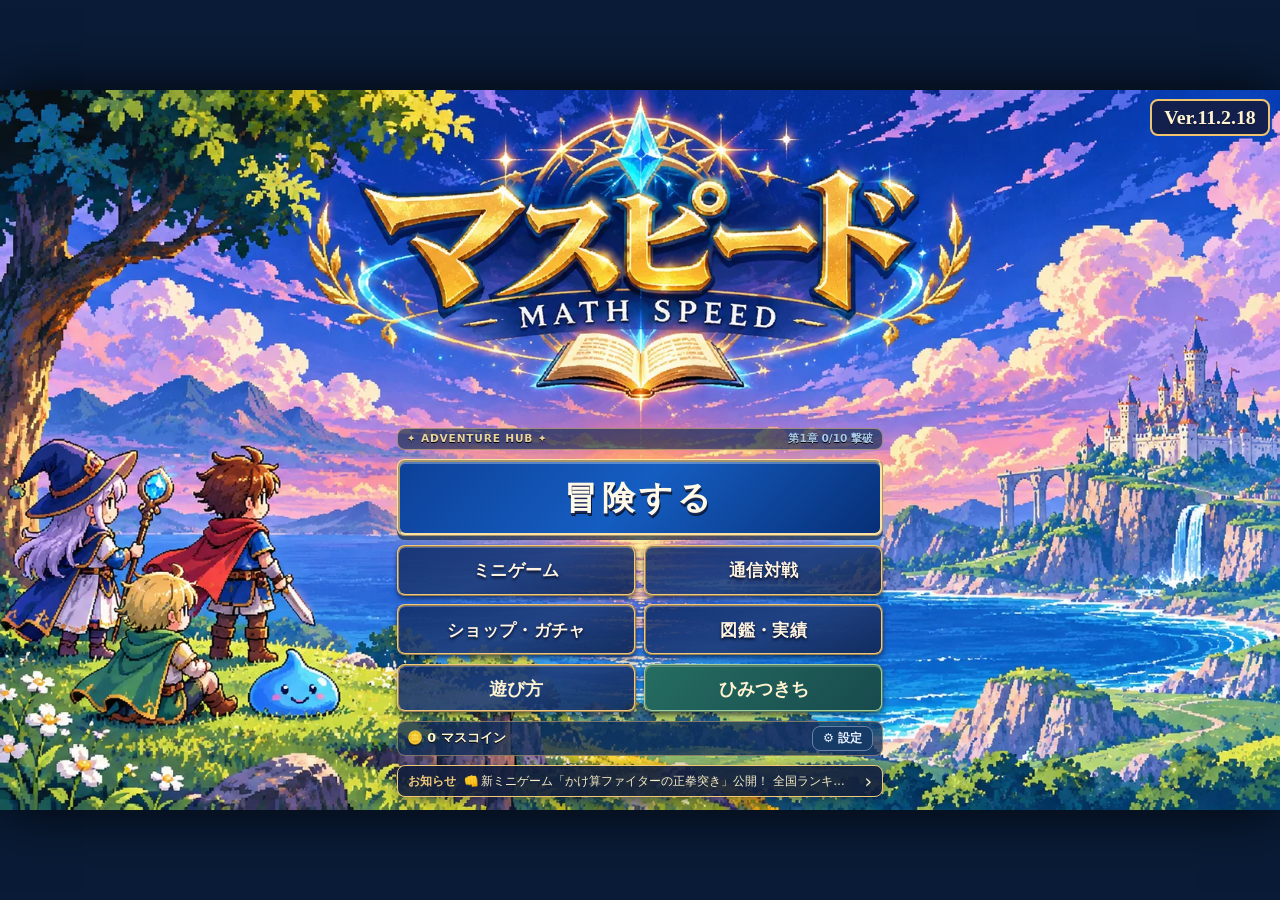
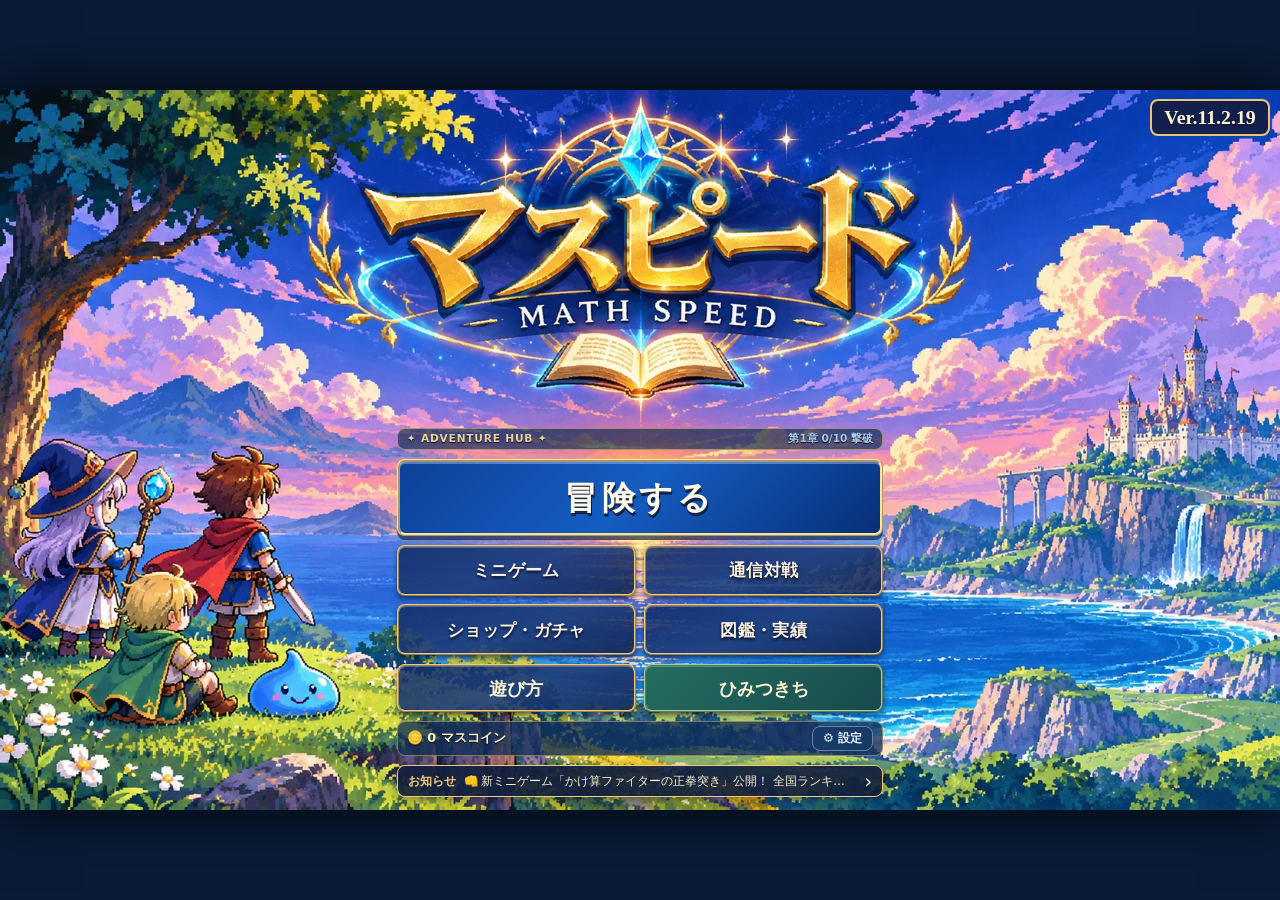
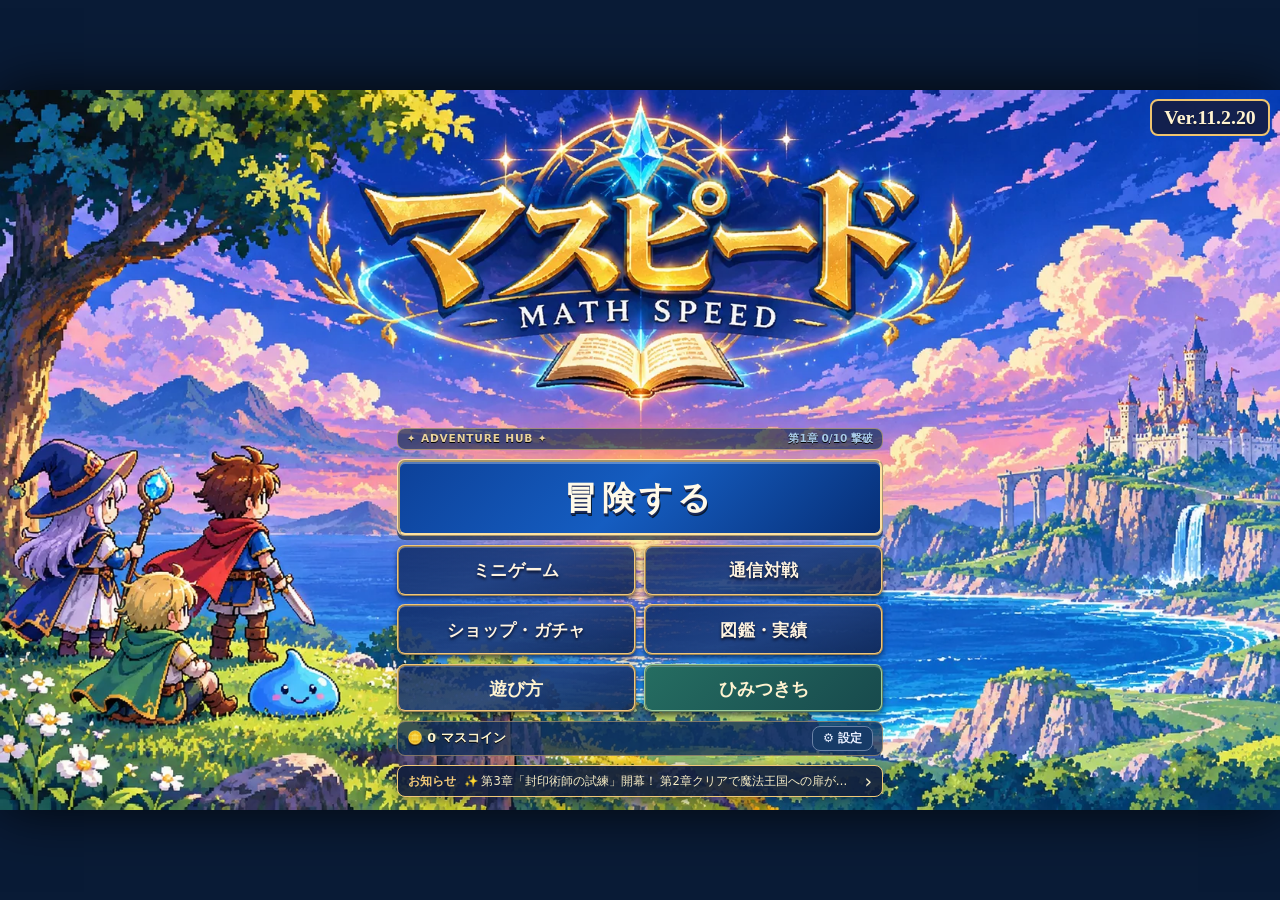
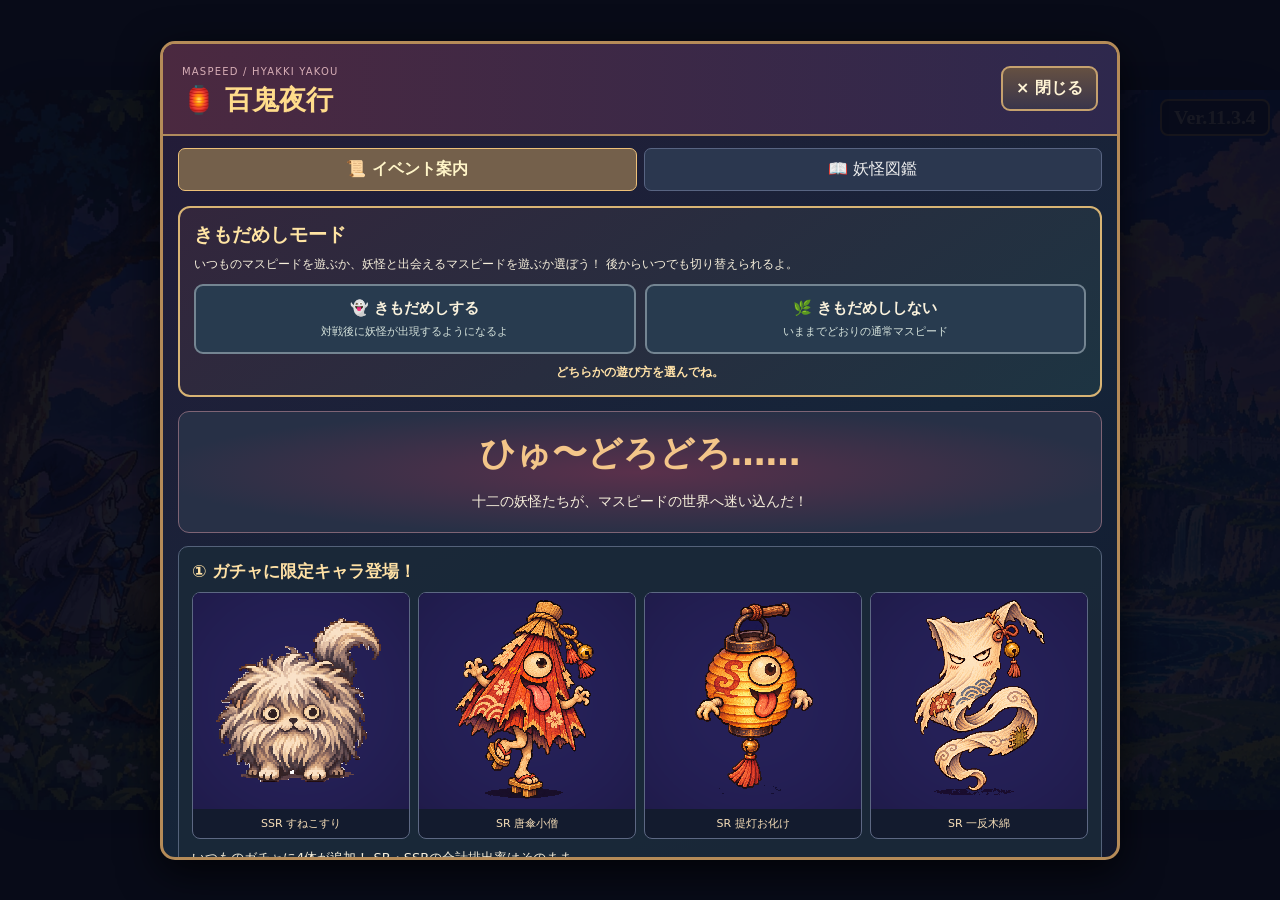
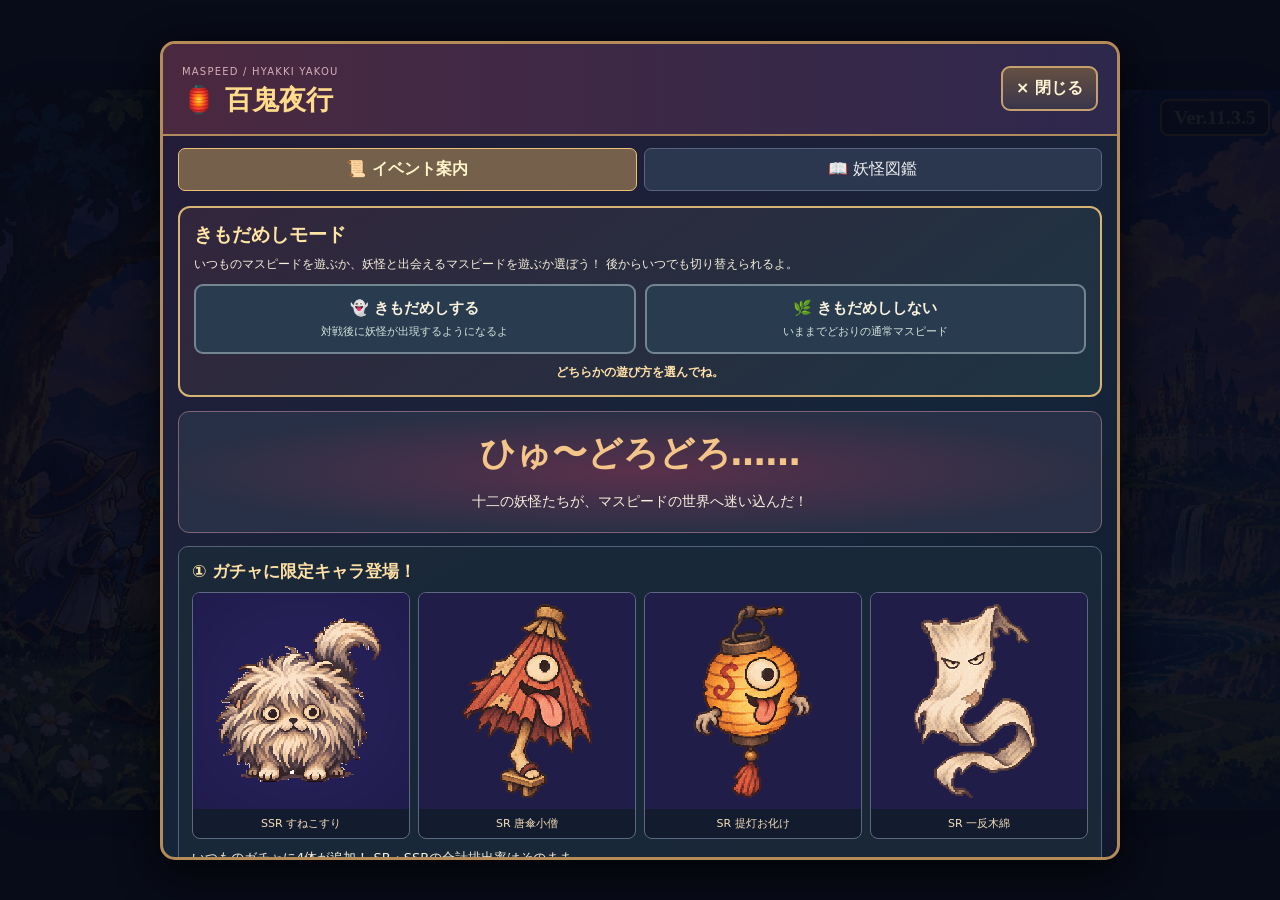
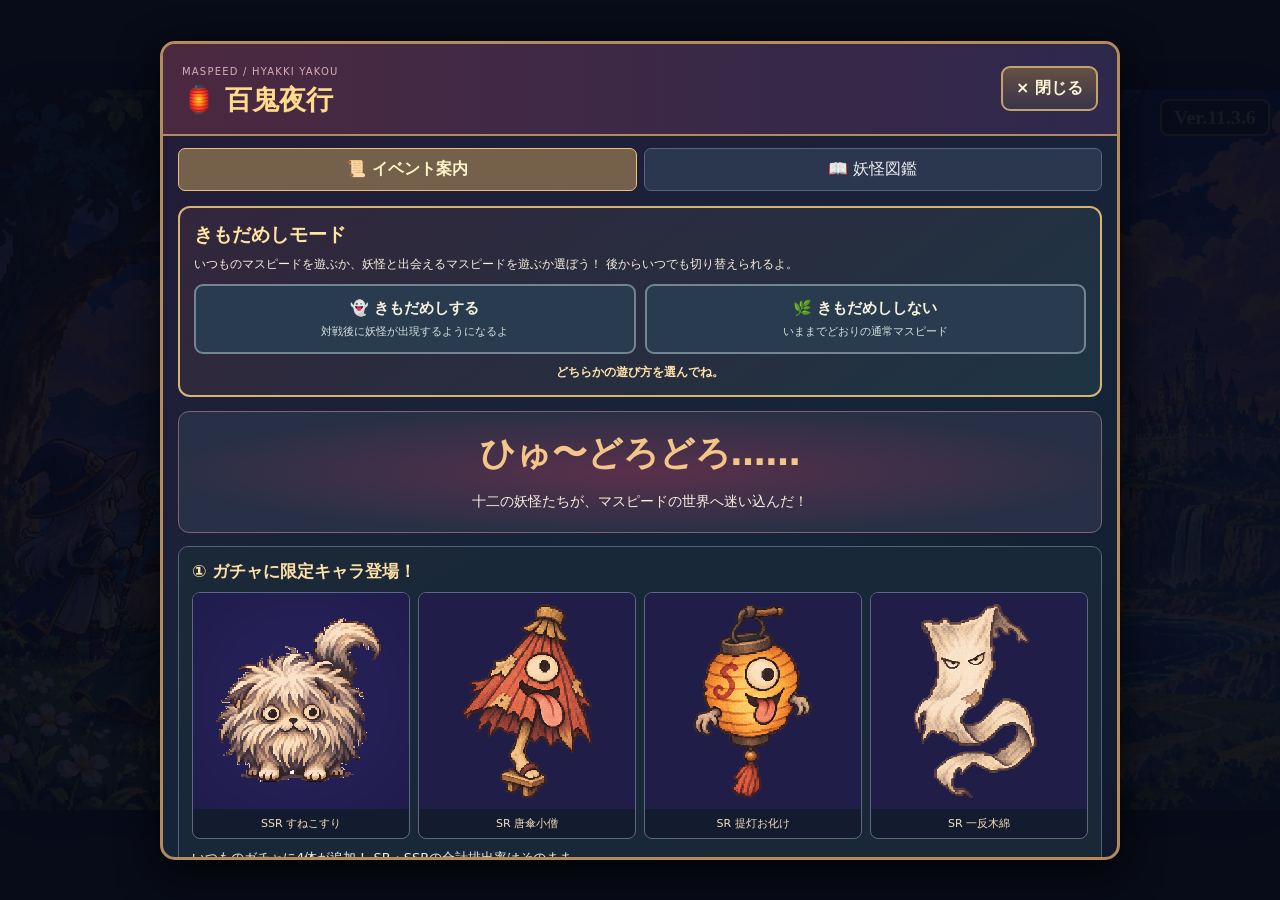
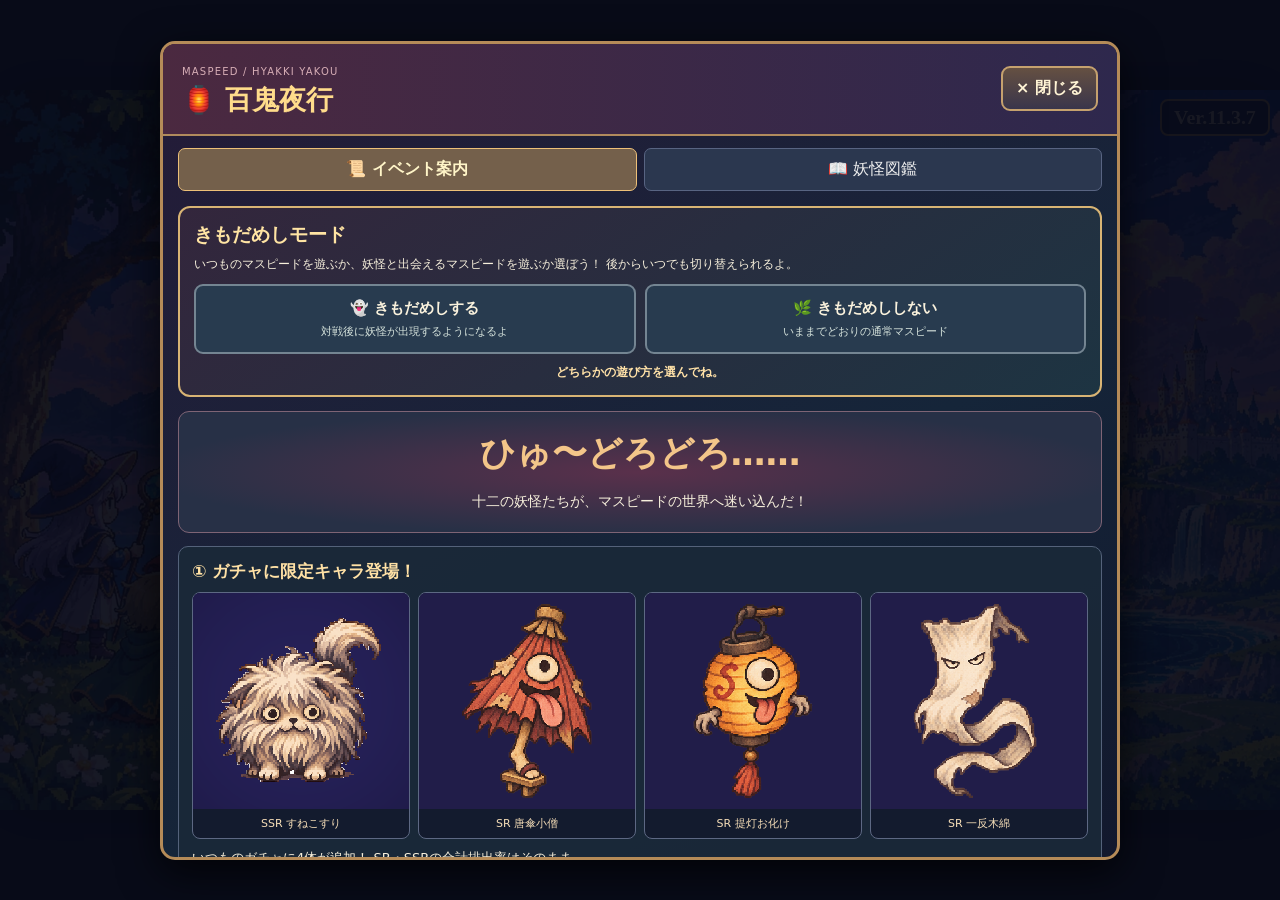
